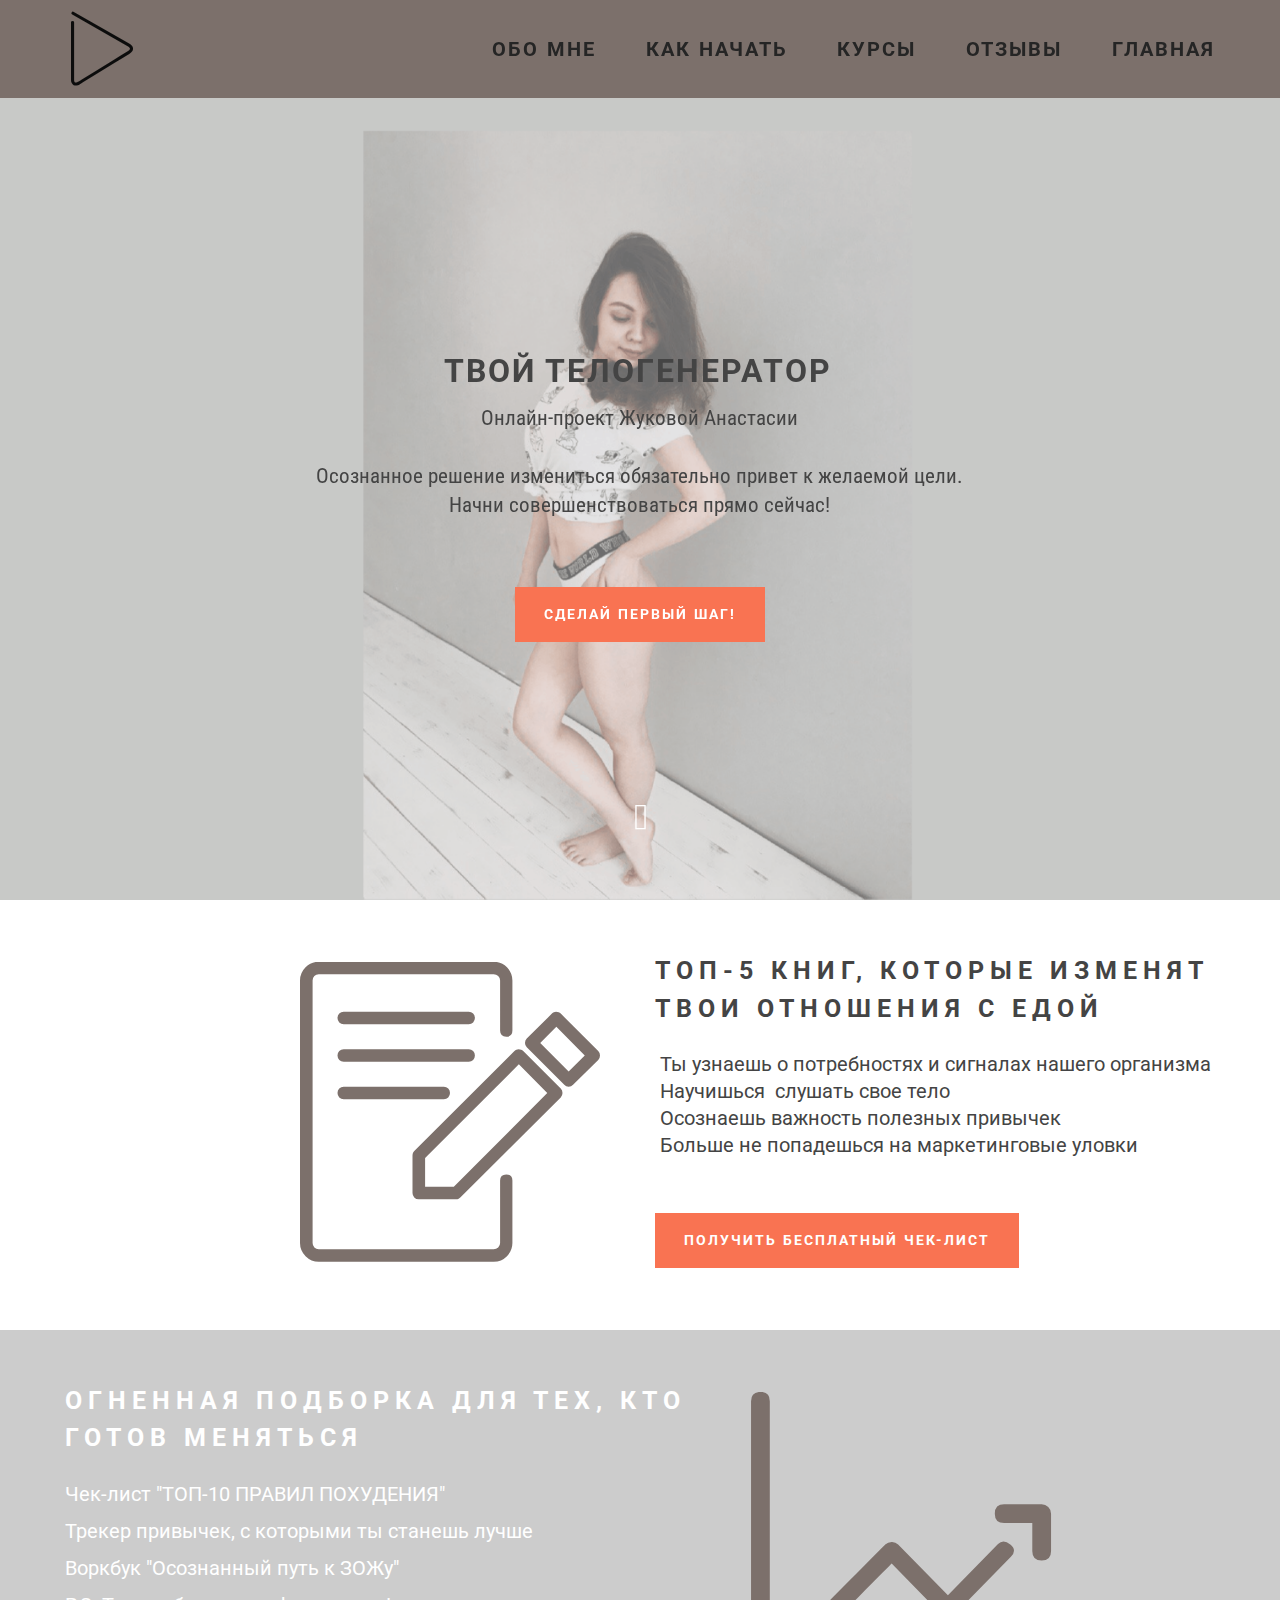
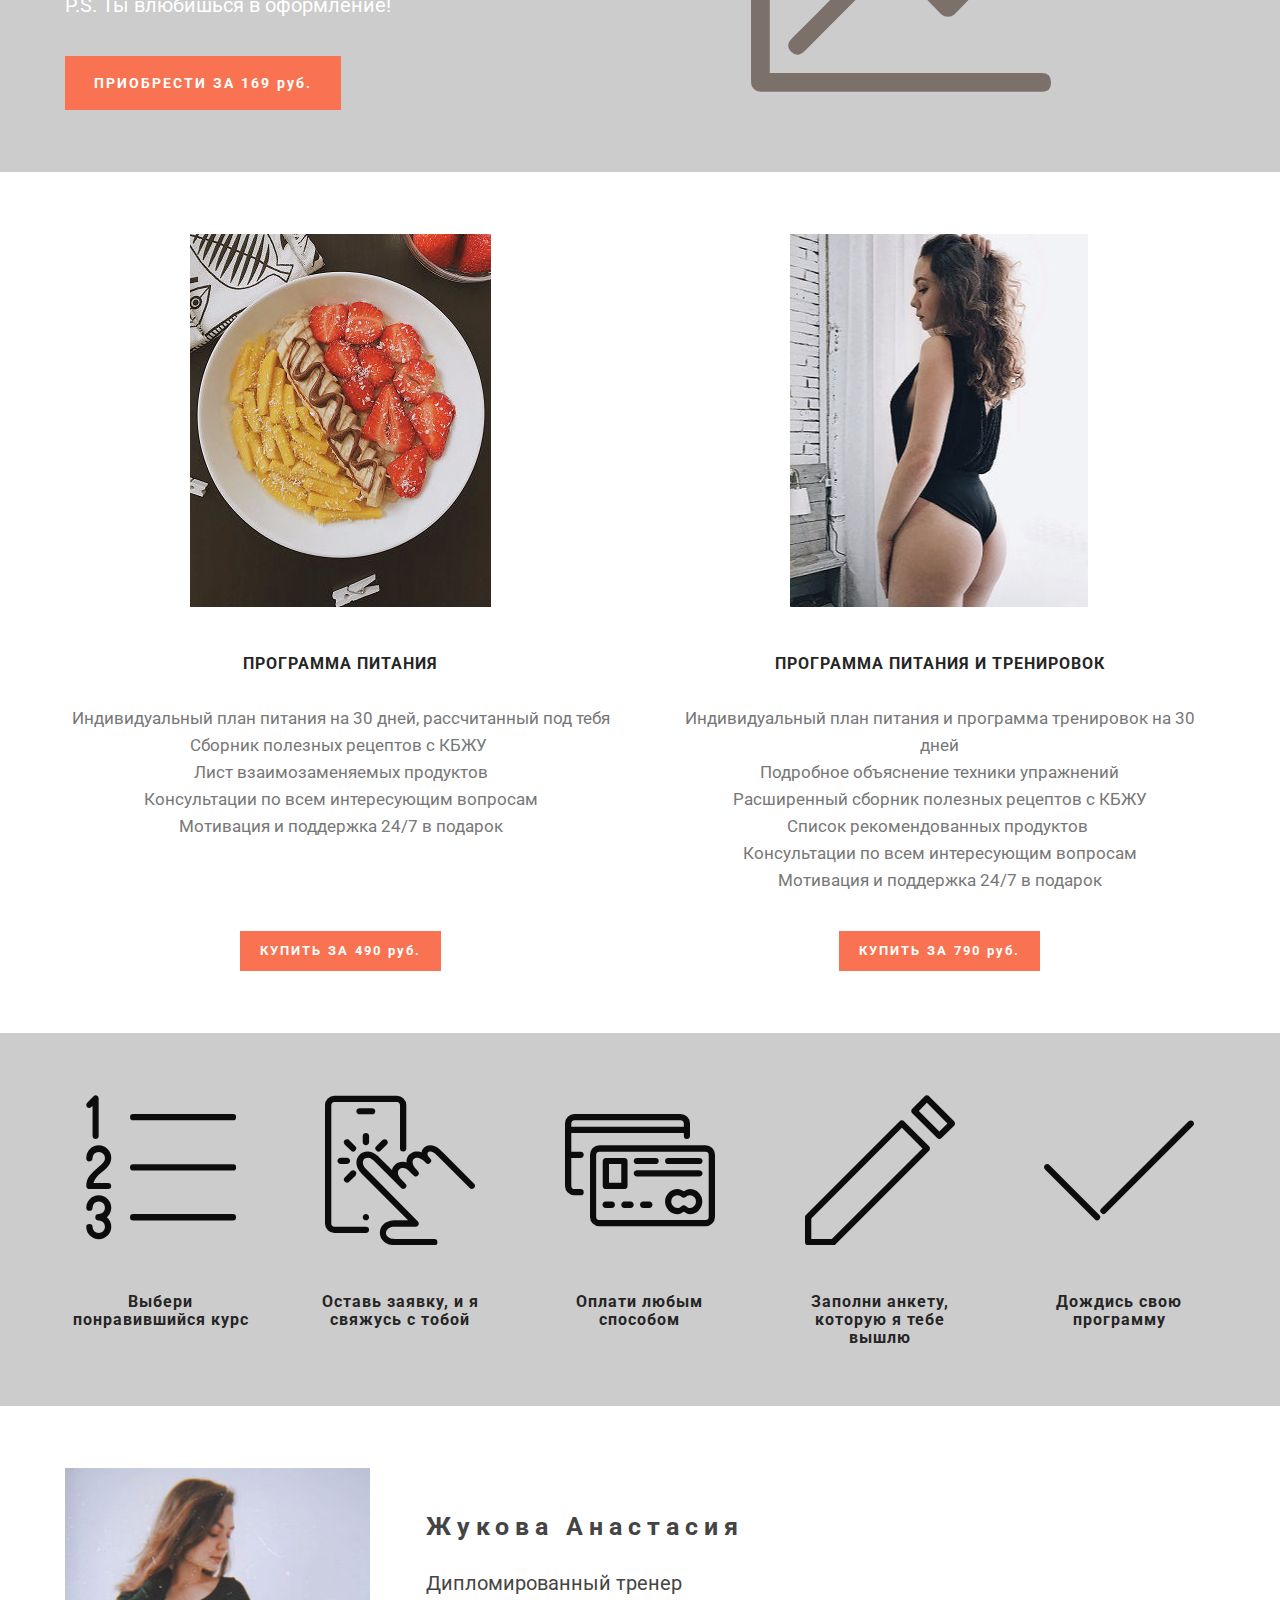
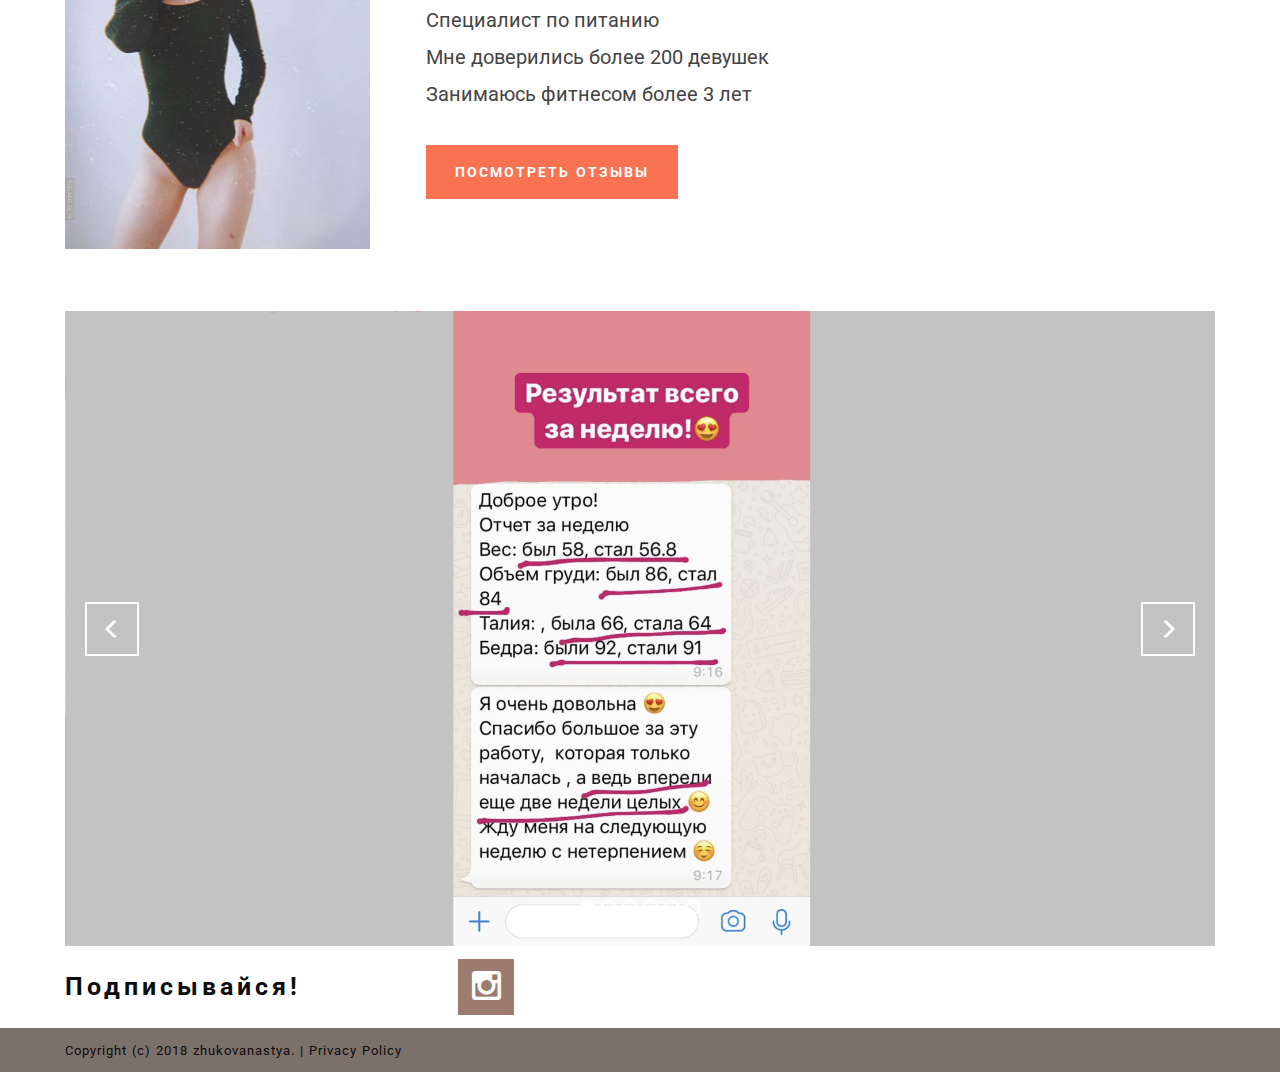
==== index.html @ 012ac9c4 "create github pages" ====
<!DOCTYPE html>
<html >
<head>
  <!-- Site made with Mobirise Website Builder v4.8.1, https://mobirise.com -->
  <meta charset="UTF-8">
  <meta http-equiv="X-UA-Compatible" content="IE=edge">
  <meta name="generator" content="Mobirise v4.8.1, mobirise.com">
  <meta name="viewport" content="width=device-width, initial-scale=1, minimum-scale=1">
  <link rel="shortcut icon" href="assets/images/mbr-favicon.png" type="image/x-icon">
  <meta name="description" content="">
  <title>ТЕЛОГЕНЕРАТОР</title>
  <link rel="stylesheet" href="assets/web/assets/mobirise-icons-bold/mobirise-icons-bold.css">
  <link rel="stylesheet" href="assets/web/assets/mobirise-icons/mobirise-icons.css">
  <link rel="stylesheet" href="https://fonts.googleapis.com/css?family=Roboto:700,400&subset=cyrillic,latin,greek,vietnamese">
  <link rel="stylesheet" href="assets/bootstrap/css/bootstrap.min.css">
  <link rel="stylesheet" href="assets/animate.css/animate.min.css">
  <link rel="stylesheet" href="assets/socicon/css/socicon.min.css">
  <link rel="stylesheet" href="assets/mobirise/css/style.css">
  <link rel="stylesheet" href="assets/mobirise-slider/style.css">
  <link rel="stylesheet" href="assets/mobirise/css/mbr-additional.css" type="text/css">
  
  
  
</head>
<body>
  <section class="mbr-navbar mbr-navbar--freeze mbr-navbar--absolute mbr-navbar--auto-collapse" id="ext_menu-0" data-rv-view="0">
    <div class="mbr-navbar__section mbr-section">
        <div class="mbr-section__container container">
            <div class="mbr-navbar__container">
                <div class="mbr-navbar__column mbr-navbar__column--s mbr-navbar__brand">
                    <span class="mbr-navbar__brand-link mbr-brand mbr-brand--inline">
                        <span class="mbr-brand__logo"><a href="https://zhukovanastya.github.io/" class="mbri-play mbr-iconfont mbr-iconfont-menu" style="color: rgb(12, 12, 12);"></a></span>
                        
                    </span>
                </div>
                <div class="mbr-navbar__hamburger mbr-hamburger"><span class="mbr-hamburger__line"></span></div>
                <div class="mbr-navbar__column mbr-navbar__menu">
                    <nav class="mbr-navbar__menu-box mbr-navbar__menu-box--inline-right">
                        <div class="mbr-navbar__column">
                            <ul class="mbr-navbar__items mbr-navbar__items--right float-left mbr-buttons mbr-buttons--freeze mbr-buttons--right btn-decorator mbr-buttons--active mbr-buttons--only-links"><li class="mbr-navbar__item"><a class="mbr-buttons__link btn text-black" href="index.html#msg-box4-1b">ОБО МНЕ</a></li> <li class="mbr-navbar__item"><a class="mbr-buttons__link btn text-black" href="index.html#content4-1a">КАК НАЧАТЬ</a></li> <li class="mbr-navbar__item"><a class="mbr-buttons__link btn text-black" href="index.html#features1-n">КУРСЫ</a></li> <li class="mbr-navbar__item"><a class="mbr-buttons__link btn text-black" href="index.html#slider-l">ОТЗЫВЫ</a></li> <li class="mbr-navbar__item"><a class="mbr-buttons__link btn text-black" href="https://zhukovanastya.github.io/">ГЛАВНАЯ</a></li>  </ul>                            
                            
                        </div>
                    </nav>
                </div>
            </div>
        </div>
    </div>
</section>

<section class="engine"><a href="https://mobiri.se">Mobirise</a></section><section class="mbr-box mbr-section mbr-section--relative mbr-section--fixed-size mbr-section--full-height mbr-section--bg-adapted mbr-parallax-background" id="header4-1" data-rv-view="2" style="background-image: url(assets/images/12-2000x1289.png);">
    <div class="mbr-box__magnet mbr-box__magnet--sm-padding mbr-box__magnet--center-center mbr-after-navbar">
        <div class="mbr-overlay" style="opacity: 0.5; background-color: rgb(204, 204, 204);"></div>
        <div class="mbr-box__container mbr-section__container container">
            <div class="mbr-box mbr-box--stretched"><div class="mbr-box__magnet mbr-box__magnet--center-center">
                <div class="row"><div class=" col-sm-8 col-sm-offset-2">
                    <div class="mbr-hero animated fadeInUp">
                        <h1 class="mbr-hero__text">ТВОЙ ТЕЛОГЕНЕРАТОР</h1>
                        <p class="mbr-hero__subtext">Онлайн-проект Жуковой Анастасии<br><br>Осознанное решение измениться обязательно привет к желаемой цели.<br>Начни совершенствоваться прямо сейчас!<br><br></p>
                    </div>
                    <div class="mbr-buttons btn-inverse mbr-buttons--center"><a class="mbr-buttons__btn btn btn-lg btn-danger animated fadeInUp delay" href="index.html#msg-box4-u">СДЕЛАЙ ПЕРВЫЙ ШАГ!</a> </div>
                </div></div>
            </div></div>
        </div>
        <div class="mbr-arrow mbr-arrow--floating text-center">
            <div class="mbr-section__container container">
                <a class="mbr-arrow__link" href="#msg-box4-u"><i class="glyphicon glyphicon-menu-down"></i></a>
            </div>
        </div>
    </div>
</section>

<section class="mbr-section mbr-section--relative" id="msg-box4-u" data-rv-view="5" style="background-color: rgb(255, 255, 255);">
    
    <div class="mbr-section__container mbr-section__container--isolated container" style="padding-top: 62px; padding-bottom: 62px;">
        <div class="row">
            <div class="mbr-box mbr-box--fixed mbr-box--adapted">
                <div class="mbr-box__magnet mbr-box__magnet--top-right mbr-section__left col-sm-6 image-size" style="width: 50%;">
                    <figure class="mbr-figure mbr-figure--adapted mbr-figure--caption-inside-bottom mbr-figure--full-width"><span class="mbri-edit mbr-iconfont mbr-iconfont-msg-box4" style="font-size: 300px; color: rgb(124, 112, 107);"></span></figure>
                </div>
                <div class="mbr-box__magnet mbr-class-mbr-box__magnet--center-left col-sm-6 content-size mbr-section__right">
                    <div class="mbr-section__container mbr-section__container--middle">
                        <div class="mbr-header mbr-header--auto-align mbr-header--wysiwyg">
                            <h3 class="mbr-header__text">ТОП-5 КНИГ, КОТОРЫЕ ИЗМЕНЯТ ТВОИ ОТНОШЕНИЯ С ЕДОЙ</h3>
                            
                        </div>
                    </div>
                    <div class="mbr-section__container mbr-section__container--middle">
                        <div class="mbr-article mbr-article--auto-align mbr-article--wysiwyg">&nbsp;Ты узнаешь о потребностях и сигналах нашего организма
<div>&nbsp;Научишься &nbsp;слушать свое тело
</div><div>&nbsp;Осознаешь важность полезных привычек
</div><div>&nbsp;Больше не попадешься на маркетинговые уловки 
</div><div><br></div></div>
                    </div>
                    <div class="mbr-section__container">
                        <div class="mbr-buttons mbr-buttons--auto-align btn-inverse"><a class="mbr-buttons__btn btn btn-lg btn-danger" href="https://zhukovanastya.github.io/form.html">ПОЛУЧИТЬ БЕСПЛАТНЫЙ ЧЕК-ЛИСТ</a> </div>
                    </div>
                </div>
                
            </div>
        </div>
    </div>
</section>

<section class="mbr-section mbr-section--relative" id="msg-box4-y" data-rv-view="8" style="background-color: rgb(204, 204, 204);">
    
    <div class="mbr-section__container mbr-section__container--isolated container" style="padding-top: 62px; padding-bottom: 62px;">
        <div class="row">
            <div class="mbr-box mbr-box--fixed mbr-box--adapted">
                
                <div class="mbr-box__magnet mbr-class-mbr-box__magnet--center-left col-sm-6 content-size mbr-section__left">
                    <div class="mbr-section__container mbr-section__container--middle">
                        <div class="mbr-header mbr-header--auto-align mbr-header--wysiwyg">
                            <h3 class="mbr-header__text">ОГНЕННАЯ ПОДБОРКА ДЛЯ ТЕХ, КТО ГОТОВ МЕНЯТЬСЯ&nbsp;</h3>
                            
                        </div>
                    </div>
                    <div class="mbr-section__container mbr-section__container--middle">
                        <div class="mbr-article mbr-article--auto-align mbr-article--wysiwyg"><p>Чек-лист "ТОП-10 ПРАВИЛ ПОХУДЕНИЯ"</p><p>Трекер привычек, с которыми ты станешь лучше</p><p>Воркбук "Осознанный путь к ЗОЖу"</p><p>P.S. Ты влюбишься в оформление!</p></div>
                    </div>
                    <div class="mbr-section__container">
                        <div class="mbr-buttons mbr-buttons--auto-align btn-inverse"><a class="mbr-buttons__btn btn btn-lg btn-danger" href="https://zhukovanastya.github.io/form1.html">ПРИОБРЕСТИ ЗА 169 руб.</a></div>
                    </div>
                </div>
                <div class="mbr-box__magnet mbr-box__magnet--top-left mbr-section__right col-sm-6 image-size" style="width: 36%;">
                    <figure class="mbr-figure mbr-figure--adapted mbr-figure--caption-inside-bottom mbr-figure--full-width"><span class="mbrib-growing-chart mbr-iconfont mbr-iconfont-msg-box4" style="font-size: 300px; color: rgb(124, 112, 107);"></span></figure>
                </div>
            </div>
        </div>
    </div>
</section>

<section class="mbr-section mbr-section--relative mbr-section--fixed-size" id="features1-n" data-rv-view="11" style="background-color: rgb(255, 255, 255);">
    
    
    <div class="mbr-section__container container mbr-section__container--std-top-padding" style="padding-top: 62px;">
        <div class="mbr-section__row row">
            <div class="mbr-section__col col-xs-12 col-sm-6">
                <div class="mbr-section__container mbr-section__container--center mbr-section__container--middle">
                    <figure class="mbr-figure"><img src="assets/images/33-302x374.jpg" class="mbr-figure__img"></figure>
                </div>
                <div class="mbr-section__container mbr-section__container--middle">
                    <div class="mbr-header mbr-header--reduce mbr-header--center mbr-header--wysiwyg">
                        <h3 class="mbr-header__text">ПРОГРАММА ПИТАНИЯ</h3>
                    </div>
                </div>
                <div class="mbr-section__container mbr-section__container--middle">
                    <div class="mbr-article mbr-article--wysiwyg">
                        <p>Индивидуальный план питания на 30 дней, рассчитанный под тебя<br>Сборник полезных рецептов с КБЖУ&nbsp;<br>Лист взаимозаменяемых продуктов<br>Консультации по всем интересующим вопросам<br>Мотивация и поддержка 24/7 в подарок<br><br><br></p>
                    </div>
                </div>
                <div class="mbr-section__container mbr-section__container--last" style="padding-bottom: 62px;">
                    <div class="mbr-buttons mbr-buttons--center"><a href="https://zhukovanastya.github.io/form2" class="mbr-buttons__btn btn btn-wrap btn-xs-lg btn-danger">КУПИТЬ ЗА 490 руб.</a></div>
                </div>
            </div>
            <div class="mbr-section__col col-xs-12 col-sm-6">
                <div class="mbr-section__container mbr-section__container--center mbr-section__container--middle">
                    <figure class="mbr-figure"><img src="assets/images/22-299x374.jpg" class="mbr-figure__img"></figure>
                </div>
                <div class="mbr-section__container mbr-section__container--middle">
                    <div class="mbr-header mbr-header--reduce mbr-header--center mbr-header--wysiwyg">
                        <h3 class="mbr-header__text">ПРОГРАММА ПИТАНИЯ И ТРЕНИРОВОК</h3>
                    </div>
                </div>
                <div class="mbr-section__container mbr-section__container--middle">
                    <div class="mbr-article mbr-article--wysiwyg">
                        <p>Индивидуальный план питания и программа тренировок на 30 дней<br>Подробное объяснение техники упражнений<br>Расширенный сборник полезных рецептов с КБЖУ<br>Список рекомендованных продуктов&nbsp;<br>Консультации по всем интересующим вопросам
<br>Мотивация и поддержка 24/7 в подарок<br></p>
                    </div>
                </div>
                <div class="mbr-section__container mbr-section__container--last" style="padding-bottom: 62px;">
                    <div class="mbr-buttons mbr-buttons--center"><a href="https://zhukovanastya.github.io/form3" class="mbr-buttons__btn btn btn-wrap btn-xs-lg btn-danger">КУПИТЬ ЗА 790 руб.</a></div>
                </div>
            </div>
            
            
            
            
            
            
            
        </div>
    </div>
</section>

<section class="mbr-section mbr-section--relative mbr-section--fixed-size" id="content4-1a" data-rv-view="14" style="background-color: rgb(204, 204, 204);">
    
    
    <div class="mbr-section__container container mbr-section__container--std-top-padding" style="padding-top: 62px;">
        <div class="mbr-section__row row">
            <div class="mbr-section__col col-xs-12 col-lg-2-4 col-md-4 col-sm-6">
                <div class="mbr-section__container mbr-section__container--center mbr-section__container--middle">
                    <figure class="mbr-figure"><span class="mbri-numbered-list mbr-iconfont mbr-iconfont-features1" style="font-size: 150px; color: rgb(12, 12, 12);"></span></figure>
                </div>
                <div class="mbr-section__container mbr-section__container--last" style="padding-bottom: 62px;">
                    <div class="mbr-header mbr-header--reduce mbr-header--center mbr-header--wysiwyg">
                        <h3 class="mbr-header__text">Выбери понравившийся курс</h3>
                    </div>
                </div>
                
                
            </div>
            <div class="mbr-section__col col-xs-12 col-lg-2-4 col-md-4 col-sm-6">
                <div class="mbr-section__container mbr-section__container--center mbr-section__container--middle">
                    <figure class="mbr-figure"><span class="mbri-touch mbr-iconfont mbr-iconfont-features1" style="font-size: 150px; color: rgb(12, 12, 12);"></span></figure>
                </div>
                <div class="mbr-section__container mbr-section__container--last" style="padding-bottom: 62px;">
                    <div class="mbr-header mbr-header--reduce mbr-header--center mbr-header--wysiwyg">
                        <h3 class="mbr-header__text">Оставь заявку, и я свяжусь с тобой</h3>
                    </div>
                </div>
                
                
            </div>
            <div class="clearfix visible-sm-block"></div>
            <div class="mbr-section__col col-xs-12 col-lg-2-4 col-md-4 col-sm-6">
                <div class="mbr-section__container mbr-section__container--center mbr-section__container--middle">
                    <figure class="mbr-figure"><span class="mbri-credit-card mbr-iconfont mbr-iconfont-features1" style="font-size: 150px; color: rgb(12, 12, 12);"></span></figure>
                </div>
                <div class="mbr-section__container mbr-section__container--last" style="padding-bottom: 62px;">
                    <div class="mbr-header mbr-header--reduce mbr-header--center mbr-header--wysiwyg">
                        <h3 class="mbr-header__text">Оплати любым способом</h3>
                    </div>
                </div>
                
                
            </div>
            <div class="clearfix visible-md-block"></div>
            <div class="mbr-section__col col-xs-12 col-lg-2-4 col-md-4 col-sm-6 col-lg-offset-0 col-md-offset-2">
                <div class="mbr-section__container mbr-section__container--center mbr-section__container--middle">
                    <figure class="mbr-figure"><span class="mbri-edit2 mbr-iconfont mbr-iconfont-features1" style="font-size: 150px; color: rgb(12, 12, 12);"></span></figure>
                </div>
                <div class="mbr-section__container mbr-section__container--last" style="padding-bottom: 62px;">
                    <div class="mbr-header mbr-header--reduce mbr-header--center mbr-header--wysiwyg">
                        <h3 class="mbr-header__text">Заполни анкету, которую я тебе вышлю</h3>
                    </div>
                </div>
                
                
            </div>
            <div class="clearfix visible-sm-block"></div>
            <div class="mbr-section__col col-xs-12 col-lg-2-4 col-md-4 col-sm-6 col-md-offset-0 col-sm-offset-3">
                <div class="mbr-section__container mbr-section__container--center mbr-section__container--middle">
                    <figure class="mbr-figure"><span class="mbri-success mbr-iconfont mbr-iconfont-features1" style="font-size: 150px; color: rgb(12, 12, 12);"></span></figure>
                </div>
                <div class="mbr-section__container mbr-section__container--last" style="padding-bottom: 62px;">
                    <div class="mbr-header mbr-header--reduce mbr-header--center mbr-header--wysiwyg">
                        <h3 class="mbr-header__text">Дождись свою программу</h3>
                    </div>
                </div>
                
                
            </div>
            
        </div>
    </div>
</section>

<section class="mbr-section mbr-section--relative" id="msg-box4-1b" data-rv-view="17" style="background-color: rgb(255, 255, 255);">
    
    <div class="mbr-section__container mbr-section__container--isolated container" style="padding-top: 62px; padding-bottom: 62px;">
        <div class="row">
            <div class="mbr-box mbr-box--fixed mbr-box--adapted">
                <div class="mbr-box__magnet mbr-box__magnet--top-right mbr-section__left col-sm-6 image-size" style="width: 22%;">
                    <figure class="mbr-figure mbr-figure--adapted mbr-figure--caption-inside-bottom mbr-figure--full-width"><img src="assets/images/44-299x374.jpg" class="mbr-figure__img"></figure>
                </div>
                <div class="mbr-box__magnet mbr-class-mbr-box__magnet--center-left col-sm-6 content-size mbr-section__right">
                    <div class="mbr-section__container mbr-section__container--middle">
                        <div class="mbr-header mbr-header--auto-align mbr-header--wysiwyg">
                            <h3 class="mbr-header__text">Жукова Анастасия&nbsp;</h3>
                            
                        </div>
                    </div>
                    <div class="mbr-section__container mbr-section__container--middle">
                        <div class="mbr-article mbr-article--auto-align mbr-article--wysiwyg"><p>Дипломированный тренер</p><p>Специалист по питанию</p><p>Мне доверились более 200 девушек</p><p>Занимаюсь фитнесом более 3 лет</p></div>
                    </div>
                    <div class="mbr-section__container">
                        <div class="mbr-buttons mbr-buttons--auto-align btn-inverse"><a class="mbr-buttons__btn btn btn-lg btn-danger" href="index.html#slider-l">ПОСМОТРЕТЬ ОТЗЫВЫ</a></div>
                    </div>
                </div>
                
            </div>
        </div>
    </div>
</section>

<section class="mbr-slider mbr-section mbr-section--no-padding carousel slide" data-ride="carousel" data-wrap="true" data-interval="5000" id="slider-l" data-rv-view="20" style="background-color: rgb(255, 255, 255);">
    <div class="mbr-section__container boxed-slider container" style="padding-top: 0px; padding-bottom: 0px;">
        <div>
            <ol class="carousel-indicators">
                <li data-app-prevent-settings="" data-target="#slider-l" class="active" data-slide-to="0"></li><li data-app-prevent-settings="" data-target="#slider-l" data-slide-to="1"></li><li data-app-prevent-settings="" data-target="#slider-l" data-slide-to="2"></li><li data-app-prevent-settings="" data-target="#slider-l" data-slide-to="3"></li><li data-app-prevent-settings="" data-target="#slider-l" data-slide-to="4"></li><li data-app-prevent-settings="" data-target="#slider-l" data-slide-to="5"></li>
            </ol>
            <div class="carousel-inner" role="listbox">
                <div class="mbr-box mbr-section mbr-section--relative mbr-section--fixed-size mbr-section--bg-adapted item dark center active">
                    <div class="mbr-box__magnet mbr-box__magnet--center-left">
                                            
                        <div>
                            <img src="assets/images/3-2000x1102.png">
                            <div class="row">
                                <div class=" col-md-offset-1 col-md-6">  

                                <div class="mbr-hero">
                                    

                                    
                                </div>
                                
                                </div>
                            </div>
                        </div>
                    </div>
                </div><div class="mbr-box mbr-section mbr-section--relative mbr-section--fixed-size mbr-section--bg-adapted item dark center">
                    <div class="mbr-box__magnet mbr-box__magnet--center-center">
                                            
                        <div>
                            <img src="assets/images/1-2000x1102.png">
                            <div class="row">
                                <div class=" col-md-8 col-md-offset-2">  

                                <div class="mbr-hero">
                                    

                                    
                                </div>
                                
                                </div>
                            </div>
                        </div>
                    </div>
                </div><div class="mbr-box mbr-section mbr-section--relative mbr-section--fixed-size mbr-section--bg-adapted item dark center">
                    <div class="mbr-box__magnet mbr-box__magnet--center-center">
                                            
                        <div>
                            <img src="assets/images/5-2000x1102.png">
                            <div class="row">
                                <div class=" col-md-8 col-md-offset-2">  

                                <div class="mbr-hero">
                                    

                                    
                                </div>
                                
                                </div>
                            </div>
                        </div>
                    </div>
                </div><div class="mbr-box mbr-section mbr-section--relative mbr-section--fixed-size mbr-section--bg-adapted item dark center">
                    <div class="mbr-box__magnet mbr-box__magnet--center-center">
                                            
                        <div>
                            <img src="assets/images/2-2000x1102.png">
                            <div class="row">
                                <div class=" col-md-8 col-md-offset-2">  

                                <div class="mbr-hero">
                                    

                                    
                                </div>
                                
                                </div>
                            </div>
                        </div>
                    </div>
                </div><div class="mbr-box mbr-section mbr-section--relative mbr-section--fixed-size mbr-section--bg-adapted item dark center">
                    <div class="mbr-box__magnet mbr-box__magnet--center-center">
                                            
                        <div>
                            <img src="assets/images/4-2000x1102.png">
                            <div class="row">
                                <div class=" col-md-8 col-md-offset-2">  

                                <div class="mbr-hero">
                                    

                                    
                                </div>
                                
                                </div>
                            </div>
                        </div>
                    </div>
                </div><div class="mbr-box mbr-section mbr-section--relative mbr-section--fixed-size mbr-section--bg-adapted item dark center">
                    <div class="mbr-box__magnet mbr-box__magnet--center-center">
                                            
                        <div>
                            <img src="assets/images/6-2000x1102.png">
                            <div class="row">
                                <div class=" col-md-8 col-md-offset-2">  

                                <div class="mbr-hero">
                                    

                                    
                                </div>
                                
                                </div>
                            </div>
                        </div>
                    </div>
                </div>
            </div>
            
            <a data-app-prevent-settings="" class="left carousel-control" role="button" data-slide="prev" href="#slider-l">
                <span class="glyphicon glyphicon-menu-left" aria-hidden="true"></span>
                <span class="sr-only">Previous</span>
            </a>
            <a data-app-prevent-settings="" class="right carousel-control" role="button" data-slide="next" href="#slider-l">
                <span class="glyphicon glyphicon-menu-right" aria-hidden="true"></span>
                <span class="sr-only">Next</span>
            </a>
        </div>
    </div>
</section>

<section class="mbr-section mbr-section--relative mbr-section--fixed-size" id="social-buttons2-19" data-rv-view="41" style="background-color: rgb(255, 255, 255);">
    

    <div class="mbr-section__container container">
        <div class="mbr-header mbr-header--inline row" style="padding-top: 13.6px; padding-bottom: 0px;">
            <div class="col-sm-4">
                <h3 class="mbr-header__text">Подписывайся!</h3>
            </div>
            <div class="mbr-social-icons mbr-social-icons--style-1 col-sm-8">    <a class="mbr-social-icons__icon socicon-bg-instagram" title="Instagram" target="_blank" href="https://instagram.com/zhukova.nasstya"><i class="socicon socicon-instagram"></i></a>      </div>
        </div>
    </div>
</section>

<footer class="mbr-section mbr-section--relative mbr-section--fixed-size" id="footer1-d" data-rv-view="43" style="background-color: rgb(124, 112, 107);">
    
    <div class="mbr-section__container container">
        <div class="mbr-footer mbr-footer--wysiwyg row" style="padding-top: 12.3px; padding-bottom: 12.3px;">
            <div class="col-sm-12">
                <p class="mbr-footer__copyright">Copyright (c) 2018 zhukovanastya. | Privacy Policy</p>
            </div>
        </div>
    </div>
</footer>


  <script src="assets/web/assets/jquery/jquery.min.js"></script>
  <script src="assets/bootstrap/js/bootstrap.min.js"></script>
  <script src="assets/smooth-scroll/smooth-scroll.js"></script>
  <script src="assets/bootstrap-carousel-swipe/bootstrap-carousel-swipe.js"></script>
  <script src="assets/jarallax/jarallax.js"></script>
  <script src="assets/mobirise/js/script.js"></script>
  
  
</body>
</html>
---- assets/web/assets/mobirise-icons-bold/mobirise-icons-bold.css ----
@font-face {
  font-family: 'mobirise-icons-bold';
  src:  url('mobirise-icons-bold.eot?m1l4yr');
  src:  url('mobirise-icons-bold.eot?m1l4yr#iefix') format('embedded-opentype'),
    url('mobirise-icons-bold.ttf?m1l4yr') format('truetype'),
    url('mobirise-icons-bold.woff?m1l4yr') format('woff'),
    url('mobirise-icons-bold.svg?m1l4yr#mobirise-icons-bold') format('svg');
  font-weight: normal;
  font-style: normal;
}

[class^="mbrib-"], [class*="mbrib-"] {
  /* use !important to prevent issues with browser extensions that change fonts */
  font-family: 'mobirise-icons-bold' !important;
  speak: none;
  font-style: normal;
  font-weight: normal;
  font-variant: normal;
  text-transform: none;
  line-height: 1;

  /* Better Font Rendering =========== */
  -webkit-font-smoothing: antialiased;
  -moz-osx-font-smoothing: grayscale;
}

.mbrib-add-submenu:before {
  content: "\e900";
}
.mbrib-alert:before {
  content: "\e901";
}
.mbrib-align-center:before {
  content: "\e902";
}
.mbrib-align-justify:before {
  content: "\e903";
}
.mbrib-align-left:before {
  content: "\e904";
}
.mbrib-align-right:before {
  content: "\e905";
}
.mbrib-android:before {
  content: "\e906";
}
.mbrib-apple:before {
  content: "\e907";
}
.mbrib-arrow-down:before {
  content: "\e908";
}
.mbrib-arrow-next:before {
  content: "\e909";
}
.mbrib-arrow-prev:before {
  content: "\e90a";
}
.mbrib-arrow-up:before {
  content: "\e90b";
}
.mbrib-bold:before {
  content: "\e90c";
}
.mbrib-bookmark:before {
  content: "\e90d";
}
.mbrib-bootstrap:before {
  content: "\e90e";
}
.mbrib-briefcase:before {
  content: "\e90f";
}
.mbrib-browse:before {
  content: "\e910";
}
.mbrib-bulleted-list:before {
  content: "\e911";
}
.mbrib-calendar:before {
  content: "\e912";
}
.mbrib-camera:before {
  content: "\e913";
}
.mbrib-cart-add:before {
  content: "\e914";
}
.mbrib-cart-full:before {
  content: "\e915";
}
.mbrib-cash:before {
  content: "\e916";
}
.mbrib-change-style:before {
  content: "\e917";
}
.mbrib-chat:before {
  content: "\e918";
}
.mbrib-clock:before {
  content: "\e919";
}
.mbrib-close:before {
  content: "\e91a";
}
.mbrib-cloud:before {
  content: "\e91b";
}
.mbrib-code:before {
  content: "\e91c";
}
.mbrib-contact-form:before {
  content: "\e91d";
}
.mbrib-credit-card:before {
  content: "\e91e";
}
.mbrib-cursor-click:before {
  content: "\e91f";
}
.mbrib-cust-feedback:before {
  content: "\e920";
}
.mbrib-database:before {
  content: "\e921";
}
.mbrib-delivery:before {
  content: "\e922";
}
.mbrib-desktop:before {
  content: "\e923";
}
.mbrib-devices:before {
  content: "\e924";
}
.mbrib-down:before {
  content: "\e925";
}
.mbrib-download:before {
  content: "\e926";
}
.mbrib-drag-n-drop:before {
  content: "\e927";
}
.mbrib-drag-n-drop2:before {
  content: "\e928";
}
.mbrib-edit:before {
  content: "\e929";
}
.mbrib-edit2:before {
  content: "\e92a";
}
.mbrib-error:before {
  content: "\e92b";
}
.mbrib-extension:before {
  content: "\e92c";
}
.mbrib-features:before {
  content: "\e92d";
}
.mbrib-file:before {
  content: "\e92e";
}
.mbrib-flag:before {
  content: "\e92f";
}
.mbrib-folder:before {
  content: "\e930";
}
.mbrib-gift:before {
  content: "\e931";
}
.mbrib-github:before {
  content: "\e932";
}
.mbrib-globe-2:before {
  content: "\e933";
}
.mbrib-globe:before {
  content: "\e934";
}
.mbrib-growing-chart:before {
  content: "\e935";
}
.mbrib-hearth:before {
  content: "\e936";
}
.mbrib-help:before {
  content: "\e937";
}
.mbrib-home:before {
  content: "\e938";
}
.mbrib-hot-cup:before {
  content: "\e939";
}
.mbrib-idea:before {
  content: "\e93a";
}
.mbrib-image-gallery:before {
  content: "\e93b";
}
.mbrib-image-slider:before {
  content: "\e93c";
}
.mbrib-info:before {
  content: "\e93d";
}
.mbrib-italic:before {
  content: "\e93e";
}
.mbrib-key:before {
  content: "\e93f";
}
.mbrib-laptop:before {
  content: "\e940";
}
.mbrib-layers:before {
  content: "\e941";
}
.mbrib-left-right:before {
  content: "\e942";
}
.mbrib-left:before {
  content: "\e943";
}
.mbrib-letter:before {
  content: "\e944";
}
.mbrib-like:before {
  content: "\e945";
}
.mbrib-link:before {
  content: "\e946";
}
.mbrib-lock:before {
  content: "\e947";
}
.mbrib-login:before {
  content: "\e948";
}
.mbrib-logout:before {
  content: "\e949";
}
.mbrib-magic-stick:before {
  content: "\e94a";
}
.mbrib-map-pin:before {
  content: "\e94b";
}
.mbrib-menu:before {
  content: "\e94c";
}
.mbrib-mobile:before {
  content: "\e94d";
}
.mbrib-mobile2:before {
  content: "\e94e";
}
.mbrib-mobirise:before {
  content: "\e94f";
}
.mbrib-more-horizontal:before {
  content: "\e950";
}
.mbrib-more-vertical:before {
  content: "\e951";
}
.mbrib-music:before {
  content: "\e952";
}
.mbrib-new-file:before {
  content: "\e953";
}
.mbrib-numbered-list:before {
  content: "\e954";
}
.mbrib-opened-folder:before {
  content: "\e955";
}
.mbrib-pages:before {
  content: "\e956";
}
.mbrib-paper-plane:before {
  content: "\e957";
}
.mbrib-paperclip:before {
  content: "\e958";
}
.mbrib-photo:before {
  content: "\e959";
}
.mbrib-photos:before {
  content: "\e95a";
}
.mbrib-pin:before {
  content: "\e95b";
}
.mbrib-play:before {
  content: "\e95c";
}
.mbrib-plus:before {
  content: "\e95d";
}
.mbrib-preview:before {
  content: "\e95e";
}
.mbrib-print:before {
  content: "\e95f";
}
.mbrib-protect:before {
  content: "\e960";
}
.mbrib-question:before {
  content: "\e961";
}
.mbrib-quote-left:before {
  content: "\e962";
}
.mbrib-quote-right:before {
  content: "\e963";
}
.mbrib-redo:before {
  content: "\e964";
}
.mbrib-refresh:before {
  content: "\e965";
}
.mbrib-responsive:before {
  content: "\e966";
}
.mbrib-right:before {
  content: "\e967";
}
.mbrib-rocket:before {
  content: "\e968";
}
.mbrib-sad-face:before {
  content: "\e969";
}
.mbrib-sale:before {
  content: "\e96a";
}
.mbrib-save:before {
  content: "\e96b";
}
.mbrib-search:before {
  content: "\e96c";
}
.mbrib-setting:before {
  content: "\e96d";
}
.mbrib-setting2:before {
  content: "\e96e";
}
.mbrib-setting3:before {
  content: "\e96f";
}
.mbrib-share:before {
  content: "\e970";
}
.mbrib-shopping-bag:before {
  content: "\e971";
}
.mbrib-shopping-basket:before {
  content: "\e972";
}
.mbrib-shopping-cart:before {
  content: "\e973";
}
.mbrib-sites:before {
  content: "\e974";
}
.mbrib-smile-face:before {
  content: "\e975";
}
.mbrib-speed:before {
  content: "\e976";
}
.mbrib-star:before {
  content: "\e977";
}
.mbrib-success:before {
  content: "\e978";
}
.mbrib-sun:before {
  content: "\e979";
}
.mbrib-sun2:before {
  content: "\e97a";
}
.mbrib-tablet-vertical:before {
  content: "\e97b";
}
.mbrib-tablet:before {
  content: "\e97c";
}
.mbrib-target:before {
  content: "\e97d";
}
.mbrib-timer:before {
  content: "\e97e";
}
.mbrib-to-ftp:before {
  content: "\e97f";
}
.mbrib-to-local-drive:before {
  content: "\e980";
}
.mbrib-touch-swipe:before {
  content: "\e981";
}
.mbrib-touch:before {
  content: "\e982";
}
.mbrib-trash:before {
  content: "\e983";
}
.mbrib-underline:before {
  content: "\e984";
}
.mbrib-undo:before {
  content: "\e985";
}
.mbrib-unlink:before {
  content: "\e986";
}
.mbrib-unlock:before {
  content: "\e987";
}
.mbrib-up-down:before {
  content: "\e988";
}
.mbrib-up:before {
  content: "\e989";
}
.mbrib-update:before {
  content: "\e98a";
}
.mbrib-upload:before {
  content: "\e98b";
}
.mbrib-user:before {
  content: "\e98c";
}
.mbrib-user2:before {
  content: "\e98d";
}
.mbrib-users:before {
  content: "\e98e";
}
.mbrib-video-play:before {
  content: "\e98f";
}
.mbrib-video:before {
  content: "\e990";
}
.mbrib-watch:before {
  content: "\e991";
}
.mbrib-website-theme:before {
  content: "\e992";
}
.mbrib-wifi:before {
  content: "\e993";
}
.mbrib-windows:before {
  content: "\e994";
}
.mbrib-zoom-out:before {
  content: "\e995";
}
---- assets/web/assets/mobirise-icons/mobirise-icons.css ----
@font-face {
  font-family: 'MobiriseIcons';
  src:  url('mobirise-icons.eot?spat4u');
  src:  url('mobirise-icons.eot?spat4u#iefix') format('embedded-opentype'),
    url('mobirise-icons.ttf?spat4u') format('truetype'),
    url('mobirise-icons.woff?spat4u') format('woff'),
    url('mobirise-icons.svg?spat4u#MobiriseIcons') format('svg');
  font-weight: normal;
  font-style: normal;
}

[class^="mbri-"], [class*=" mbri-"] {
  /* use !important to prevent issues with browser extensions that change fonts */
  font-family: MobiriseIcons !important;
  speak: none;
  font-style: normal;
  font-weight: normal;
  font-variant: normal;
  text-transform: none;
  line-height: 1;

  /* Better Font Rendering =========== */
  -webkit-font-smoothing: antialiased;
  -moz-osx-font-smoothing: grayscale;
}

.mbri-add-submenu:before {
  content: "\e900";
}
.mbri-alert:before {
  content: "\e901";
}
.mbri-align-center:before {
  content: "\e902";
}
.mbri-align-justify:before {
  content: "\e903";
}
.mbri-align-left:before {
  content: "\e904";
}
.mbri-align-right:before {
  content: "\e905";
}
.mbri-android:before {
  content: "\e906";
}
.mbri-apple:before {
  content: "\e907";
}
.mbri-arrow-down:before {
  content: "\e908";
}
.mbri-arrow-next:before {
  content: "\e909";
}
.mbri-arrow-prev:before {
  content: "\e90a";
}
.mbri-arrow-up:before {
  content: "\e90b";
}
.mbri-bold:before {
  content: "\e90c";
}
.mbri-bookmark:before {
  content: "\e90d";
}
.mbri-bootstrap:before {
  content: "\e90e";
}
.mbri-briefcase:before {
  content: "\e90f";
}
.mbri-browse:before {
  content: "\e910";
}
.mbri-bulleted-list:before {
  content: "\e911";
}
.mbri-calendar:before {
  content: "\e912";
}
.mbri-camera:before {
  content: "\e913";
}
.mbri-cart-add:before {
  content: "\e914";
}
.mbri-cart-full:before {
  content: "\e915";
}
.mbri-cash:before {
  content: "\e916";
}
.mbri-change-style:before {
  content: "\e917";
}
.mbri-chat:before {
  content: "\e918";
}
.mbri-clock:before {
  content: "\e919";
}
.mbri-close:before {
  content: "\e91a";
}
.mbri-cloud:before {
  content: "\e91b";
}
.mbri-code:before {
  content: "\e91c";
}
.mbri-contact-form:before {
  content: "\e91d";
}
.mbri-credit-card:before {
  content: "\e91e";
}
.mbri-cursor-click:before {
  content: "\e91f";
}
.mbri-cust-feedback:before {
  content: "\e920";
}
.mbri-database:before {
  content: "\e921";
}
.mbri-delivery:before {
  content: "\e922";
}
.mbri-desktop:before {
  content: "\e923";
}
.mbri-devices:before {
  content: "\e924";
}
.mbri-down:before {
  content: "\e925";
}
.mbri-download:before {
  content: "\e989";
}
.mbri-drag-n-drop:before {
  content: "\e927";
}
.mbri-drag-n-drop2:before {
  content: "\e928";
}
.mbri-edit:before {
  content: "\e929";
}
.mbri-edit2:before {
  content: "\e92a";
}
.mbri-error:before {
  content: "\e92b";
}
.mbri-extension:before {
  content: "\e92c";
}
.mbri-features:before {
  content: "\e92d";
}
.mbri-file:before {
  content: "\e92e";
}
.mbri-flag:before {
  content: "\e92f";
}
.mbri-folder:before {
  content: "\e930";
}
.mbri-gift:before {
  content: "\e931";
}
.mbri-github:before {
  content: "\e932";
}
.mbri-globe:before {
  content: "\e933";
}
.mbri-globe-2:before {
  content: "\e934";
}
.mbri-growing-chart:before {
  content: "\e935";
}
.mbri-hearth:before {
  content: "\e936";
}
.mbri-help:before {
  content: "\e937";
}
.mbri-home:before {
  content: "\e938";
}
.mbri-hot-cup:before {
  content: "\e939";
}
.mbri-idea:before {
  content: "\e93a";
}
.mbri-image-gallery:before {
  content: "\e93b";
}
.mbri-image-slider:before {
  content: "\e93c";
}
.mbri-info:before {
  content: "\e93d";
}
.mbri-italic:before {
  content: "\e93e";
}
.mbri-key:before {
  content: "\e93f";
}
.mbri-laptop:before {
  content: "\e940";
}
.mbri-layers:before {
  content: "\e941";
}
.mbri-left-right:before {
  content: "\e942";
}
.mbri-left:before {
  content: "\e943";
}
.mbri-letter:before {
  content: "\e944";
}
.mbri-like:before {
  content: "\e945";
}
.mbri-link:before {
  content: "\e946";
}
.mbri-lock:before {
  content: "\e947";
}
.mbri-login:before {
  content: "\e948";
}
.mbri-logout:before {
  content: "\e949";
}
.mbri-magic-stick:before {
  content: "\e94a";
}
.mbri-map-pin:before {
  content: "\e94b";
}
.mbri-menu:before {
  content: "\e94c";
}
.mbri-mobile:before {
  content: "\e94d";
}
.mbri-mobile2:before {
  content: "\e94e";
}
.mbri-mobirise:before {
  content: "\e94f";
}
.mbri-more-horizontal:before {
  content: "\e950";
}
.mbri-more-vertical:before {
  content: "\e951";
}
.mbri-music:before {
  content: "\e952";
}
.mbri-new-file:before {
  content: "\e953";
}
.mbri-numbered-list:before {
  content: "\e954";
}
.mbri-opened-folder:before {
  content: "\e955";
}
.mbri-pages:before {
  content: "\e956";
}
.mbri-paper-plane:before {
  content: "\e957";
}
.mbri-paperclip:before {
  content: "\e958";
}
.mbri-photo:before {
  content: "\e959";
}
.mbri-photos:before {
  content: "\e95a";
}
.mbri-pin:before {
  content: "\e95b";
}
.mbri-play:before {
  content: "\e95c";
}
.mbri-plus:before {
  content: "\e95d";
}
.mbri-preview:before {
  content: "\e95e";
}
.mbri-print:before {
  content: "\e95f";
}
.mbri-protect:before {
  content: "\e960";
}
.mbri-question:before {
  content: "\e961";
}
.mbri-quote-left:before {
  content: "\e962";
}
.mbri-quote-right:before {
  content: "\e963";
}
.mbri-refresh:before {
  content: "\e964";
}
.mbri-responsive:before {
  content: "\e965";
}
.mbri-right:before {
  content: "\e966";
}
.mbri-rocket:before {
  content: "\e967";
}
.mbri-sad-face:before {
  content: "\e968";
}
.mbri-sale:before {
  content: "\e969";
}
.mbri-save:before {
  content: "\e96a";
}
.mbri-search:before {
  content: "\e96b";
}
.mbri-setting:before {
  content: "\e96c";
}
.mbri-setting2:before {
  content: "\e96d";
}
.mbri-setting3:before {
  content: "\e96e";
}
.mbri-share:before {
  content: "\e96f";
}
.mbri-shopping-bag:before {
  content: "\e970";
}
.mbri-shopping-basket:before {
  content: "\e971";
}
.mbri-shopping-cart:before {
  content: "\e972";
}
.mbri-sites:before {
  content: "\e973";
}
.mbri-smile-face:before {
  content: "\e974";
}
.mbri-speed:before {
  content: "\e975";
}
.mbri-star:before {
  content: "\e976";
}
.mbri-success:before {
  content: "\e977";
}
.mbri-sun:before {
  content: "\e978";
}
.mbri-sun2:before {
  content: "\e979";
}
.mbri-tablet:before {
  content: "\e97a";
}
.mbri-tablet-vertical:before {
  content: "\e97b";
}
.mbri-target:before {
  content: "\e97c";
}
.mbri-timer:before {
  content: "\e97d";
}
.mbri-to-ftp:before {
  content: "\e97e";
}
.mbri-to-local-drive:before {
  content: "\e97f";
}
.mbri-touch-swipe:before {
  content: "\e980";
}
.mbri-touch:before {
  content: "\e981";
}
.mbri-trash:before {
  content: "\e982";
}
.mbri-underline:before {
  content: "\e983";
}
.mbri-unlink:before {
  content: "\e984";
}
.mbri-unlock:before {
  content: "\e985";
}
.mbri-up-down:before {
  content: "\e986";
}
.mbri-up:before {
  content: "\e987";
}
.mbri-update:before {
  content: "\e988";
}
.mbri-upload:before {
 content: "\e926"; 
}
.mbri-user:before {
  content: "\e98a";
}
.mbri-user2:before {
  content: "\e98b";
}
.mbri-users:before {
  content: "\e98c";
}
.mbri-video:before {
  content: "\e98d";
}
.mbri-video-play:before {
  content: "\e98e";
}
.mbri-watch:before {
  content: "\e98f";
}
.mbri-website-theme:before {
  content: "\e990";
}
.mbri-wifi:before {
  content: "\e991";
}
.mbri-windows:before {
  content: "\e992";
}
.mbri-zoom-out:before {
  content: "\e993";
}
.mbri-redo:before {
  content: "\e994";
}
.mbri-undo:before {
  content: "\e995";
}
---- assets/socicon/css/socicon.min.css ----
@charset "UTF-8";@font-face{font-family:"socicon";src:url("../fonts/socicon.eot");src:url("../fonts/socicon.eot?#iefix") format("embedded-opentype"),url("../fonts/socicon.woff") format("woff"),url("../fonts/socicon.ttf") format("truetype"),url("../fonts/socicon.svg#sociconregular") format("svg");font-weight:normal;font-style:normal}.socicon:before{position:relative;top:1px;display:inline-block;font-family:"socicon";font-style:normal;font-weight:normal;line-height:1;text-transform:none !important;-webkit-font-smoothing:antialiased;-moz-osx-font-smoothing:grayscale}.socicon-twitter:before{content:"\e040"}.socicon-facebook:before{content:"\e041"}.socicon-googleplus:before{content:"\e042"}.socicon-pinterest:before{content:"\e043"}.socicon-foursquare:before{content:"\e044"}.socicon-yahoo:before{content:"\e045"}.socicon-skype:before{content:"\e046"}.socicon-yelp:before{content:"\e047"}.socicon-feedburner:before{content:"\e048"}.socicon-linkedin:before{content:"\e049"}.socicon-viadeo:before{content:"\e04a"}.socicon-xing:before{content:"\e04b"}.socicon-myspace:before{content:"\e04c"}.socicon-soundcloud:before{content:"\e04d"}.socicon-spotify:before{content:"\e04e"}.socicon-grooveshark:before{content:"\e04f"}.socicon-mixcloud:before{content:"\e001"}.socicon-lastfm:before{content:"\e050"}.socicon-youtube:before{content:"\e051"}.socicon-vimeo:before{content:"\e052"}.socicon-dailymotion:before{content:"\e053"}.socicon-vine:before{content:"\e054"}.socicon-flickr:before{content:"\e055"}.socicon-500px:before{content:"\e056"}.socicon-instagram:before{content:"\e057"}.socicon-wordpress:before{content:"\e058"}.socicon-tumblr:before{content:"\e059"}.socicon-blogger:before{content:"\e020"}.socicon-technorati:before{content:"\e021"}.socicon-reddit:before{content:"\e022"}.socicon-dribbble:before{content:"\e023"}.socicon-stumbleupon:before{content:"\e024"}.socicon-digg:before{content:"\e025"}.socicon-envato:before{content:"\e026"}.socicon-behance:before{content:"\e027"}.socicon-delicious:before{content:"\e028"}.socicon-deviantart:before{content:"\e029"}.socicon-forrst:before{content:"\e02a"}.socicon-play:before{content:"\e02b"}.socicon-zerply:before{content:"\e02c"}.socicon-wikipedia:before{content:"\e02d"}.socicon-apple:before{content:"\e02e"}.socicon-flattr:before{content:"\e02f"}.socicon-github:before{content:"\e030"}.socicon-friendfeed:before{content:"\e032"}.socicon-newsvine:before{content:"\e033"}.socicon-identica:before{content:"\e034"}.socicon-bebo:before{content:"\e035"}.socicon-zynga:before{content:"\e036"}.socicon-steam:before{content:"\e037"}.socicon-xbox:before{content:"\e038"}.socicon-windows:before{content:"\e039"}.socicon-outlook:before{content:"\e010"}.socicon-coderwall:before{content:"\e011"}.socicon-tripadvisor:before{content:"\e012"}.socicon-appnet:before{content:"\e013"}.socicon-goodreads:before{content:"\e014"}.socicon-tripit:before{content:"\e015"}.socicon-lanyrd:before{content:"\e016"}.socicon-slideshare:before{content:"\e017"}.socicon-buffer:before{content:"\e018"}.socicon-rss:before{content:"\e00b"}.socicon-vkontakte:before{content:"\e01a"}.socicon-disqus:before{content:"\e019"}.socicon-houzz:before{content:"\e00a"}.socicon-mail:before{content:"\e01f"}.socicon-patreon:before{content:"\e01c"}.socicon-paypal:before{content:"\e00c"}.socicon-playstation:before{content:"\e03d"}.socicon-smugmug:before{content:"\e05e"}.socicon-swarm:before{content:"\e003"}.socicon-triplej:before{content:"\e009"}.socicon-yammer:before{content:"\e005"}.socicon-stackoverflow:before{content:"\e007"}.socicon-drupal:before{content:"\e002"}.socicon-odnoklassniki:before{content:"\e00d"}.socicon-android:before{content:"\e03e"}.socicon-meetup:before{content:"\e03c"}.socicon-persona:before{content:"\e008"}.socicon-amazon:before{content:"\e05c"}.socicon-ello:before{content:"\e006"}.socicon-8tracks:before{content:"\e05b"}.socicon-twitch:before{content:"\e05a"}.socicon-airbnb:before{content:"\e00e"}.socicon-pocket:before{content:"\e01e"}.socicon-whatsapp:before{content:"\e01b"}.socicon-storehouse:before{content:"\e01d"}.socicon-icq:before{content:"\e05d"}.socicon-modelmayhem:before{content:"\e000"}.socicon-istock:before{content:"\e004"}.socicon-angellist:before{content:"\e062"}.socicon-periscope:before{content:"\e00f"}.socicon-ravelry:before{content:"\e05f"}.socicon-snapchat:before{content:"\e03f"}.socicon-weibo:before{content:"\e060"}.socicon-douban:before{content:"\e03b"}.socicon-baidu:before{content:"\e061"}.socicon-qq:before{content:"\e03a"}.socicon-renren:before{content:"\e031"}.socicon-ebay:before{content:"\e063"}.socicon-imdb:before{content:"\e064"}.socicon-stayfriends:before{content:"\e065"}.socicon-residentadvisor:before{content:"\e066"}.socicon-google:before{content:"\e067"}.socicon-yandex:before{content:"\e068"}.socicon-sharethis:before{content:"\e069"}.socicon-bandcamp:before{content:"\e06a"}.socicon-itunes:before{content:"\e06b"}.socicon-deezer:before{content:"\e06c"}.socicon-medium:before{content:"\e06d"}.socicon-telegram:before{content:"\e06e"}.socicon-openid:before{content:"\e06f"}.socicon-amplement:before{content:"\e070"}.socicon-bg-twitter{background:#4da7de}.socicon-bg-twitter:hover{background:#4da7de !important}.socicon-bg-facebook{background:#3e5b98}.socicon-bg-facebook:hover{background:#3e5b98 !important}.socicon-bg-googleplus{background:#dd4b39}.socicon-bg-googleplus:hover{background:#dd4b39 !important}.socicon-bg-pinterest{background:#c92619}.socicon-bg-pinterest:hover{background:#c92619 !important}.socicon-bg-foursquare{background:#f94877}.socicon-bg-foursquare:hover{background:#f94877 !important}.socicon-bg-yahoo{background:#6e2a85}.socicon-bg-yahoo:hover{background:#6e2a85 !important}.socicon-bg-skype{background:#28abe3}.socicon-bg-skype:hover{background:#28abe3 !important}.socicon-bg-yelp{background:#c83218}.socicon-bg-yelp:hover{background:#c83218 !important}.socicon-bg-feedburner{background:#fc0}.socicon-bg-feedburner:hover{background:#fc0 !important}.socicon-bg-linkedin{background:#3371b7}.socicon-bg-linkedin:hover{background:#3371b7 !important}.socicon-bg-viadeo{background:#e4a000}.socicon-bg-viadeo:hover{background:#e4a000 !important}.socicon-bg-xing{background:#005a60}.socicon-bg-xing:hover{background:#005a60 !important}.socicon-bg-myspace{background:#323232}.socicon-bg-myspace:hover{background:#323232 !important}.socicon-bg-soundcloud{background:#fe3801}.socicon-bg-soundcloud:hover{background:#fe3801 !important}.socicon-bg-spotify{background:#7bb342}.socicon-bg-spotify:hover{background:#7bb342 !important}.socicon-bg-grooveshark{background:#000}.socicon-bg-grooveshark:hover{background:#000 !important}.socicon-bg-mixcloud{background:#000}.socicon-bg-mixcloud:hover{background:#000 !important}.socicon-bg-lastfm{background:#d41316}.socicon-bg-lastfm:hover{background:#d41316 !important}.socicon-bg-youtube{background:#e02a20}.socicon-bg-youtube:hover{background:#e02a20 !important}.socicon-bg-vimeo{background:#51b5e7}.socicon-bg-vimeo:hover{background:#51b5e7 !important}.socicon-bg-dailymotion{background:#004e72}.socicon-bg-dailymotion:hover{background:#004e72 !important}.socicon-bg-vine{background:#00b389}.socicon-bg-vine:hover{background:#00b389 !important}.socicon-bg-flickr{background:#1e1e1b}.socicon-bg-flickr:hover{background:#1e1e1b !important}.socicon-bg-500px{background:#58a9de}.socicon-bg-500px:hover{background:#58a9de !important}.socicon-bg-instagram{background:#9c7c6e}.socicon-bg-instagram:hover{background:#9c7c6e !important}.socicon-bg-wordpress{background:#464646}.socicon-bg-wordpress:hover{background:#464646 !important}.socicon-bg-tumblr{background:#45556c}.socicon-bg-tumblr:hover{background:#45556c !important}.socicon-bg-blogger{background:#ec661c}.socicon-bg-blogger:hover{background:#ec661c !important}.socicon-bg-technorati{background:#5cb030}.socicon-bg-technorati:hover{background:#5cb030 !important}.socicon-bg-reddit{background:#e74a1e}.socicon-bg-reddit:hover{background:#e74a1e !important}.socicon-bg-dribbble{background:#e84d88}.socicon-bg-dribbble:hover{background:#e84d88 !important}.socicon-bg-stumbleupon{background:#e64011}.socicon-bg-stumbleupon:hover{background:#e64011 !important}.socicon-bg-digg{background:#1d1d1b}.socicon-bg-digg:hover{background:#1d1d1b !important}.socicon-bg-envato{background:#597c3a}.socicon-bg-envato:hover{background:#597c3a !important}.socicon-bg-behance{background:#000}.socicon-bg-behance:hover{background:#000 !important}.socicon-bg-delicious{background:#020202}.socicon-bg-delicious:hover{background:#020202 !important}.socicon-bg-deviantart{background:#c5d200}.socicon-bg-deviantart:hover{background:#c5d200 !important}.socicon-bg-forrst{background:#5b9a68}.socicon-bg-forrst:hover{background:#5b9a68 !important}.socicon-bg-play{background:#000}.socicon-bg-play:hover{background:#000 !important}.socicon-bg-zerply{background:#9dbc7a}.socicon-bg-zerply:hover{background:#9dbc7a !important}.socicon-bg-wikipedia{background:#000}.socicon-bg-wikipedia:hover{background:#000 !important}.socicon-bg-apple{background:#b9bfc1}.socicon-bg-apple:hover{background:#b9bfc1 !important}.socicon-bg-flattr{background:#f67c1a}.socicon-bg-flattr:hover{background:#f67c1a !important}.socicon-bg-github{background:#221e1b}.socicon-bg-github:hover{background:#221e1b !important}.socicon-bg-friendfeed{background:#2f72c4}.socicon-bg-friendfeed:hover{background:#2f72c4 !important}.socicon-bg-newsvine{background:#075b2f}.socicon-bg-newsvine:hover{background:#075b2f !important}.socicon-bg-identica{background:#000}.socicon-bg-identica:hover{background:#000 !important}.socicon-bg-bebo{background:#ef1011}.socicon-bg-bebo:hover{background:#ef1011 !important}.socicon-bg-zynga{background:#dc0606}.socicon-bg-zynga:hover{background:#dc0606 !important}.socicon-bg-steam{background:#171a21}.socicon-bg-steam:hover{background:#171a21 !important}.socicon-bg-xbox{background:#92c83e}.socicon-bg-xbox:hover{background:#92c83e !important}.socicon-bg-windows{background:#00bdf6}.socicon-bg-windows:hover{background:#00bdf6 !important}.socicon-bg-outlook{background:#0072c6}.socicon-bg-outlook:hover{background:#0072c6 !important}.socicon-bg-coderwall{background:#3e8dcc}.socicon-bg-coderwall:hover{background:#3e8dcc !important}.socicon-bg-tripadvisor{background:#4b7e37}.socicon-bg-tripadvisor:hover{background:#4b7e37 !important}.socicon-bg-appnet{background:#494949}.socicon-bg-appnet:hover{background:#494949 !important}.socicon-bg-goodreads{background:#463020}.socicon-bg-goodreads:hover{background:#463020 !important}.socicon-bg-tripit{background:#1982c3}.socicon-bg-tripit:hover{background:#1982c3 !important}.socicon-bg-lanyrd{background:#3c80c9}.socicon-bg-lanyrd:hover{background:#3c80c9 !important}.socicon-bg-slideshare{background:#4ba3a6}.socicon-bg-slideshare:hover{background:#4ba3a6 !important}.socicon-bg-buffer{background:#000}.socicon-bg-buffer:hover{background:#000 !important}.socicon-bg-rss{background:#f26109}.socicon-bg-rss:hover{background:#f26109 !important}.socicon-bg-vkontakte{background:#5a7fa6}.socicon-bg-vkontakte:hover{background:#5a7fa6 !important}.socicon-bg-disqus{background:#2e9fff}.socicon-bg-disqus:hover{background:#2e9fff !important}.socicon-bg-houzz{background:#7cc04b}.socicon-bg-houzz:hover{background:#7cc04b !important}.socicon-bg-mail{background:#000}.socicon-bg-mail:hover{background:#000 !important}.socicon-bg-patreon{background:#e44727}.socicon-bg-patreon:hover{background:#e44727 !important}.socicon-bg-paypal{background:#009cde}.socicon-bg-paypal:hover{background:#009cde !important}.socicon-bg-playstation{background:#000}.socicon-bg-playstation:hover{background:#000 !important}.socicon-bg-smugmug{background:#acfd32}.socicon-bg-smugmug:hover{background:#acfd32 !important}.socicon-bg-swarm{background:#fc9d3c}.socicon-bg-swarm:hover{background:#fc9d3c !important}.socicon-bg-triplej{background:#e53531}.socicon-bg-triplej:hover{background:#e53531 !important}.socicon-bg-yammer{background:#1175c4}.socicon-bg-yammer:hover{background:#1175c4 !important}.socicon-bg-stackoverflow{background:#fd9827}.socicon-bg-stackoverflow:hover{background:#fd9827 !important}.socicon-bg-drupal{background:#00598e}.socicon-bg-drupal:hover{background:#00598e !important}.socicon-bg-odnoklassniki{background:#f48420}.socicon-bg-odnoklassniki:hover{background:#f48420 !important}.socicon-bg-android{background:#8ec047}.socicon-bg-android:hover{background:#8ec047 !important}.socicon-bg-meetup{background:#e2373c}.socicon-bg-meetup:hover{background:#e2373c !important}.socicon-bg-persona{background:#e6753d}.socicon-bg-persona:hover{background:#e6753d !important}.socicon-bg-amazon{background:#f90}.socicon-bg-amazon:hover{background:#f90 !important}.socicon-bg-ello{background:#000}.socicon-bg-ello:hover{background:#000 !important}.socicon-bg-8tracks{background:#122c4b}.socicon-bg-8tracks:hover{background:#122c4b !important}.socicon-bg-twitch{background:#6441a5}.socicon-bg-twitch:hover{background:#6441a5 !important}.socicon-bg-airbnb{background:#ff5a5f}.socicon-bg-airbnb:hover{background:#ff5a5f !important}.socicon-bg-pocket{background:#ed4055}.socicon-bg-pocket:hover{background:#ed4055 !important}.socicon-bg-whatsapp{background:#20b038}.socicon-bg-whatsapp:hover{background:#20b038 !important}.socicon-bg-storehouse{background:#25b0e6}.socicon-bg-storehouse:hover{background:#25b0e6 !important}.socicon-bg-icq{background:#7ebd00}.socicon-bg-icq:hover{background:#7ebd00 !important}.socicon-bg-modelmayhem{background:#000}.socicon-bg-modelmayhem:hover{background:#000 !important}.socicon-bg-istock{background:#000}.socicon-bg-istock:hover{background:#000 !important}.socicon-bg-angellist{background:#000}.socicon-bg-angellist:hover{background:#000 !important}.socicon-bg-periscope{background:#3aa4c6}.socicon-bg-periscope:hover{background:#3aa4c6 !important}.socicon-bg-ravelry{background:#b6014c}.socicon-bg-ravelry:hover{background:#b6014c !important}.socicon-bg-snapchat{background:#fffa37}.socicon-bg-snapchat:hover{background:#fffa37 !important}.socicon-bg-weibo{background:#e31c34}.socicon-bg-weibo:hover{background:#e31c34 !important}.socicon-bg-douban{background:#3ca353}.socicon-bg-douban:hover{background:#3ca353 !important}.socicon-bg-baidu{background:#2629d9}.socicon-bg-baidu:hover{background:#2629d9 !important}.socicon-bg-qq{background:#4297d3}.socicon-bg-qq:hover{background:#4297d3 !important}.socicon-bg-renren{background:#2266b0}.socicon-bg-renren:hover{background:#2266b0 !important}.socicon-bg-ebay{background:#333}.socicon-bg-ebay:hover{background:#333 !important}.socicon-bg-imdb{background:#e8ba00}.socicon-bg-imdb:hover{background:#e8ba00 !important}.socicon-bg-stayfriends{background:#f08a1c}.socicon-bg-stayfriends:hover{background:#f08a1c !important}.socicon-bg-residentadvisor{background:#b3be1b}.socicon-bg-residentadvisor:hover{background:#b3be1b !important}.socicon-bg-google{background:#4285f4}.socicon-bg-google:hover{background:#4285f4 !important}.socicon-bg-yandex{background:#f00}.socicon-bg-yandex:hover{background:#f00 !important}.socicon-bg-sharethis{background:#01bf01}.socicon-bg-sharethis:hover{background:#01bf01 !important}.socicon-bg-bandcamp{background:#619aa9}.socicon-bg-bandcamp:hover{background:#619aa9 !important}.socicon-bg-itunes{background:#ff5e51}.socicon-bg-itunes:hover{background:#ff5e51 !important}.socicon-bg-deezer{background:#32323d}.socicon-bg-deezer:hover{background:#32323d !important}.socicon-bg-medium{background:#000}.socicon-bg-medium:hover{background:#000 !important}.socicon-bg-telegram{background:#08c}.socicon-bg-telegram:hover{background:#08c !important}.socicon-bg-openid{background:#f78c40}.socicon-bg-openid:hover{background:#f78c40 !important}.socicon-bg-amplement{background:#0996c3}.socicon-bg-amplement:hover{background:#0996c3 !important}
---- assets/mobirise/css/style.css ----
.engine {
	position: absolute;
	text-indent: -2400px;
	text-align: center;
	padding: 0;
	top: 0;
	left: -2400px;
}.is-builder .animated {
  -webkit-animation-name: none !important;
  animation-name: none !important;
}
html {
  position: relative;
  min-height: 100%;
}
.mbr-embedded-video {
  position: relative;
}
.mbr-background-video,
.mbr-background-video-preview {
  bottom: 0;
  left: 0;
  overflow: hidden;
  position: absolute;
  right: 0;
  top: 0;
}
.mbr-parallax-background,
.mbr-background {
  background-attachment: fixed !important;
  background-position: 50% 0;
  background-repeat: no-repeat;
  background-size: cover !important;
}
.mbr-hidden-scrollbar .mbr-parallax-background {
  background-size: auto 130%;
}
.mobile .mbr-parallax-background {
  background-attachment: scroll !important;
}
.mbr-background {
  background-attachment: scroll !important;
}
.mbr-navbar {
  position: relative;
  width: 100%;
}
.mbr-navbar:before {
  content: "";
  display: block;
}
.mbr-navbar__brand-link:after,
.mbr-navbar__brand-img {
  max-height: 74px;
  height: 100%;
}
.mbr-navbar:before,
.mbr-navbar__container {
  height: 98px;
}
.mbr-navbar--ss .mbr-navbar__brand-link:after,
.mbr-navbar--ss .mbr-navbar__brand-img {
  height: 74px;
}
.mbr-navbar--ss:before,
.mbr-navbar--ss .mbr-navbar__container {
  height: 98px;
}
.mbr-navbar--xs .mbr-navbar__brand-link:after,
.mbr-navbar--xs .mbr-navbar__brand-img {
  height: 32px;
}
.mbr-navbar--xs:before,
.mbr-navbar--xs .mbr-navbar__container {
  height: 56px;
}
.mbr-navbar--s .mbr-navbar__brand-link:after,
.mbr-navbar--s .mbr-navbar__brand-img {
  height: 48px;
}
.mbr-navbar--s:before,
.mbr-navbar--s .mbr-navbar__container {
  height: 72px;
}
.mbr-navbar--m .mbr-navbar__brand-link:after,
.mbr-navbar--m .mbr-navbar__brand-img {
  height: 64px;
}
.mbr-navbar--m:before,
.mbr-navbar--m .mbr-navbar__container {
  height: 88px;
}
.mbr-navbar--l .mbr-navbar__brand-link:after,
.mbr-navbar--l .mbr-navbar__brand-img {
  height: 96px;
}
.mbr-navbar--l:before,
.mbr-navbar--l .mbr-navbar__container {
  height: 120px;
}
.mbr-navbar--xl .mbr-navbar__brand-link:after,
.mbr-navbar--xl .mbr-navbar__brand-img {
  height: 128px;
}
.mbr-navbar--xl:before,
.mbr-navbar--xl .mbr-navbar__container {
  height: 152px;
}
.mbr-navbar--short .mbr-navbar__brand-link:after,
.mbr-navbar--short .mbr-navbar__brand-img {
  height: 40px;
}
.mbr-navbar--short .mbr-brand__logo .mbr-iconfont{
  font-size: 40px;
}
.mbr-navbar--short:before,
.mbr-navbar--short .mbr-navbar__container {
  height: 64px;
}
.mbr-navbar--short .mbr-navbar__container {
  padding: 12px 0;
}
@media (max-width: 767px) {
  .mbr-navbar--short .mbr-navbar__brand-link:after,
  .mbr-navbar--short .mbr-navbar__brand-img {
    height: 31px;
  }
  .mbr-navbar--short:before,
  .mbr-navbar--short .mbr-navbar__container {
    height: 45px;
  }
  .mbr-navbar--short .mbr-navbar__container {
    padding: 7px 0;
  }
}
.mbr-navbar__brand-img {
  position: relative;
}
.mbr-navbar__brand-img,
.mbr-navbar__container,
.mbr-navbar__section {
  -webkit-transition: all 300ms ease-in-out 0s;
  -o-transition: all 300ms ease-in-out 0s;
  transition: all 300ms ease-in-out 0s;
}
.mbr-navbar__section {
  background: #2c2c2c;
  height: auto;
  position: absolute;
  top: 0;
  width: 100%;
  z-index: 1000;
}
.mbr-navbar__container {
  display: table;
  padding: 12px 0;
  width: 100%;
}
.mbr-navbar__menu-box {
  display: table;
  width: 100%;
}
.mbr-navbar__menu-box--inline-left,
.mbr-navbar__menu-box--inline-center,
.mbr-navbar__menu-box--inline-right {
  display: block;
  text-align: left;
}
.mbr-navbar__menu-box--inline-center {
  text-align: center;
}
.mbr-navbar__menu-box--inline-right {
  text-align: right;
}
.mbr-navbar__column {
  display: table-cell;
  vertical-align: middle;
}
.mbr-navbar__column--xxs {
  width: 1%;
}
.mbr-navbar__column--xs {
  width: 10%;
}
.mbr-navbar__column--s {
  width: 20%;
}
.mbr-navbar__column--m {
  width: 30%;
}
.mbr-navbar__column--l {
  width: 40%;
}
.mbr-navbar__column--xl {
  width: 50%;
}
.mbr-navbar__menu-box--inline-left .mbr-navbar__column,
.mbr-navbar__menu-box--inline-center .mbr-navbar__column,
.mbr-navbar__menu-box--inline-right .mbr-navbar__column {
  display: inline-block;
}
.mbr-navbar__items {
  float: left;
  padding-left: 0px;
  position: relative;
  left: -20px;
}
.mbr-navbar__items--right {
  float: right;
  left: 0;
}
.float-left {
  float: left;
}
.mbr-navbar__item {
  display: block;
  float: left;
  position: relative;
}
.mbr-navbar__hamburger {
  display: none;
  margin-top: -11px;
  position: absolute;
  right: 0;
  top: 50%;
  z-index: 10000;
}
.mbr-navbar--collapsed .mbr-navbar__container {
  position: relative;
}
.mbr-navbar--collapsed .mbr-navbar__column {
  display: block;
  width: 100%;
}
.mbr-navbar--collapsed .mbr-navbar__items--right {
  padding-top: 13px;
}
.mbr-navbar--collapsed .mbr-navbar__menu {
  background: rgba(0, 0, 0, 0.9);
  display: none;
  height: 100%;
  left: 0;
  position: fixed;
  top: 0;
  width: 100%;
  z-index: 9999;
}
.mbr-navbar--collapsed .mbr-navbar__menu-box {
  display: table-cell;
  vertical-align: middle;
}
.mbr-navbar--collapsed .mbr-navbar__items {
  float: none;
}
.mbr-navbar--collapsed .mbr-navbar__item {
  float: none;
}
.mbr-navbar--collapsed .mbr-navbar__hamburger {
  display: block;
}
.mbr-navbar--collapsed.mbr-navbar--open .mbr-navbar__menu {
  display: table;
}
.mbr-navbar--collapsed.mbr-navbar--open:not(.mbr-navbar--sticky) .mbr-navbar__section {
  background: none;
  position: fixed;
}
.mbr-navbar--collapsed.mbr-navbar--open .mbr-navbar__brand {
  visibility: hidden;
}
.mbr-navbar--collapsed.mbr-navbar--sticky.mbr-navbar--open .mbr-navbar__brand {
  visibility: visible;
}
.mbr-navbar--collapsed.mbr-navbar--open .mbr-navbar__brand-img,
.mbr-navbar--collapsed.mbr-navbar--open .mbr-navbar__container {
  -webkit-transition: none;
  -o-transition: none;
  transition: none;
}
.mbr-navbar--freeze.mbr-navbar--collapsed.mbr-navbar--open .mbr-navbar__hamburger,
.mbr-navbar--freeze.mbr-navbar--collapsed.mbr-navbar--open .mbr-navbar__hamburger:hover {
  color: #fff !important;
}
.mbr-navbar--sticky .mbr-navbar__section {
  position: fixed;
}
.mbr-navbar--absolute {
  position: absolute;
}
/* fix for popup menu conflict */
@media (max-width: 480px) {
  .mbr-navbar--absolute.mbr-navbar[id^=menu-] {
    position: absolute;
  }
}
.mbr-navbar--transparent .mbr-navbar__section {
  background: none;
}
.mbr-navbar--stuck .mbr-navbar__section,
.mbr-navbar--relative .mbr-navbar__section {
  background: #2c2c2c;
}
@media (max-width: 991px) {
  .mbr-navbar--auto-collapse .mbr-navbar__container {
    position: relative;
  }
  .mbr-navbar--auto-collapse .mbr-navbar__column {
    display: block;
    width: 100%;
  }
  .mbr-navbar__column {
    max-height: 100vh;
    overflow-x: hidden;
    overflow-y:auto;
  }
  .mbr-navbar__column::-webkit-scrollbar {
    display:none;
  }
  .mbr-navbar--auto-collapse .mbr-navbar__items--right {
    padding-top: 13px;
  }
  .mbr-navbar--auto-collapse .mbr-navbar__menu {
    background: rgba(0, 0, 0, 0.9);
    display: none;
    height: 100%;
    left: 0;
    position: fixed;
    top: 0;
    width: 100%;
    z-index: 9999;
  }
  .mbr-navbar--auto-collapse .mbr-navbar__menu-box {
    display: table-cell;
    vertical-align: middle;
  }
  .mbr-navbar--auto-collapse .mbr-navbar__items {
    float: none;
  }
  .mbr-navbar--auto-collapse .mbr-navbar__item {
    float: none;
  }
  .mbr-navbar--auto-collapse .mbr-navbar__hamburger {
    display: block;
  }
  .mbr-navbar--auto-collapse.mbr-navbar--open .mbr-navbar__menu {
    display: table;
  }
  .mbr-navbar--auto-collapse.mbr-navbar--open:not(.mbr-navbar--sticky) .mbr-navbar__section {
    background: none;
    position: fixed;
  }
  .mbr-navbar--auto-collapse.mbr-navbar--open .mbr-navbar__brand {
    visibility: hidden;
  }
  .mbr-navbar--auto-collapse.mbr-navbar--sticky.mbr-navbar--open .mbr-navbar__brand {
    visibility: visible;
  }
  .mbr-navbar--auto-collapse.mbr-navbar--open .mbr-navbar__brand-img,
  .mbr-navbar--auto-collapse.mbr-navbar--open .mbr-navbar__container {
    -webkit-transition: none;
    -o-transition: none;
    transition: none;
  }
}
.mbr-after-navbar:before {
  content: "";
  display: block;
  height: 98px;
}
.mbr-hamburger {
  cursor: pointer;
  height: 23px;
  width: 30px;
}
.mbr-hamburger:focus {
  outline: none;
}
.mbr-hamburger__line,
.mbr-hamburger__line:before,
.mbr-hamburger__line:after {
  content: "";
  position: absolute;
  display: block;
  height: 1px;
  cursor: pointer;
}
.mbr-hamburger__line,
.mbr-hamburger__line:before,
.mbr-hamburger__line:after {
  width: 30px;
  border-bottom: 5px solid;
  top: 9px;
}
.mbr-hamburger__line:before {
  top: -9px;
}
.mbr-hamburger__line:after {
  top: 9px;
}
.mbr-hamburger__line,
.mbr-hamburger__line:before,
.mbr-hamburger__line:after {
  -webkit-transition: all 300ms ease-in-out;
  transition: all 300ms ease-in-out;
}
.mbr-hamburger--open .mbr-hamburger__line {
  border-color: transparent;
}
.mbr-hamburger--open .mbr-hamburger__line:before,
.mbr-hamburger--open .mbr-hamburger__line:after {
  top: 0;
}
.mbr-hamburger--open .mbr-hamburger__line:before {
  -ms-transform: rotate(45deg);
  -webkit-transform: rotate(45deg);
  transform: rotate(45deg);
}
.mbr-hamburger--open .mbr-hamburger__line:after {
  top: 10px;
  -ms-transform: translatey(-10px) rotate(-45deg);
  -webkit-transform: translatey(-10px) rotate(-45deg);
  transform: translatey(-10px) rotate(-45deg);
}
@media (max-width: 767px) {
  .mbr-hamburger {
    height: 23px;
    width: 27px;
  }
  .mbr-hamburger__line,
  .mbr-hamburger__line:before,
  .mbr-hamburger__line:after {
    width: 27px;
    border-bottom: 4px solid;
    top: 9px;
  }
  .mbr-hamburger__line:before {
    top: -9px;
  }
  .mbr-hamburger__line:after {
    top: 9px;
  }
}

.navbar-dropdown .hamburger-icon {
  content: "";
  width: 16px;
  -webkit-box-shadow: 0 -6px 0 1px,0 0 0 1px,0 6px 0 1px;
  -moz-box-shadow: 0 -6px 0 1px,0 0 0 1px,0 6px 0 1px;
  box-shadow: 0 -6px 0 1px,0 0 0 1px,0 6px 0 1px;
}

.mbr-brand {
  display: block;
  float: left;
  position: relative;
}
.mbr-brand,
.mbr-brand:hover {
  text-decoration: none;
}
.mbr-brand__name {
  display: block;
  font-weight: bold;
  margin-top: 5px;
  text-align: center;
}
.mbr-brand__name,
.mbr-brand__name:hover {
  text-decoration: none;
}
.mbr-brand--inline {
  display: table;
}
.mbr-brand--inline:after {
  content: "";
  display: table-cell;
  width: 1px;
}
.mbr-brand--inline .mbr-brand__logo,
.mbr-brand--inline .mbr-brand__name {
  display: table-cell;
  vertical-align: middle;
}
.mbr-brand--inline .mbr-brand__logo {
  padding-right: 10px;
}
.mbr-brand--inline .mbr-brand__name {
  margin: 0;
  text-align: left;
}
.mbr-form {
  display: table;
  margin-top: -13px;
  position: relative;
  top: 14px;
  width: 100%;
}
.mbr-form__left,
.mbr-form__right {
  display: table-cell;
  vertical-align: top;
}
.mbr-form__left {
  padding-right: 3px;
}
.mbr-form__right {
  width: 1px;
}
@media (max-width: 530px) {
  .mbr-form {
    display: block;
    margin-top: -27px;
    position: relative;
    top: 26px;
  }
  .mbr-form__left,
  .mbr-form__right {
    display: block;
  }
  .mbr-form__left {
    margin-bottom: 12px;
    padding-right: 0;
  }
  .mbr-form__right {
    width: 100%;
  }
}
.mbr-section {
  padding: 0 20px;
}
.mbr-section--no-padding {
  padding: 0;
}
.mbr-section--relative {
  position: relative;
}
.mbr-section--fixed-size {
  overflow: hidden;
}
.mbr-section--full-height {
  height: 100vh;
}
.mbr-section--full-height.mbr-after-navbar:before {
  display: none;
}
.mbr-section--bg-adapted {
  background-attachment: scroll;
  background-position: 50% 0;
  background-repeat: no-repeat;
  background-size: cover;
}
.mbr-section--gray {
  background-color: #444444;
}
.mbr-section--light-gray {
  background-color: #f0f0f0;
}
.mbr-section--dark-gray {
  background-color: #3c3c3c;
}
.mbr-section__container {
  padding: 0;
  position: relative;
  z-index: 3;
}
.mbr-section__container--center {
  text-align: center;
}
.mbr-section__container--std-padding {
  padding: 93px 0;
}
.mbr-section__container--std-top-padding {
  padding-top: 93px;
}
.mbr-section__container--std-bot-padding {
  padding-bottom: 93px;
}
.mbr-section__container--sm-padding {
  padding: 41px 0;
}
.mbr-section__container--sm-top-padding {
  padding-top: 41px;
}
.mbr-section__container--sm-bot-padding {
  padding-bottom: 41px;
}
.mbr-section__container--isolated {
  padding-bottom: 93px;
  padding-top: 93px;
}
.mbr-section__container--first {
  padding-top: 93px;
  padding-bottom: 41px;
}
.mbr-section__container--middle {
  padding-bottom: 41px;
}
.mbr-section__container--last {
  padding-bottom: 93px;
}
.mbr-section__row {
  margin-left: -24px;
  margin-right: -24px;
}
.mbr-section__col {
  overflow: hidden;
  padding-left: 24px;
  padding-right: 24px;
}
.mbr-section__left {
  padding-right: 40px;
}
.mbr-section__right {
  padding-left: 15px;
}
.mbr-section__header {
  line-height: 1.5em;
  margin: -10px 0 0;
  text-align: center;
}
@media (min-width: 768px) {
  .mbr-section--short-paddings .mbr-section__container--std-padding {
    padding: 59px 0;
  }
  .mbr-section--short-paddings .mbr-section__container--std-top-padding {
    padding-top: 59px;
  }
  .mbr-section--short-paddings .mbr-section__container--std-bot-padding {
    padding-bottom: 59px;
  }
  .mbr-section--short-paddings .mbr-section__container--sm-padding {
    padding: 41px 0;
  }
  .mbr-section--short-paddings .mbr-section__container--sm-top-padding {
    padding-top: 41px;
  }
  .mbr-section--short-paddings .mbr-section__container--sm-bot-padding {
    padding-bottom: 41px;
  }
  .mbr-section--short-paddings .mbr-section__container--isolated {
    padding-bottom: 59px;
    padding-top: 59px;
  }
  .mbr-section--short-paddings .mbr-section__container--first {
    padding-top: 59px;
    padding-bottom: 41px;
  }
  .mbr-section--short-paddings .mbr-section__container--middle {
    padding-bottom: 41px;
  }
  .mbr-section--short-paddings .mbr-section__container--last {
    padding-bottom: 59px;
  }
}
@media (max-width: 767px) {
  .mbr-section__left {
    padding-right: 15px;
  }
  .mbr-section__right {
    padding-left: 15px;
    padding-top: 51px;
  }
}
.mbr-arrow {
  bottom: 71px;
  left: 0;
  line-height: 1px;
  padding: 0 20px;
  position: absolute;
  width: 100%;
  z-index: 3;
}
.mbr-arrow__link {
  display: inline-block;
  font-size: 26px;
}
.mbr-arrow__link,
.mbr-arrow__link:hover,
.mbr-arrow__link:focus {
  color: #fff;
}
.mbr-arrow--floating .mbr-arrow__link {
  -webkit-animation: floating-arrow 1.6s infinite ease-in-out 0s;
  -o-animation: floating-arrow 1.6s infinite ease-in-out 0s;
  animation: floating-arrow 1.6s infinite ease-in-out 0s;
}
@-webkit-keyframes floating-arrow {
  from {
    -webkit-transform: translateY(0);
    transform: translateY(0);
  }
  65% {
    -webkit-transform: translateY(11px);
    transform: translateY(11px);
  }
  to {
    -webkit-transform: translateY(0);
    transform: translateY(0);
  }
}
@-o-keyframes floating-arrow {
  from {
    -webkit-transform: translateY(0);
    transform: translateY(0);
  }
  65% {
    -webkit-transform: translateY(11px);
    transform: translateY(11px);
  }
  to {
    -webkit-transform: translateY(0);
    transform: translateY(0);
  }
}
@keyframes floating-arrow {
  from {
    -webkit-transform: translateY(0);
    transform: translateY(0);
  }
  65% {
    -webkit-transform: translateY(11px);
    transform: translateY(11px);
  }
  to {
    -webkit-transform: translateY(0);
    transform: translateY(0);
  }
}
.mbr-arrow--dark .mbr-arrow__link,
.mbr-arrow--dark .mbr-arrow__link:hover,
.mbr-arrow--dark .mbr-arrow__link:focus {
  color: #252525;
}
@media (max-width: 767px) {
  .mbr-arrow {
    bottom: 41px;
  }
}
@media (max-width: 320px) {
  .mbr-arrow {
    bottom: 21px;
    text-align: center;
  }
}
@media all and (device-width: 320px) and (device-height: 568px) and (orientation: portrait) {
  .mbr-arrow {
    bottom: 31px;
  }
}
.mbr-box {
  display: table;
  width: 100%;
}
.mbr-box--fixed {
  table-layout: fixed;
}
.mbr-box--stretched {
  height: 100%;
}
.mbr-box__magnet {
  display: table-cell;
  float: none;
  height: 100%;
  margin-bottom: 0;
  margin-top: 0;
  text-align: center;
  vertical-align: middle;
}
.mbr-box__magnet--sm-padding {
  padding: 41px 0;
}
.mbr-box__magnet--top-left,
.mbr-box__magnet--top-center,
.mbr-box__magnet--top-right {
  vertical-align: top;
}
.mbr-box__magnet--bottom-left,
.mbr-box__magnet--bottom-center,
.mbr-box__magnet--bottom-right {
  vertical-align: bottom;
}
.mbr-box__magnet--top-left,
.mbr-box__magnet--center-left,
.mbr-box__magnet--bottom-left {
  text-align: left;
}
.mbr-box__magnet--top-right,
.mbr-box__magnet--center-right,
.mbr-box__magnet--bottom-right {
  text-align: right;
}
.mbr-box__container {
  height: 50%;
}
@media (max-width: 767px) {
  .mbr-box__container {
    height: 100%;
  }
  .mbr-box--adapted {
    display: block;
  }
  .mbr-box--adapted > .mbr-box__magnet {
    display: block;
    height: auto;
  }
}
.mbr-overlay {
  background: #222;
  bottom: 0;
  left: 0;
  position: absolute;
  right: 0;
  top: 0;
  z-index: 2;
}
.mbr-google-map__marker {
  color: #252525;
  display: none;
  margin: 0;
}
.mbr-google-map--loaded .mbr-google-map__marker {
  display: block;
}
.mbr-hero {
  color: #fff;
  position: relative;
}
.mbr-hero__text {
  font-size: 46px;
  font-weight: bold;
  left: -2px;
  letter-spacing: 2px;
  line-height: 50px;
  margin: -18px 0 1px 0;
  padding-bottom: 41px;
  position: relative;
  top: 8px;
}
.mbr-hero__subtext {
  font-size: 21px;
  line-height: 29px;
  margin: -32px 0 3px 0;
  padding: 0 0 41px 0;
  position: relative;
  top: 6px;
}
.mbr-figure {
  display: inline-block;
  /*line-height: 1px;*/
  margin: 0;
  max-width: 100%;
  overflow: hidden;
  position: relative;
}
.mbr-figure--no-bg {
  background: none;
}
.mbr-figure--full-width {
  display: block;
  width: 100%;
}
.mbr-figure.mbr-after-navbar:before {
  display: none;
}
.mbr-figure--full-width iframe,
.mbr-figure--full-width .mbr-figure__img,
.mbr-figure--full-width .mbr-figure__map {
  width: 100%;
}
.mbr-figure iframe,
.mbr-figure__img,
.mbr-figure__map {
  max-width: 100%;
}
@-webkit-keyframes mapCircleLoading {
  from {
    -webkit-transform: rotate(0deg);
  }
  to {
    -webkit-transform: rotate(359deg);
  }
}
@keyframes mapCircleLoading {
  from {
    transform: rotate(0deg);
  }
  to {
    transform: rotate(359deg);
  }
}
.mbr-figure__map {
  height: 400px;
  position: relative;
}
.mbr-figure__map--short {
  height: 300px;
}
.mbr-figure__map iframe {
  height: 100%;
  width: 100%;
}
.mbr-figure__map [data-state-details] {
  color: #6b6763;
  font-family: "Roboto", Helvetica, Arial, sans-serif;
  height: 1.5em;
  margin-top: -0.75em;
  padding-left: 20px;
  padding-right: 20px;
  position: absolute;
  text-align: center;
  top: 50%;
  width: 100%;
}
.mbr-figure__map[data-state] {
  background: #e9e5dc;
}
.mbr-figure__map[data-state="loading"] [data-state-details] {
  display: none;
}
.mbr-figure__map[data-state="loading"]::after {
  content: "";
  -webkit-animation: mapCircleLoading .6s infinite linear;
  animation: mapCircleLoading .6s infinite linear;
  border-radius: 50%;
  border: 6px rgba(255, 255, 255, 0.35) solid;
  border-top-color: #fff;
  height: 40px;
  left: 50%;
  margin-left: -20px;
  margin-top: -20px;
  position: absolute;
  top: 50%;
  width: 40px;
}
.mbr-figure__caption {
  background: rgba(0, 0, 0, 0.5);
  bottom: 0;
  color: #fff;
  display: block;
  font-size: 17px;
  left: 0;
  line-height: 1.3em;
  min-height: 53px;
  padding: 17px 20px;
  position: absolute;
  text-align: left;
  width: 100%;
}
.mbr-figure__caption--no-padding {
  padding: 17px 0;
}
.mbr-figure--wysiwyg .mbr-figure__caption a,
.mbr-figure--wysiwyg .mbr-figure__caption a:hover {
  color: inherit;
  text-decoration: underline;
}
.mbr-figure--caption-inside-top .mbr-figure__caption {
  bottom: auto;
  top: 0;
}
.mbr-figure--caption-outside-top .mbr-figure__caption,
.mbr-figure--caption-outside-bottom .mbr-figure__caption {
  background: none;
  position: relative;
}
.mbr-figure--no-bg.mbr-figure--caption-outside-top .mbr-figure__caption,
.mbr-figure--no-bg.mbr-figure--caption-outside-bottom .mbr-figure__caption {
  color: #252525;
}
.mbr-figure--no-bg.mbr-figure--caption-outside-top .mbr-figure__caption {
  margin-top: -3px;
  padding-top: 0;
}
.mbr-figure--no-bg.mbr-figure--caption-outside-bottom .mbr-figure__caption {
  margin-top: -2px;
  padding-bottom: 0;
  top: 2px;
}
.mbr-figure__caption--std-grid {
  background: none;
  z-index: 2;
  overflow: hidden;
}
.mbr-figure__caption--std-grid:before {
  bottom: 0;
  content: "";
  position: absolute;
  top: 0;
  width: 200%;
  z-index: -1;
  margin-left: -50%;
}
.mbr-figure--caption-inside-top .mbr-figure__caption--std-grid:before,
.mbr-figure--caption-inside-bottom .mbr-figure__caption--std-grid:before {
  background: rgba(0, 0, 0, 0.6);
}
.mbr-figure__caption-small {
  color: #ccc;
  display: block;
  font-size: 14px;
  line-height: 1.3em;
}
.mbr-figure--no-bg.mbr-figure--caption-outside-top .mbr-figure__caption-small,
.mbr-figure--no-bg.mbr-figure--caption-outside-bottom .mbr-figure__caption-small {
  color: #777;
}
@media (max-width: 767px) {
  .mbr-figure--adapted {
    display: block;
    width: 100%;
  }
  .mbr-figure--adapted iframe,
  .mbr-figure--adapted .mbr-figure__img,
  .mbr-figure--adapted .mbr-figure__map {
    width: 100%;
  }
  .mbr-figure--caption-inside-top .mbr-figure__caption,
  .mbr-figure--caption-inside-bottom .mbr-figure__caption {
    background: none;
    position: relative;
  }
  .mbr-figure--caption-inside-top .mbr-figure__caption--std-grid:before,
  .mbr-figure--caption-inside-bottom .mbr-figure__caption--std-grid:before {
    display: none;
  }
}
.mbr-reviews {
  list-style: none;
  margin: 0 -15px;
  padding: 3px 0 0 0;
}
.mbr-reviews__item {
  position: relative;
  margin-top: 39px;
}
.mbr-reviews__text {
  background: #fafafa;
  border-radius: 3px;
  border: 1px solid #ededed;
  color: #777;
  font-size: 16px;
  line-height: 26px;
  padding: 20px;
  position: relative;
}
.mbr-reviews__text:before {
  -webkit-transform: rotate(45deg);
  -ms-transform: rotate(45deg);
  -o-transform: rotate(45deg);
  transform: rotate(45deg);
  width: 14px;
  height: 14px;
  background-color: #fafafa;
  border-color: #ededed;
  border-style: none solid solid none;
  border-width: 0 1px 1px 0;
  bottom: -8px;
  content: "";
  display: block;
  left: 50px;
  position: absolute;
}
.mbr-reviews__p {
  margin: 0;
}
.mbr-reviews__author {
  margin-top: 30px;
  padding-left: 102px;
  position: relative;
}
.mbr-reviews__author--short {
  margin-top: 27px;
  padding-left: 32px;
}
.mbr-reviews__author-img {
  width: 50px;
  height: 50px;
  border-radius: 50%;
  left: 33px;
  position: absolute;
  top: 0;
}
.mbr-reviews__author-name {
  color: #777;
  font-size: 14px;
  font-weight: bold;
  position: relative;
  top: -3px;
}
.mbr-reviews__author-bio {
  color: #999;
  font-size: 12px;
}
@media (max-width: 767px) {
  .mbr-reviews__author {
    padding-bottom: 32px;
  }
  .mbr-reviews__author--short {
    padding-bottom: 1px;
  }
}
@media (min-width: 768px) and (max-width: 991px) {
  .mbr-reviews__item:nth-of-type(2n+1) {
    clear: left;
  }
}
@media (min-width: 992px) {
  .mbr-reviews__item:nth-of-type(3n+1) {
    clear: left;
  }
}
@media (max-width: 991px) {
  .mbr-header--reduce .mbr-header__text {
    padding-top: 1em;
    margin-top: -1em;
  }
}
.mbr-header {
  margin-top: -20px;
  padding: 0;
  position: relative;
  text-align: left;
  top: 10px;
}
.mbr-header--std-padding {
  padding-bottom: 41px;
}
.mbr-header--center {
  text-align: center;
}
.mbr-header__text {
  display: block;
  font-size: 25px;
  font-weight: bold;
  letter-spacing: 6px;
  line-height: 1.5em;
  margin: 0;
}
.mbr-header__subtext {
  color: #777;
  font-size: 14px;
  font-style: italic;
  letter-spacing: 1px;
  margin: 8px 0 7px 0;
}
.mbr-header--inline {
  margin-top: 0;
  padding: 41px 0 28px 0;
  top: 0;
}
.mbr-header--inline .mbr-header__text {
  letter-spacing: 4px;
  line-height: 1em;
  margin: 15px 0 0 0;
}
@media (max-width: 767px) {
  .mbr-header--inline {
    padding: 47px 0 38px 0;
  }
  .mbr-header--inline .mbr-header__text {
    display: block;
    margin: 0 0 38px 0;
  }
  .mbr-header--auto-align .mbr-header__text,
  .mbr-header--auto-align .mbr-header__subtext {
    left: 0;
    text-align: center !important;
  }
}
@media (min-width: 768px) {
  .mbr-header--reduce {
    margin-top: -5px;
    top: 2px;
  }
  .mbr-header--reduce .mbr-header__text {
    font-size: 16px;
    letter-spacing: 1px;
    line-height: 1.1em;
    padding-top: 0.4em;
    margin-top: -0.4em;
  }
}
.mbr-social-icons__icon {
  -webkit-transition: all 0.2s ease-in-out 0s;
  -o-transition: all 0.2s ease-in-out 0s;
  transition: all 0.2s ease-in-out 0s;
  color: #fff;
  cursor: pointer;
  display: inline-block;
  font-size: 29px;
  height: 56px;
  line-height: 61px;
  margin: 0 10px 13px 0;
  position: relative;
  text-align: center;
  width: 56px;
}
.mbr-social-icons__icon:hover {
  color: #fff;
}
.mbr-social-icons--style-1 .mbr-social-icons__icon:hover {
  background: #252525 !important;
}
.mbr-contacts {
  color: #9c9c9c;
  font-size: 14px;
  line-height: 1.7em;
  padding: 45px 0 46px;
}
.mbr-contacts__img {
  max-width: 100%;
  margin: 6px 0 5px 40px;
}
.mbr-contacts__img--left {
  margin-left: 0;
}
.mbr-contacts__text {
  margin: 0;
}
.mbr-contacts__header {
  color: #fff;
  font-size: 14px;
  letter-spacing: 1px;
  margin-bottom: 20px;
  margin-top: 3px;
}
.mbr-contacts__list {
  list-style: none;
  margin: 0;
  padding: 0;
}
@media (max-width: 767px) {
  .mbr-contacts__img {
    margin-bottom: 10px;
  }
  .mbr-contacts__header {
    margin-top: 20px;
    margin-bottom: 10px;
  }
  .mbr-contacts__column {
    margin-top: 37px;
  }
}
.mbr-footer {
  color: #9c9c9c;
  font-size: 13px;
  letter-spacing: 1px;
  line-height: 1.5em;
  padding: 37px 0 39px;
  word-spacing: 1px;
}
.mbr-footer__copyright {
  margin: 0;
}
.mbr-buttons {
  margin: -26px 0 13px 0;
  position: relative;
  text-align: left;
  top: 26px;
}
.mbr-buttons__btn,
.mbr-buttons__link {
  margin: 0 10px 13px 0;
}
.mbr-buttons__btn,
.mbr-buttons__link,
.mbr-buttons__btn:hover,
.mbr-buttons__link:hover {
  text-decoration: none;
}
.mbr-buttons--top {
  top: 44px;
  margin-top: -62px;
}
.mbr-buttons--no-offset {
  margin-top: 0;
  top: 0;
}
.mbr-buttons--only-links {
  left: -20px;
}
.mbr-buttons--center {
  left: 5px;
  text-align: center;
}
.mbr-buttons--center.mbr-buttons--only-links {
  left: 0;
}
.mbr-buttons--right {
  text-align: right;
}
.mbr-buttons--right .mbr-buttons__btn,
.mbr-buttons--right .mbr-buttons__link {
  margin: 0 0 13px 10px;
}
.mbr-buttons--right.mbr-buttons--only-links {
  left: 20px;
}
.mbr-buttons--activated {
  left: 5px;
  text-align: center;
}
.mbr-buttons--activated .mbr-buttons__btn,
.mbr-buttons--activated .mbr-buttons__link {
  margin-left: 0;
  margin-right: 0;
}
.mbr-buttons--activated .mbr-buttons__link {
  font-size: 25px;
  padding: 10px 30px 2px;
}
.mbr-buttons--activated .mbr-buttons__btn {
  font-size: 15px;
  margin-top: 9px;
  padding: 15px 30px;
}
.mbr-buttons--freeze.mbr-buttons--activated .mbr-buttons__link {
  font-size: 25px !important;
}
.mbr-buttons--freeze.mbr-buttons--activated .mbr-buttons__link,
.mbr-buttons--freeze.mbr-buttons--activated .mbr-buttons__link:hover {
  color: #fff !important;
}
.mbr-buttons--freeze.mbr-buttons--activated .mbr-buttons__btn {
  font-size: 15px !important;
}
@media (max-width: 991px) {
  .mbr-buttons {
    top: 0;
  }
  form:not(.mbr-form) .mbr-buttons {
    top: 26px;
  }
  .mbr-buttons:first-child {
    margin-top: 0;
  }
  .mbr-buttons--active {
    left: 5px;
    text-align: center;
  }
  .mbr-buttons--active .mbr-buttons__btn,
  .mbr-buttons--active .mbr-buttons__link {
    margin-left: 0;
    margin-right: 0;
  }
  .mbr-buttons--right.mbr-buttons--only-links {
    left: 0;
  }
  .mbr-buttons--active .mbr-buttons__link {
    font-size: 25px;
    padding: 10px 30px 2px;
  }
  .mbr-buttons--active .mbr-buttons__btn {
    font-size: 15px;
    margin-top: 9px;
    padding: 15px 30px;
  }
  .mbr-buttons--freeze.mbr-buttons--active .mbr-buttons__link {
    font-size: 25px !important;
  }
  .mbr-buttons--freeze.mbr-buttons--active .mbr-buttons__link,
  .mbr-buttons--freeze.mbr-buttons--active .mbr-buttons__link:hover {
    color: #fff !important;
  }
  .mbr-buttons--freeze.mbr-buttons--active .mbr-buttons__btn {
    font-size: 15px !important;
  }
}
@media (max-width: 767px) {
  .mbr-buttons--auto-align {
    left: 5px;
    margin-top: -26px;
    text-align: center;
    top: 26px;
  }
  .mbr-buttons--auto-align.mbr-buttons--only-links {
    left: 0;
  }
}
@media (max-width: 530px) {
  .mbr-buttons {
    left: 0;
  }
  .mbr-buttons__btn,
  .mbr-buttons__link,
  .mbr-buttons--right .mbr-buttons__btn,
  .mbr-buttons--right .mbr-buttons__link {
    display: inline-block;
    margin: 0 0 13px 0;
    text-align: center;
    width: 100%;
  }
  .mbr-buttons--activated .mbr-buttons__btn,
  .mbr-buttons--activated .mbr-buttons__link,
  .mbr-buttons--active .mbr-buttons__btn,
  .mbr-buttons--active .mbr-buttons__link {
    width: auto;
  }
  .mbr-buttons--activated .mbr-buttons__btn,
  .mbr-buttons--active .mbr-buttons__btn {
    margin-top: 9px;
  }
}
.mbr-article {
  color: #777;
  font-size: 17px;
  line-height: 27px;
  text-align: left;
  position: relative;
  margin-top: -21px;
  top: 14px;
}
.mbr-article--wysiwyg h1,
.mbr-article--wysiwyg h2,
.mbr-article--wysiwyg h3,
.mbr-article--wysiwyg h4,
.mbr-article--wysiwyg h5,
.mbr-article--wysiwyg h6 {
  color: #252525;
  display: block;
  font-weight: bold;
  line-height: 1.3em;
  text-align: left;
}
.mbr-article--wysiwyg h1 {
  font-size: 27px;
  letter-spacing: 3px;
}
.mbr-article--wysiwyg h2 {
  font-size: 23px;
  letter-spacing: 2px;
}
.mbr-article--wysiwyg h3 {
  font-size: 19px;
  letter-spacing: 1px;
}
.mbr-article--wysiwyg h4 {
  font-size: 14px;
}
.mbr-article--wysiwyg h5 {
  font-size: 11px;
}
.mbr-article--wysiwyg h6 {
  font-size: 10px;
}
.mbr-article--wysiwyg p,
.mbr-article--wysiwyg ul,
.mbr-article--wysiwyg ol,
.mbr-article--wysiwyg blockquote {
  margin: 0 0 10px 0;
}
.mbr-article--wysiwyg blockquote {
  font-size: 17px;
  border-color: #f97352;
}
@media (max-width: 767px) {
  .mbr-article--auto-align.mbr-article--wysiwyg p,
  .mbr-article--auto-align {
    text-align: left !important;
  }
}
.social-likes__counter {
  -webkit-transition: all 0.2s ease-in-out 0s;
  -o-transition: all 0.2s ease-in-out 0s;
  transition: all 0.2s ease-in-out 0s;
  background: #3c3c3c;
  border-radius: 23px;
  font-size: 12px;
  height: 23px;
  line-height: 24px;
  min-width: 23px;
  padding: 0 5px;
  position: absolute;
  right: -7px;
  text-align: center;
  top: -7px;
}
.social-likes__counter_empty {
  display: none;
}
.social-likes_style-1 .social-likes__icon:hover {
  background: #252525 !important;
}
.social-likes_style-1 .social-likes__icon:hover .social-likes__counter {
  background: #f97352;
}
.social-likes_style-2 .social-likes__icon {
  background: #252525;
}
.social-likes_style-2 .social-likes__counter {
  background: #f97352;
}
.social-likes_style-2 .social-likes__icon:hover .social-likes__counter {
  background: #3c3c3c;
}
.mbr-plan {
  padding-bottom: 41px;
  padding-left: 1px;
  padding-right: 0;
  position: relative;
}
.mbr-plan--first,
.mbr-plan:first-child {
  padding-left: 0;
}
.mbr-plan--last,
.mbr-plan:last-child {
  padding-bottom: 93px;
}
.mbr-plan__box {
  background: #fff;
}
.mbr-plan__header {
  background: #444;
  overflow: hidden;
  padding: 20px 15px;
  color: #fff;
}
.mbr-plan__number {
  border-bottom: 1px dotted #ddd;
  color: #333;
  font-size: 80px;
  line-height: 0;
  margin: 0px 10px;
  padding: 41px 0;
  text-align: center;
  margin-bottom: 41px;
}
.mbr-plan__details {
  padding-bottom: 41px;
}
.mbr-plan__details ul,
.mbr-plan__list {
  list-style: none;
  margin: 0;
  padding: 0;
}
.mbr-plan__details ul {
  text-align: center;
}
.mbr-plan__details li,
.mbr-plan__item {
  line-height: 40px;
  padding: 0 15px;
}
.mbr-plan__item {
  text-align: center;
}
.mbr-plan__buttons {
  overflow: hidden;
  padding: 0 15px 41px;
}
.mbr-plan--favorite {
  margin-right: -1px;
  margin-top: -30px;
  padding-left: 0;
  top: 15px;
  z-index: 5;
}
.mbr-plan--favorite .mbr-plan__number:before {
  content: "";
  display: block;
  height: 15px;
}
.mbr-plan--favorite .mbr-plan__box {
  padding-bottom: 15px;
  box-shadow: 0px 0px 20px 5px rgba(0, 0, 0, 0.1);
}
.mbr-plan--primary .mbr-plan__header {
  background: #4c6972;
}
.mbr-plan--success .mbr-plan__header {
  background: #7ac673;
}
.mbr-plan--info .mbr-plan__header {
  background: #27aae0;
}
.mbr-plan--warning .mbr-plan__header {
  background: #faaf40;
}
.mbr-plan--danger .mbr-plan__header {
  background: #f97352;
}
@media (max-width: 767px) {
  .mbr-plan,
  .mbr-plan--first,
  .mbr-plan:first-child {
    padding-left: 15px;
    padding-right: 15px;
  }
  .mbr-plan__number {
    font-size: 79px;
  }
  .mbr-plan__details {
    font-size: 17px;
  }
  .mbr-plan--favorite {
    margin: 0;
    top: 0;
  }
}
.mbr-number {
  display: inline-block;
  margin-top: -0.12em;
}
.mbr-number__num {
  display: inline-table;
  height: 1em;
}
.mbr-number__group {
  display: table-cell;
  font-weight: bold;
  position: relative;
  vertical-align: middle;
}
.mbr-number__left {
  display: none;
  font-size: 0.34em;
  line-height: 0;
  padding: 0px 5px;
  vertical-align: super;
}
.mbr-number__right {
  display: none;
  font-size: 0.25em;
  padding: 0px 5px;
  vertical-align: middle;
  white-space: nowrap;
}
.mbr-number__caption {
  display: block;
  font-size: 0.19em;
  line-height: 1em;
  opacity: 0.5;
  padding-top: 0.5em;
  text-align: center;
}
.mbr-number--price .mbr-number__value {
  padding-right: 0.28em;
}
.mbr-number--price .mbr-number__left {
  display: inline;
}
.mbr-number--short-price .mbr-number__left,
.mbr-number--short-price .mbr-number__right {
  display: inline;
}
.mbr-number--short-price .mbr-number__caption {
  display: none;
}
.mbr-number--inverse-price .mbr-number__group {
  top: 0.1em;
}
.mbr-number--inverse-price .mbr-number__left {
  display: none;
}
.mbr-number--inverse-price .mbr-number__value {
  padding-left: 0.28em;
}
.mbr-number--inverse-price .mbr-number__right {
  display: inline;
}


/* iconfont default styling */
/* for buttons */
.mbr-iconfont.mbr-iconfont-btn,
.mbr-buttons__btn .mbr-iconfont{ /* depricated, used only for compatibility */
  padding-right: 0.3em;
  font-size: 2em;
  line-height: 0.4em;
  vertical-align: text-bottom;
  position: relative;
  top: -0.1em;
  text-decoration:none;
}

/* menu links */
.mbr-iconfont.mbr-iconfont-btn-parent,
.mbr-buttons__link .mbr-iconfont{ /* depricated, used only for compatibility */
  padding-right: 0.3em;
  font-size: 1.5em;
  position: relative;
  top: -0.2em;
  vertical-align:middle
}

/* msg-box4 */
.mbr-iconfont.mbr-iconfont-msg-box4,
.mbr-iconfont.mbr-iconfont-msg-box5{
  font-size: 357px;
  text-decoration:none;
  color:#FFFFFF;
}


/*menu logo */
.mbr-iconfont.mbr-iconfont-menu,
.mbr-iconfont.mbr-iconfont-ext__menu{
  font-size: 74px;
  text-decoration:none;
  color:#FFFFFF;
}

/* contacts1 */
.mbr-iconfont.mbr-iconfont-contacts1{
  font-size: 119px;
  text-decoration:none;
  color:#9C9C9C;
}

.mbr-iconfont.mbr-iconfont-features1{
  font-size: 250px; /* ~ image.height */
  text-decoration:none;
}

@media (max-width: 768px) {
  .image-size{
    width: 100% !important;
  }
  .content-size{
    width: 100%;
  }
}
---- assets/mobirise-slider/style.css ----
/*-------

   Slider

-------*/
.mbr-slider .carousel-inner > .active,
.mbr-slider .carousel-inner > .next,
.mbr-slider .carousel-inner > .prev {
	display: table;
}
.mbr-slider .carousel-control {
    background-image: none;
    width: 54px;
    height: 54px;
    top: 50%;
    margin-top: -27px;
    line-height: 54px;
    border: 2px solid #fff;
    opacity: 1;
    text-shadow: none;
    z-index: 5;
    -webkit-transition: all 0.2s ease-in-out 0s;
    -o-transition: all 0.2s ease-in-out 0s;
    transition: all 0.2s ease-in-out 0s;
}
.mbr-slider .carousel-control.left {
	margin-left: 20px;
}
.mbr-slider .carousel-control.right {
	margin-right: 20px;
}
.mbr-slider .carousel-control:hover {
	background: #fff;
	color: #000;
}
.mbr-slider .carousel-indicators {
    bottom: 20px;
}
.mbr-slider .carousel-indicators li,
.mbr-slider .carousel-indicators .active {
    width: 15px;
    height: 15px;
    margin: 3px;
    border: 2px solid #ffffff;
}

@media (max-width: 767px) {
    .mbr-slider .carousel-control {
        top: auto;
        bottom: 20px;
    }
}
.mbr-slider .mbr-overlay {
    z-index: 0;
    opacity:0.5;
}
/* boxed model */
.mbr-slider > .boxed-slider {
    position: relative;
    padding: 93px 0;
}
.mbr-slider > .boxed-slider > div{
    position: relative;

}
.mbr-slider > .container .carousel-indicators {
    margin-bottom: 3px;
}
@media (max-width: 767px) {
    .mbr-slider > .container .carousel-control {
        margin-bottom: 0px;
    }
}
.mbr-slider > .container img {
    width: 100%;
}
.mbr-slider > .container img + .row {
    position: absolute;
    top: 50%;
    left: 0;
    right: 0;
    margin-left: 0;
    margin-right: 0;
    -webkit-transform: translateY(-50%);
    -moz-transform: translateY(-50%);
    transform: translateY(-50%);
}
.mbr-slider .mbr-section {
    padding-left: 0;
    padding-right: 0;
}

/* article layout */
.mbr-slider .article-slider > div {
    padding-left: 0;
    padding-right: 0;
}
.mbr-slider > .container.article-slider .carousel-indicators {
    margin-bottom: 0;
}
---- assets/mobirise/css/mbr-additional.css ----
@import url(https://fonts.googleapis.com/css?family=Roboto+Condensed:400,300,700);
@import url(https://fonts.googleapis.com/css?family=Yanone+Kaffeesatz:400,300,700);


#ext_menu-0 .mbr-brand__name {
  font-size: 16px;
}
#ext_menu-0.mbr-navbar--stuck .mbr-navbar__section {
  background: #7c706b;
}
#ext_menu-0 .mbr-navbar__section {
  background: #7c706b;
}
#ext_menu-0 .mbr-navbar__hamburger {
  color: #0c0c0c;
}
#ext_menu-0 .mbr-navbar__items a {
  font-size: 20px;
}
#header4-1 H1 {
  text-align: center;
  color: #444444;
  font-size: 32px;
}
#header4-1 P {
  color: #444444;
  font-family: 'Roboto Condensed', sans-serif;
  text-align: center;
}
#header4-1 I {
  font-family: 'Yanone Kaffeesatz', sans-serif;
}
#msg-box4-u .mbr-header__text {
  color: #444444;
}
#msg-box4-u .mbr-header__subtext {
  color: #ffffff;
}
#msg-box4-u .mbr-article {
  color: #444444;
  font-size: 20px;
}
#msg-box4-u .mbr-article P {
  color: #444444;
}
#msg-box4-u .mbr-article DIV {
  font-size: 20px;
}
#msg-box4-y .mbr-header__text {
  color: #ffffff;
}
#msg-box4-y .mbr-header__subtext {
  color: #ffffff;
}
#msg-box4-y .mbr-article {
  color: #ffffff;
}
#msg-box4-y .mbr-article P {
  font-size: 20px;
  color: #ffffff;
}
#msg-box4-y .mbr-header__subtext SPAN {
  font-size: 17px;
}
#features1-n P {
  text-align: center;
}
#msg-box4-1b .mbr-header__text {
  color: #444444;
}
#msg-box4-1b .mbr-header__subtext {
  color: #ffffff;
}
#msg-box4-1b .mbr-article {
  color: #ffffff;
}
#msg-box4-1b .mbr-article P {
  color: #444444;
  font-size: 20px;
}
#social-buttons2-19 .mbr-header__text {
  font-size: 25px;
  color: #0c0c0c;
  text-align: left;
}
#footer1-d P {
  color: #0c0c0c;
}
#ext_menu-p .mbr-brand__name {
  font-size: 16px;
}
#ext_menu-p.mbr-navbar--stuck .mbr-navbar__section {
  background: #7c706b;
}
#ext_menu-p .mbr-navbar__section {
  background: #7c706b;
}
#ext_menu-p .mbr-navbar__hamburger {
  color: #0c0c0c;
}
#ext_menu-p .mbr-navbar__items a {
  font-size: 20px;
}
#footer1-q P {
  color: #0c0c0c;
}
#ext_menu-z .mbr-brand__name {
  font-size: 16px;
}
#ext_menu-z.mbr-navbar--stuck .mbr-navbar__section {
  background: #7c706b;
}
#ext_menu-z .mbr-navbar__section {
  background: #7c706b;
}
#ext_menu-z .mbr-navbar__hamburger {
  color: #0c0c0c;
}
#ext_menu-z .mbr-navbar__items a {
  font-size: 20px;
}
#footer1-10 P {
  color: #0c0c0c;
}
#ext_menu-12 .mbr-brand__name {
  font-size: 16px;
}
#ext_menu-12.mbr-navbar--stuck .mbr-navbar__section {
  background: #7c706b;
}
#ext_menu-12 .mbr-navbar__section {
  background: #7c706b;
}
#ext_menu-12 .mbr-navbar__hamburger {
  color: #0c0c0c;
}
#ext_menu-12 .mbr-navbar__items a {
  font-size: 20px;
}
#footer1-13 P {
  color: #0c0c0c;
}
#ext_menu-15 .mbr-brand__name {
  font-size: 16px;
}
#ext_menu-15.mbr-navbar--stuck .mbr-navbar__section {
  background: #7c706b;
}
#ext_menu-15 .mbr-navbar__section {
  background: #7c706b;
}
#ext_menu-15 .mbr-navbar__hamburger {
  color: #0c0c0c;
}
#ext_menu-15 .mbr-navbar__items a {
  font-size: 20px;
}
#footer1-16 P {
  color: #0c0c0c;
}
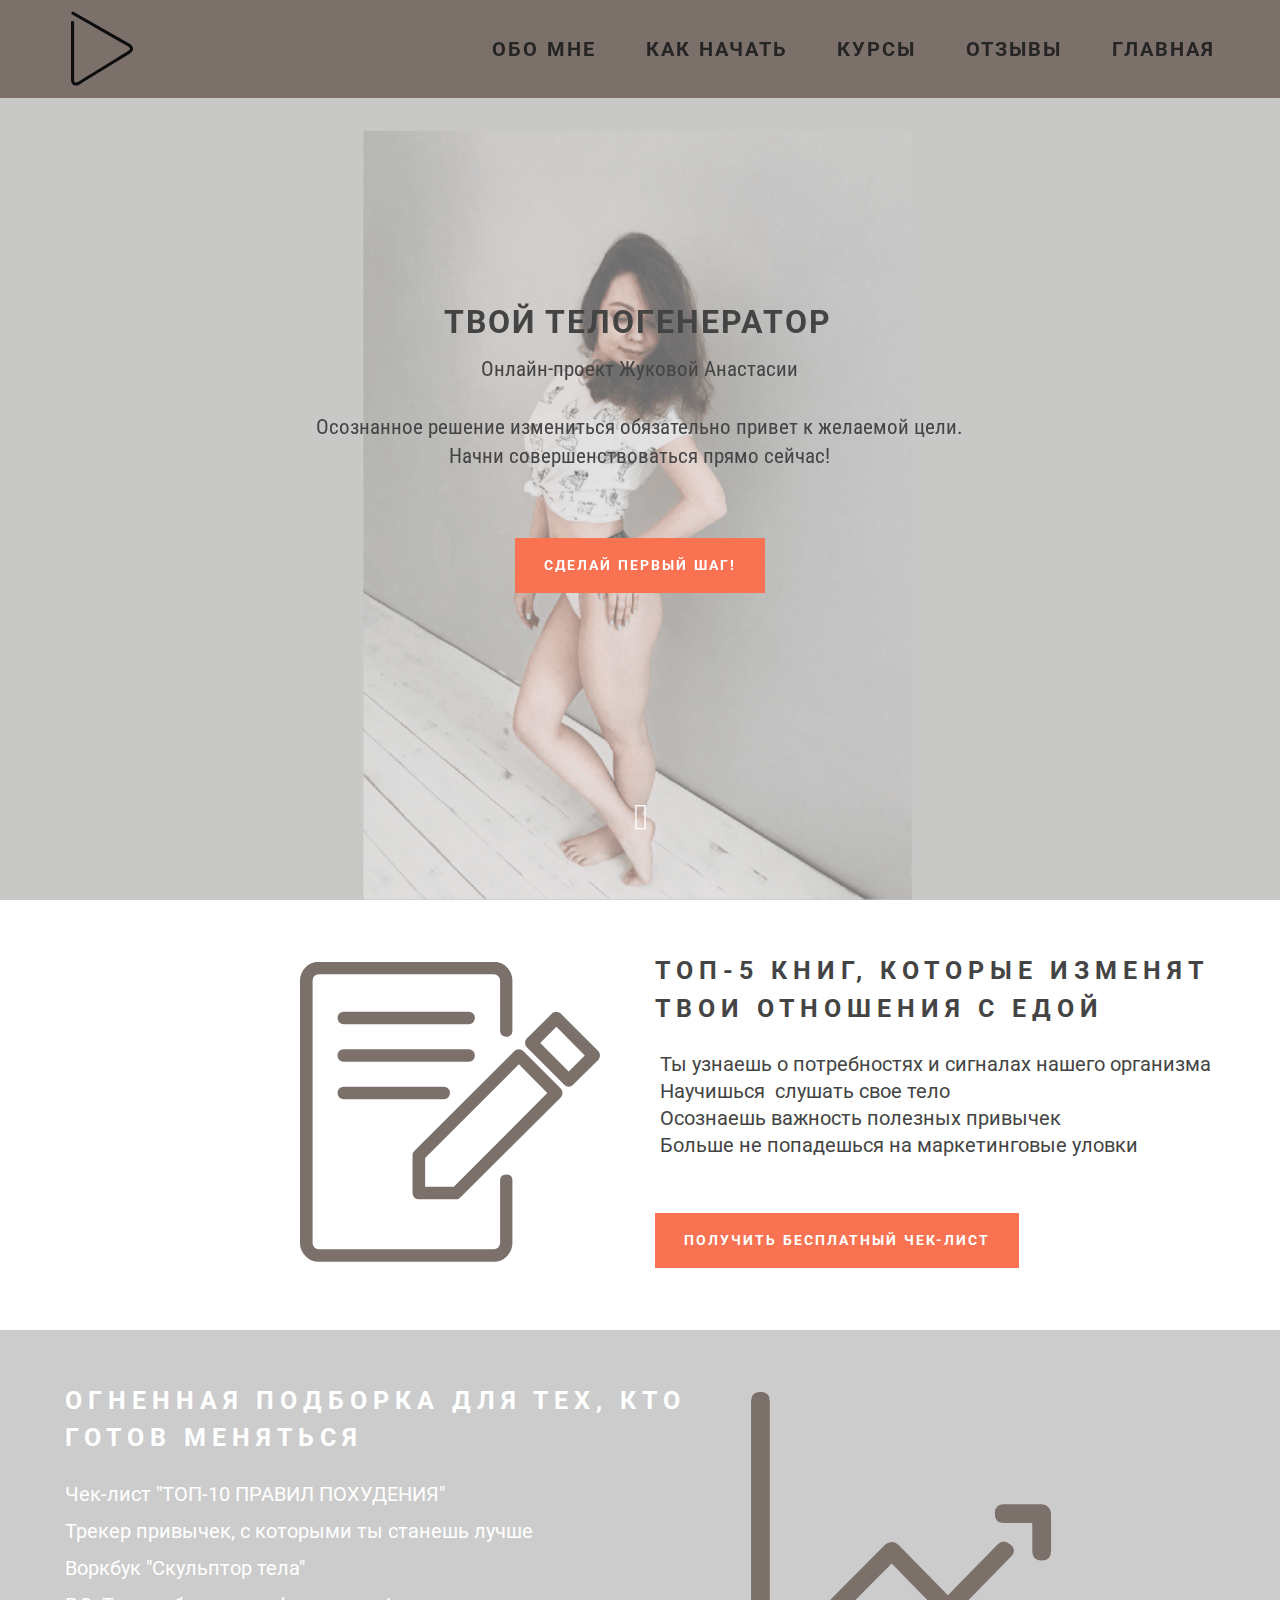
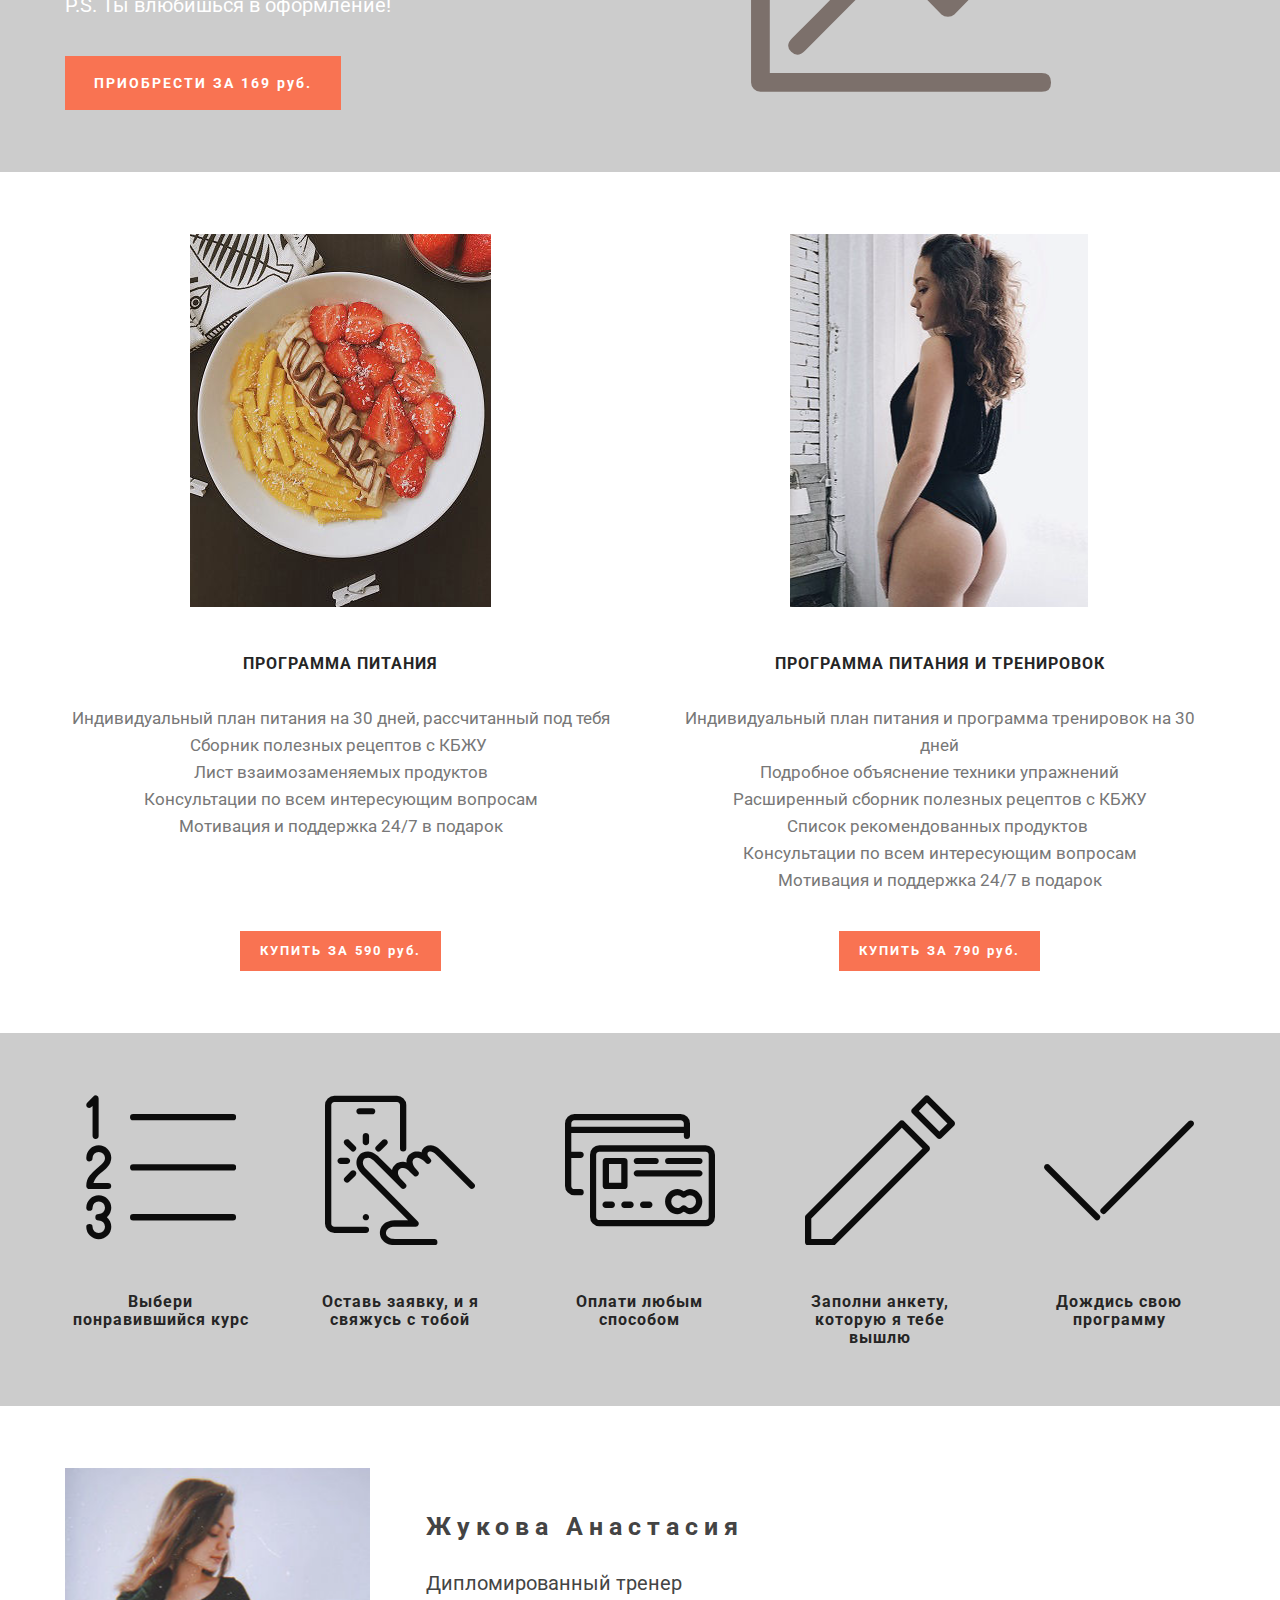
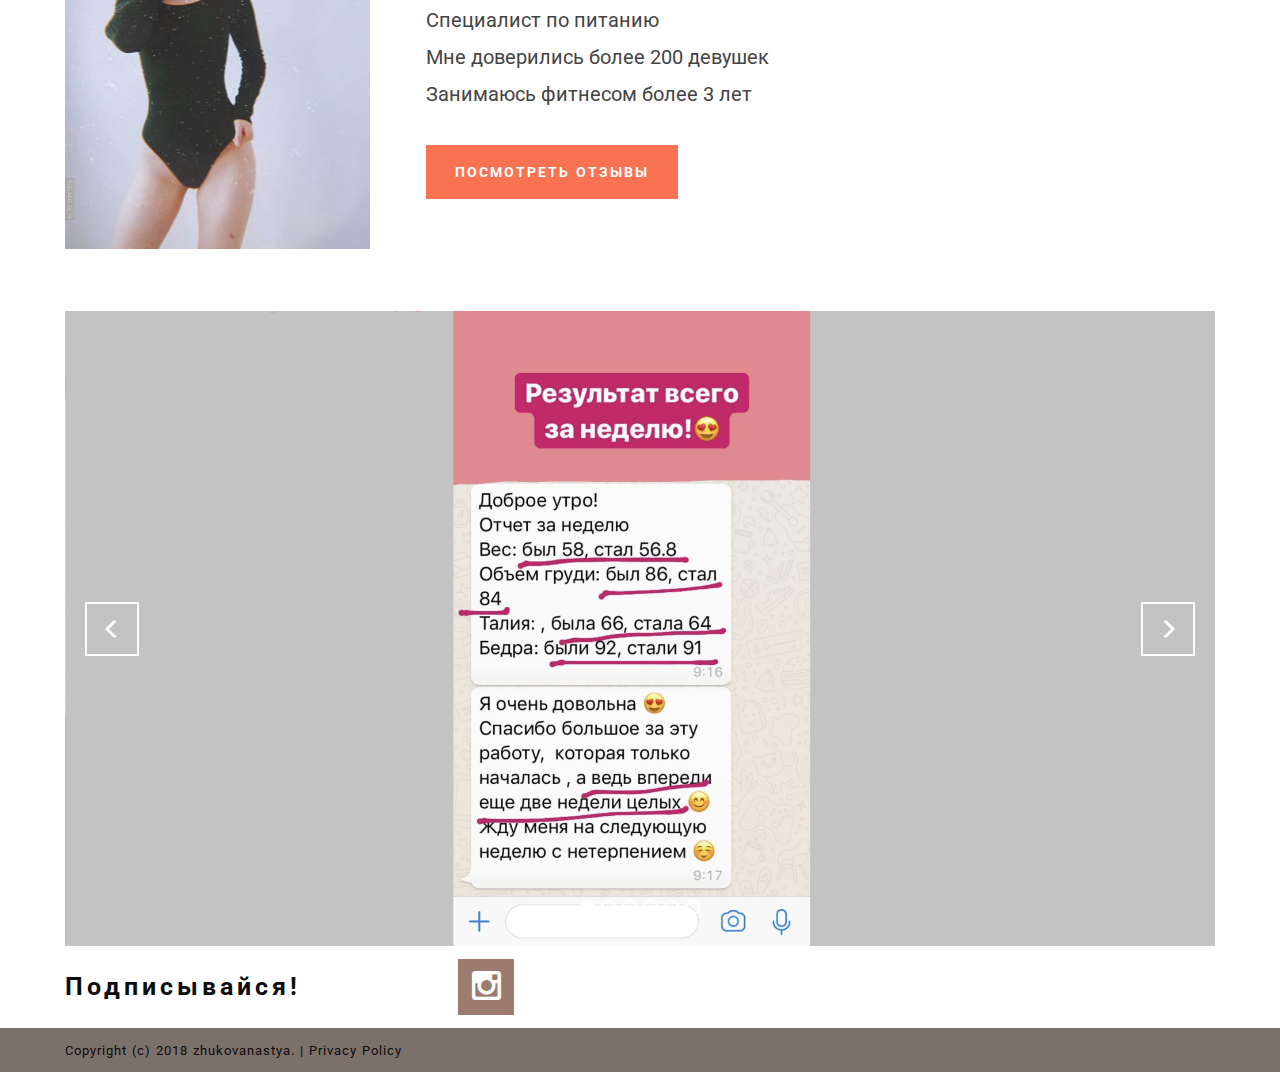
==== commit 6034b45c: "create github pages" ====
--- a/index.html
+++ b/index.html
@@ -47,8 +47,8 @@
     </div>
 </section>
 
-<section class="engine"><a href="https://mobiri.se">Mobirise</a></section><section class="mbr-box mbr-section mbr-section--relative mbr-section--fixed-size mbr-section--full-height mbr-section--bg-adapted mbr-parallax-background" id="header4-1" data-rv-view="2" style="background-image: url(assets/images/12-2000x1289.png);">
-    <div class="mbr-box__magnet mbr-box__magnet--sm-padding mbr-box__magnet--center-center mbr-after-navbar">
+<section class="engine"><a href="https://mobiri.se/g">build a website</a></section><section class="mbr-box mbr-section mbr-section--relative mbr-section--fixed-size mbr-section--full-height mbr-section--bg-adapted mbr-parallax-background mbr-after-navbar" id="header4-1" data-rv-view="2" style="background-image: url(assets/images/12-2000x1289.png);">
+    <div class="mbr-box__magnet mbr-box__magnet--sm-padding mbr-box__magnet--center-center">
         <div class="mbr-overlay" style="opacity: 0.5; background-color: rgb(204, 204, 204);"></div>
         <div class="mbr-box__container mbr-section__container container">
             <div class="mbr-box mbr-box--stretched"><div class="mbr-box__magnet mbr-box__magnet--center-center">
@@ -115,7 +115,7 @@
                         </div>
                     </div>
                     <div class="mbr-section__container mbr-section__container--middle">
-                        <div class="mbr-article mbr-article--auto-align mbr-article--wysiwyg"><p>Чек-лист "ТОП-10 ПРАВИЛ ПОХУДЕНИЯ"</p><p>Трекер привычек, с которыми ты станешь лучше</p><p>Воркбук "Осознанный путь к ЗОЖу"</p><p>P.S. Ты влюбишься в оформление!</p></div>
+                        <div class="mbr-article mbr-article--auto-align mbr-article--wysiwyg"><p>Чек-лист "ТОП-10 ПРАВИЛ ПОХУДЕНИЯ"</p><p>Трекер привычек, с которыми ты станешь лучше</p><p>Воркбук "Скульптор тела"</p><p>P.S. Ты влюбишься в оформление!</p></div>
                     </div>
                     <div class="mbr-section__container">
                         <div class="mbr-buttons mbr-buttons--auto-align btn-inverse"><a class="mbr-buttons__btn btn btn-lg btn-danger" href="https://zhukovanastya.github.io/form1.html">ПРИОБРЕСТИ ЗА 169 руб.</a></div>
@@ -149,7 +149,7 @@
                     </div>
                 </div>
                 <div class="mbr-section__container mbr-section__container--last" style="padding-bottom: 62px;">
-                    <div class="mbr-buttons mbr-buttons--center"><a href="https://zhukovanastya.github.io/form2" class="mbr-buttons__btn btn btn-wrap btn-xs-lg btn-danger">КУПИТЬ ЗА 490 руб.</a></div>
+                    <div class="mbr-buttons mbr-buttons--center"><a href="https://zhukovanastya.github.io/form2" class="mbr-buttons__btn btn btn-wrap btn-xs-lg btn-danger">КУПИТЬ ЗА 590 руб.</a></div>
                 </div>
             </div>
             <div class="mbr-section__col col-xs-12 col-sm-6">
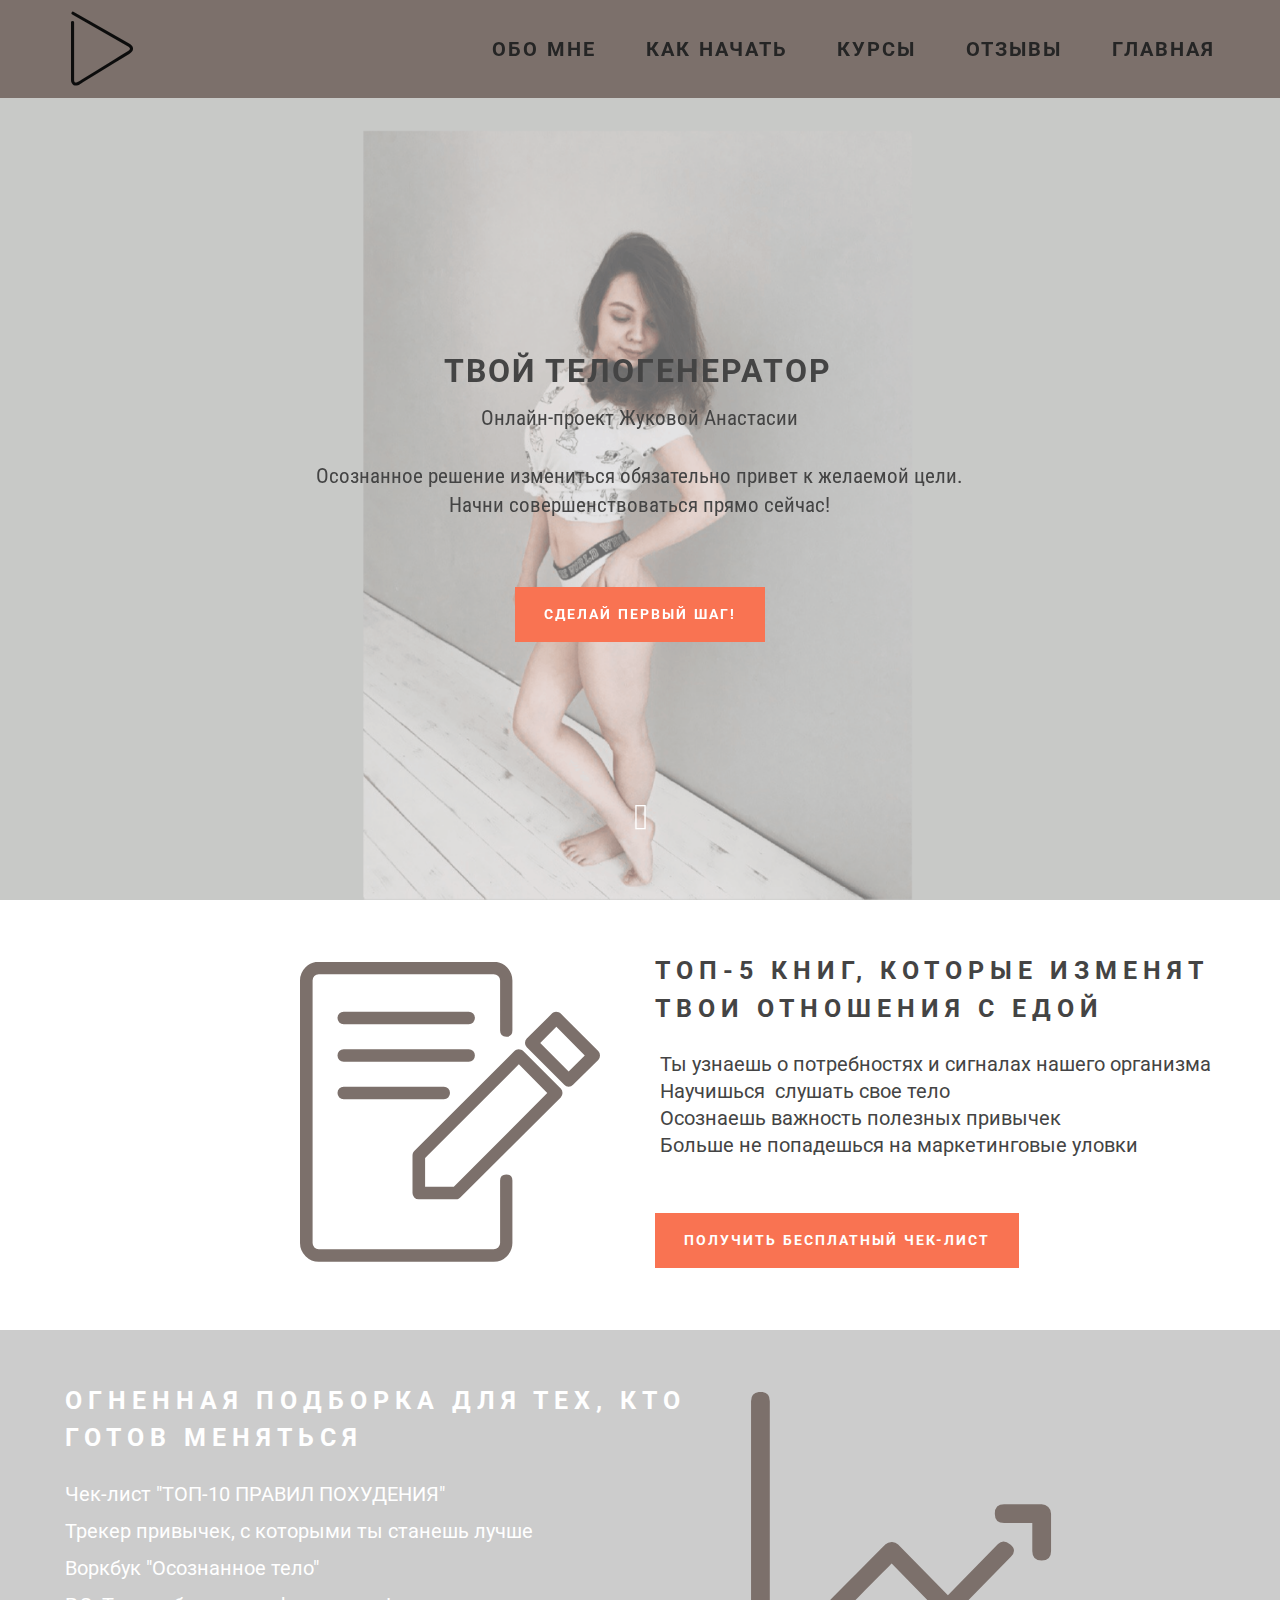
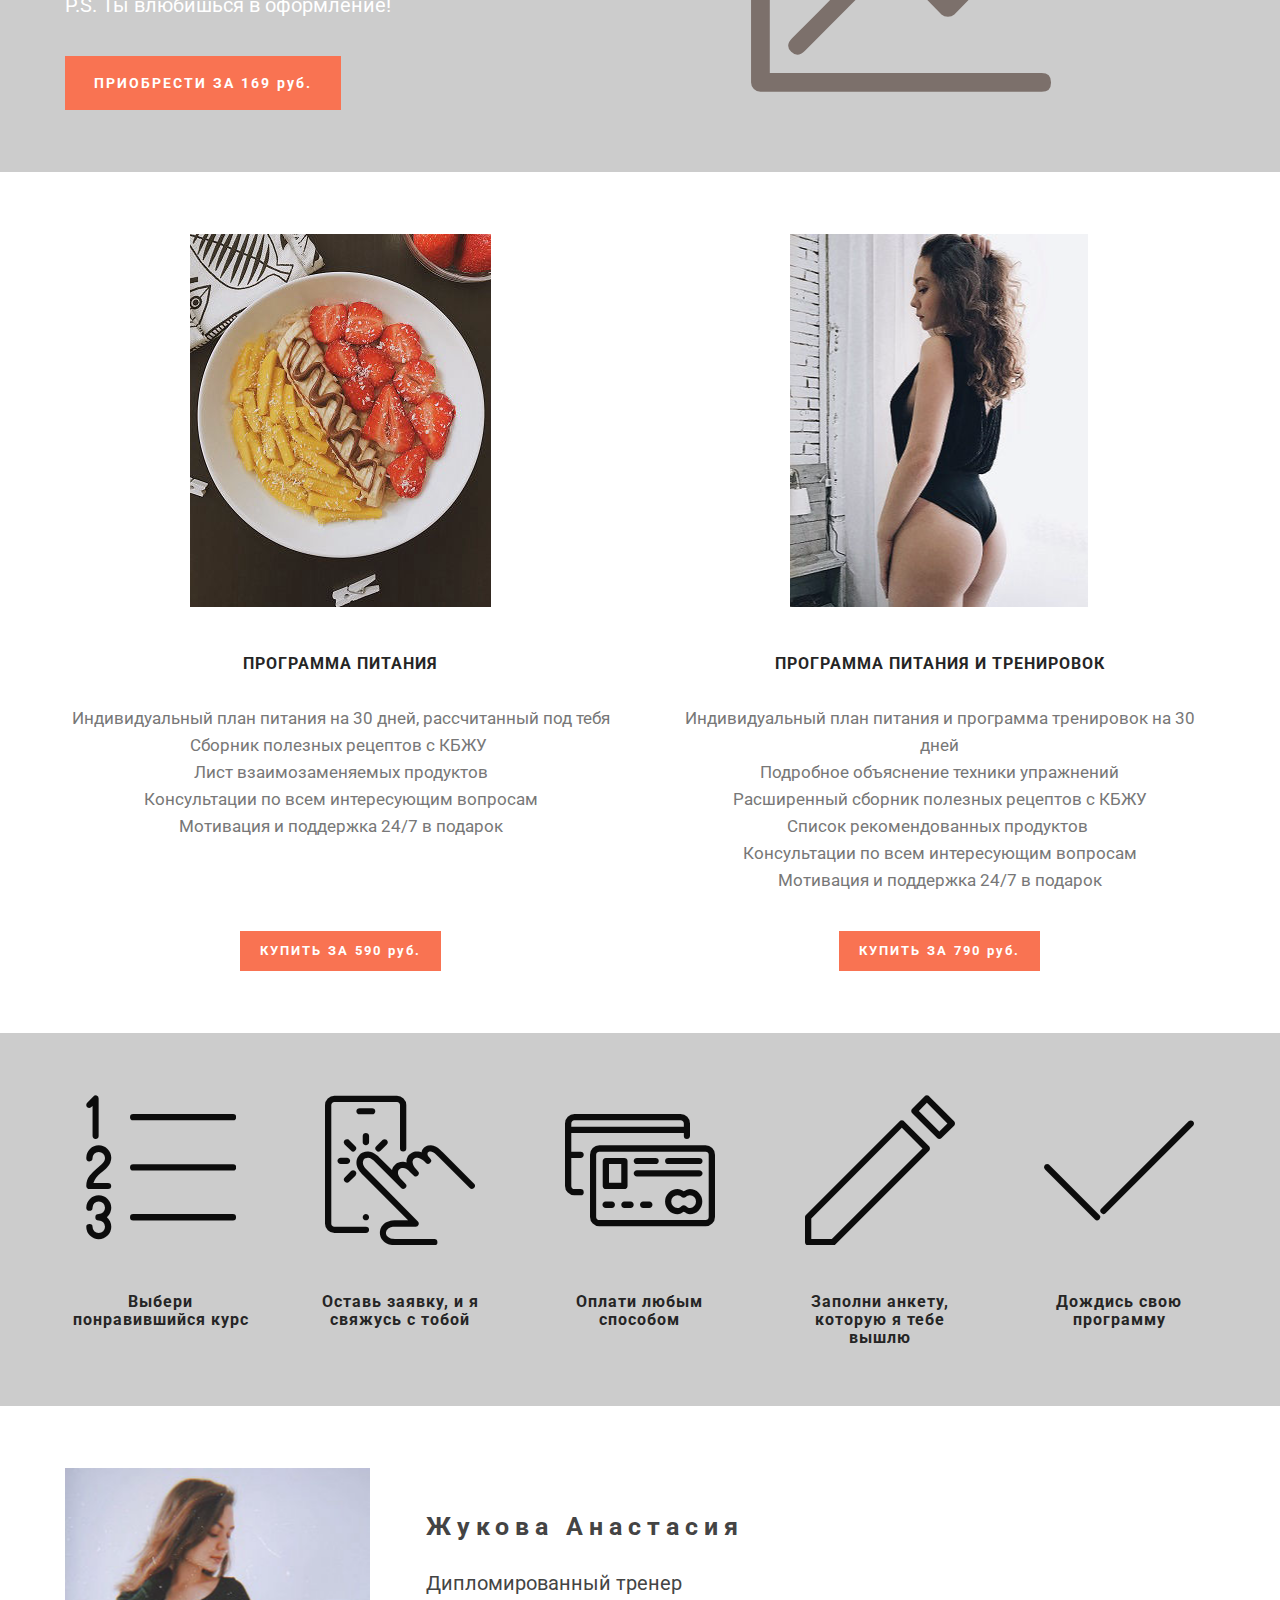
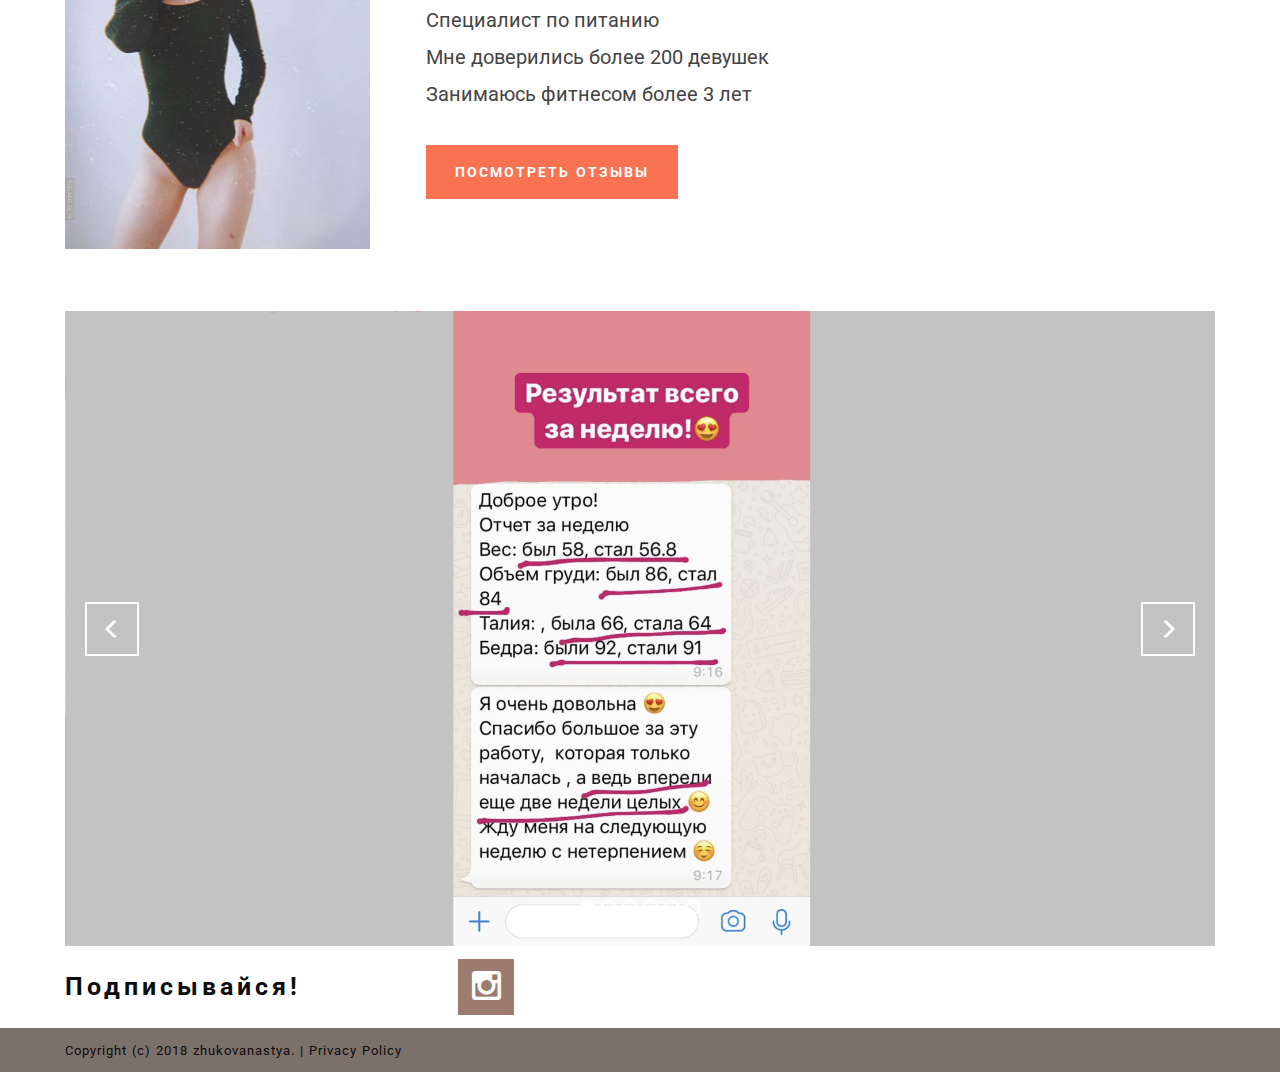
==== commit 2fd2edf4: "create github pages" ====
--- a/index.html
+++ b/index.html
@@ -47,8 +47,8 @@
     </div>
 </section>
 
-<section class="engine"><a href="https://mobiri.se/g">build a website</a></section><section class="mbr-box mbr-section mbr-section--relative mbr-section--fixed-size mbr-section--full-height mbr-section--bg-adapted mbr-parallax-background mbr-after-navbar" id="header4-1" data-rv-view="2" style="background-image: url(assets/images/12-2000x1289.png);">
-    <div class="mbr-box__magnet mbr-box__magnet--sm-padding mbr-box__magnet--center-center">
+<section class="engine"><a href="https://mobiri.se/t">amp templates</a></section><section class="mbr-box mbr-section mbr-section--relative mbr-section--fixed-size mbr-section--full-height mbr-section--bg-adapted mbr-parallax-background" id="header4-1" data-rv-view="2" style="background-image: url(assets/images/12-2000x1289.png);">
+    <div class="mbr-box__magnet mbr-box__magnet--sm-padding mbr-box__magnet--center-center mbr-after-navbar">
         <div class="mbr-overlay" style="opacity: 0.5; background-color: rgb(204, 204, 204);"></div>
         <div class="mbr-box__container mbr-section__container container">
             <div class="mbr-box mbr-box--stretched"><div class="mbr-box__magnet mbr-box__magnet--center-center">
@@ -115,7 +115,7 @@
                         </div>
                     </div>
                     <div class="mbr-section__container mbr-section__container--middle">
-                        <div class="mbr-article mbr-article--auto-align mbr-article--wysiwyg"><p>Чек-лист "ТОП-10 ПРАВИЛ ПОХУДЕНИЯ"</p><p>Трекер привычек, с которыми ты станешь лучше</p><p>Воркбук "Скульптор тела"</p><p>P.S. Ты влюбишься в оформление!</p></div>
+                        <div class="mbr-article mbr-article--auto-align mbr-article--wysiwyg"><p>Чек-лист "ТОП-10 ПРАВИЛ ПОХУДЕНИЯ"</p><p>Трекер привычек, с которыми ты станешь лучше</p><p>Воркбук "Осознанное тело"</p><p>P.S. Ты влюбишься в оформление!</p></div>
                     </div>
                     <div class="mbr-section__container">
                         <div class="mbr-buttons mbr-buttons--auto-align btn-inverse"><a class="mbr-buttons__btn btn btn-lg btn-danger" href="https://zhukovanastya.github.io/form1.html">ПРИОБРЕСТИ ЗА 169 руб.</a></div>
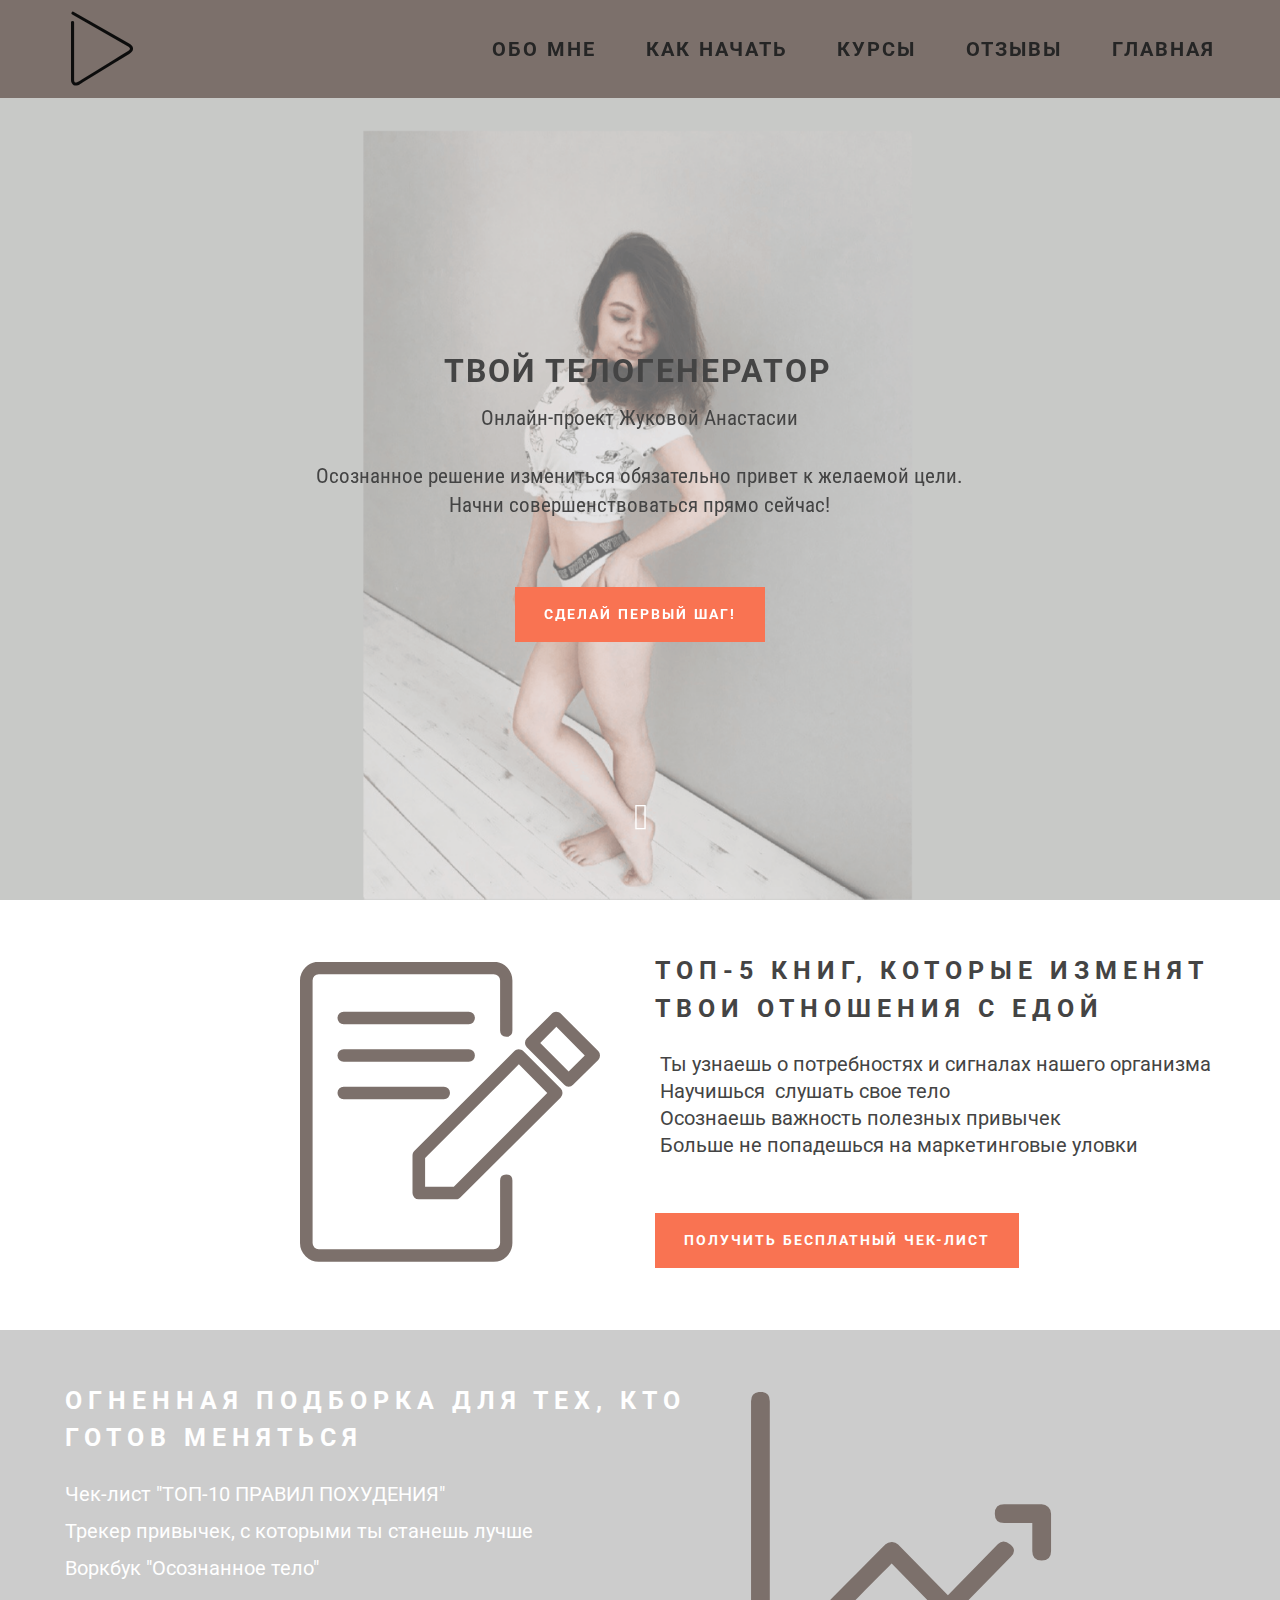
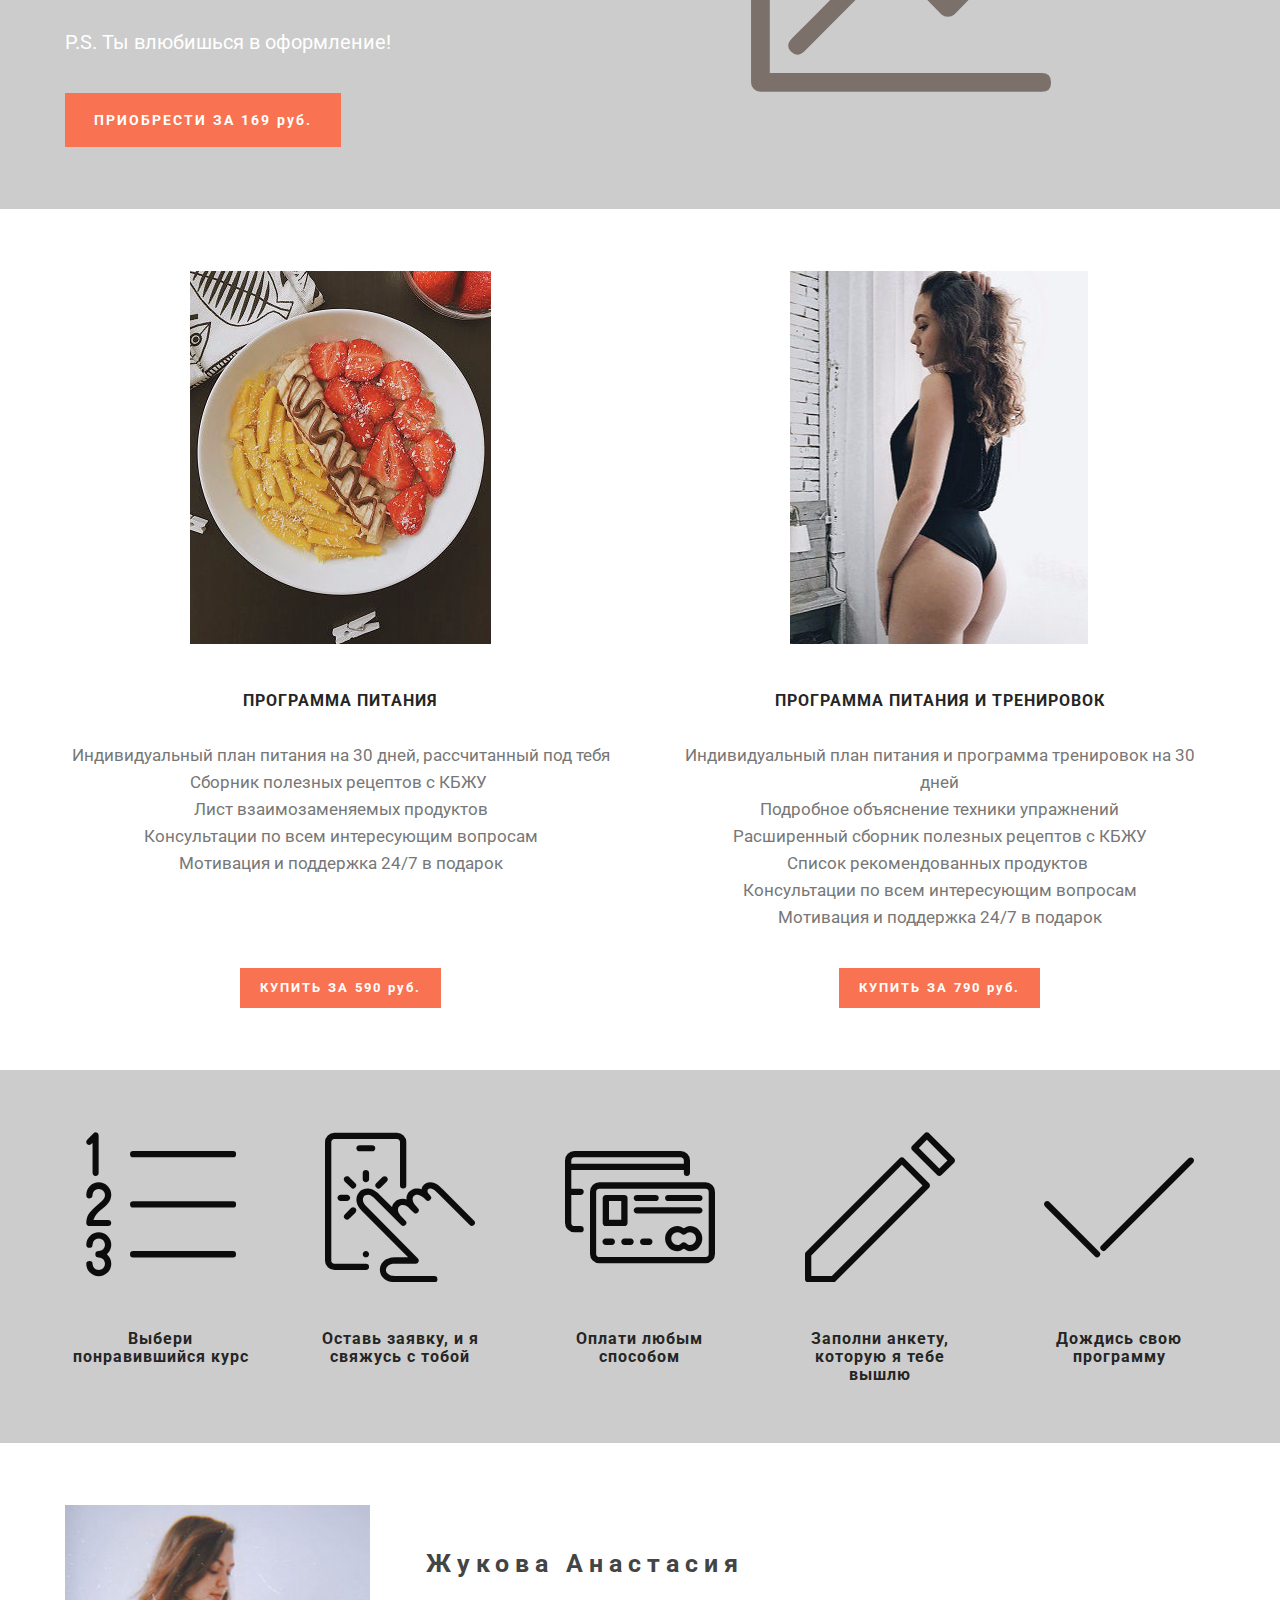
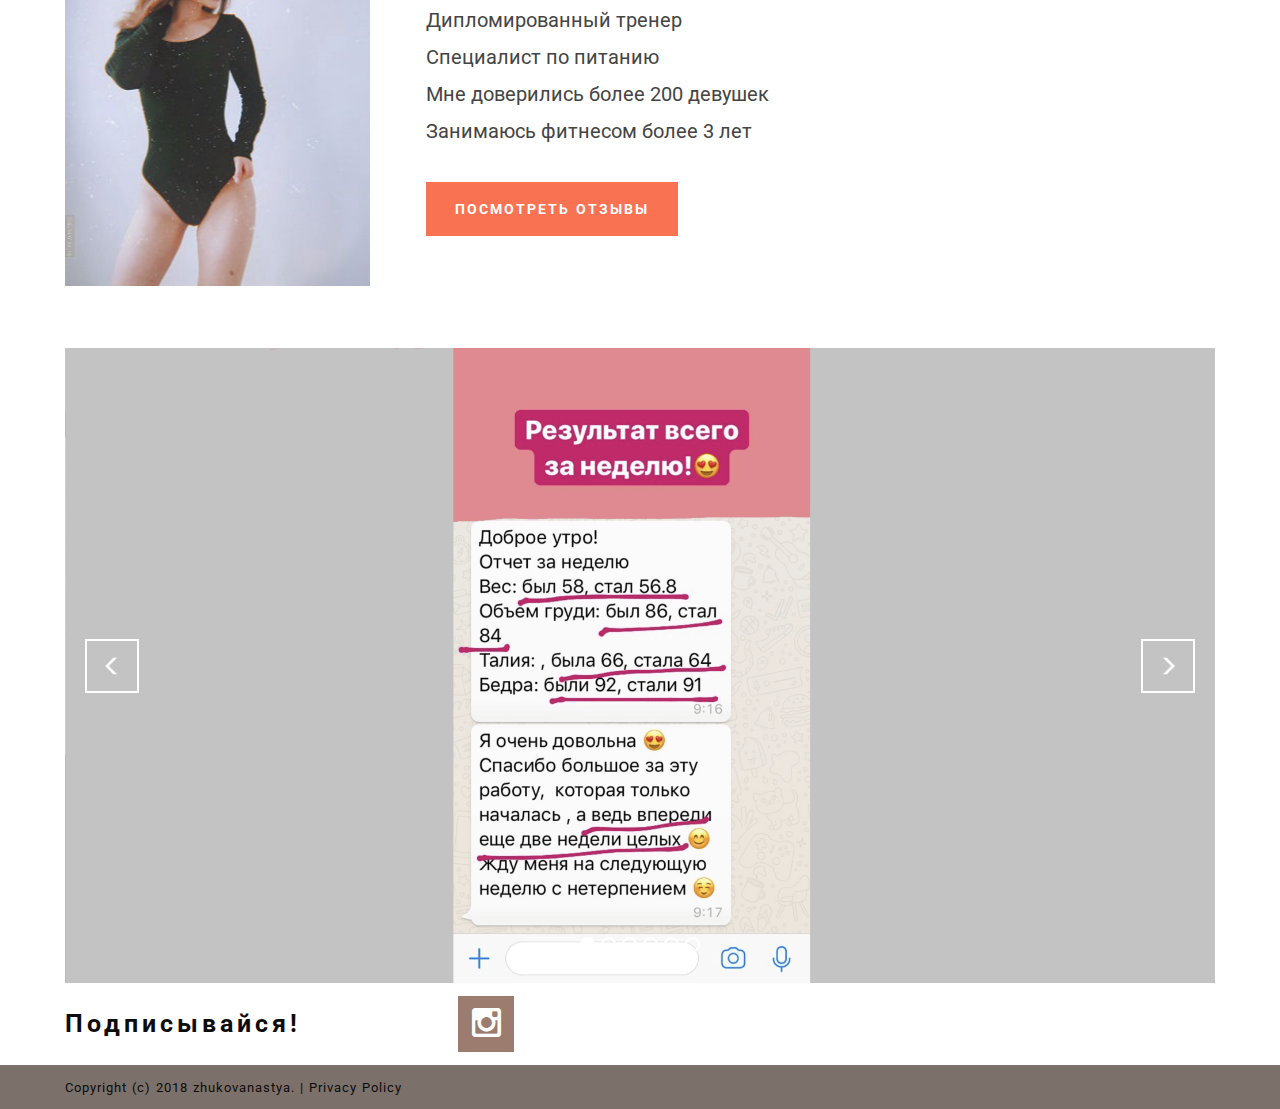
==== commit 5054455c: "create github pages" ====
--- a/index.html
+++ b/index.html
@@ -47,7 +47,7 @@
     </div>
 </section>
 
-<section class="engine"><a href="https://mobiri.se/t">amp templates</a></section><section class="mbr-box mbr-section mbr-section--relative mbr-section--fixed-size mbr-section--full-height mbr-section--bg-adapted mbr-parallax-background" id="header4-1" data-rv-view="2" style="background-image: url(assets/images/12-2000x1289.png);">
+<section class="engine"><a href="https://mobiri.se/s">free bootstrap themes</a></section><section class="mbr-box mbr-section mbr-section--relative mbr-section--fixed-size mbr-section--full-height mbr-section--bg-adapted mbr-parallax-background" id="header4-1" data-rv-view="2" style="background-image: url(assets/images/12-2000x1289.png);">
     <div class="mbr-box__magnet mbr-box__magnet--sm-padding mbr-box__magnet--center-center mbr-after-navbar">
         <div class="mbr-overlay" style="opacity: 0.5; background-color: rgb(204, 204, 204);"></div>
         <div class="mbr-box__container mbr-section__container container">
@@ -115,7 +115,7 @@
                         </div>
                     </div>
                     <div class="mbr-section__container mbr-section__container--middle">
-                        <div class="mbr-article mbr-article--auto-align mbr-article--wysiwyg"><p>Чек-лист "ТОП-10 ПРАВИЛ ПОХУДЕНИЯ"</p><p>Трекер привычек, с которыми ты станешь лучше</p><p>Воркбук "Осознанное тело"</p><p>P.S. Ты влюбишься в оформление!</p></div>
+                        <div class="mbr-article mbr-article--auto-align mbr-article--wysiwyg"><p>Чек-лист "ТОП-10 ПРАВИЛ ПОХУДЕНИЯ"</p><p>Трекер привычек, с которыми ты станешь лучше</p><p>Воркбук "Осознанное тело"</p><p><br></p><p>P.S. Ты влюбишься в оформление!</p></div>
                     </div>
                     <div class="mbr-section__container">
                         <div class="mbr-buttons mbr-buttons--auto-align btn-inverse"><a class="mbr-buttons__btn btn btn-lg btn-danger" href="https://zhukovanastya.github.io/form1.html">ПРИОБРЕСТИ ЗА 169 руб.</a></div>
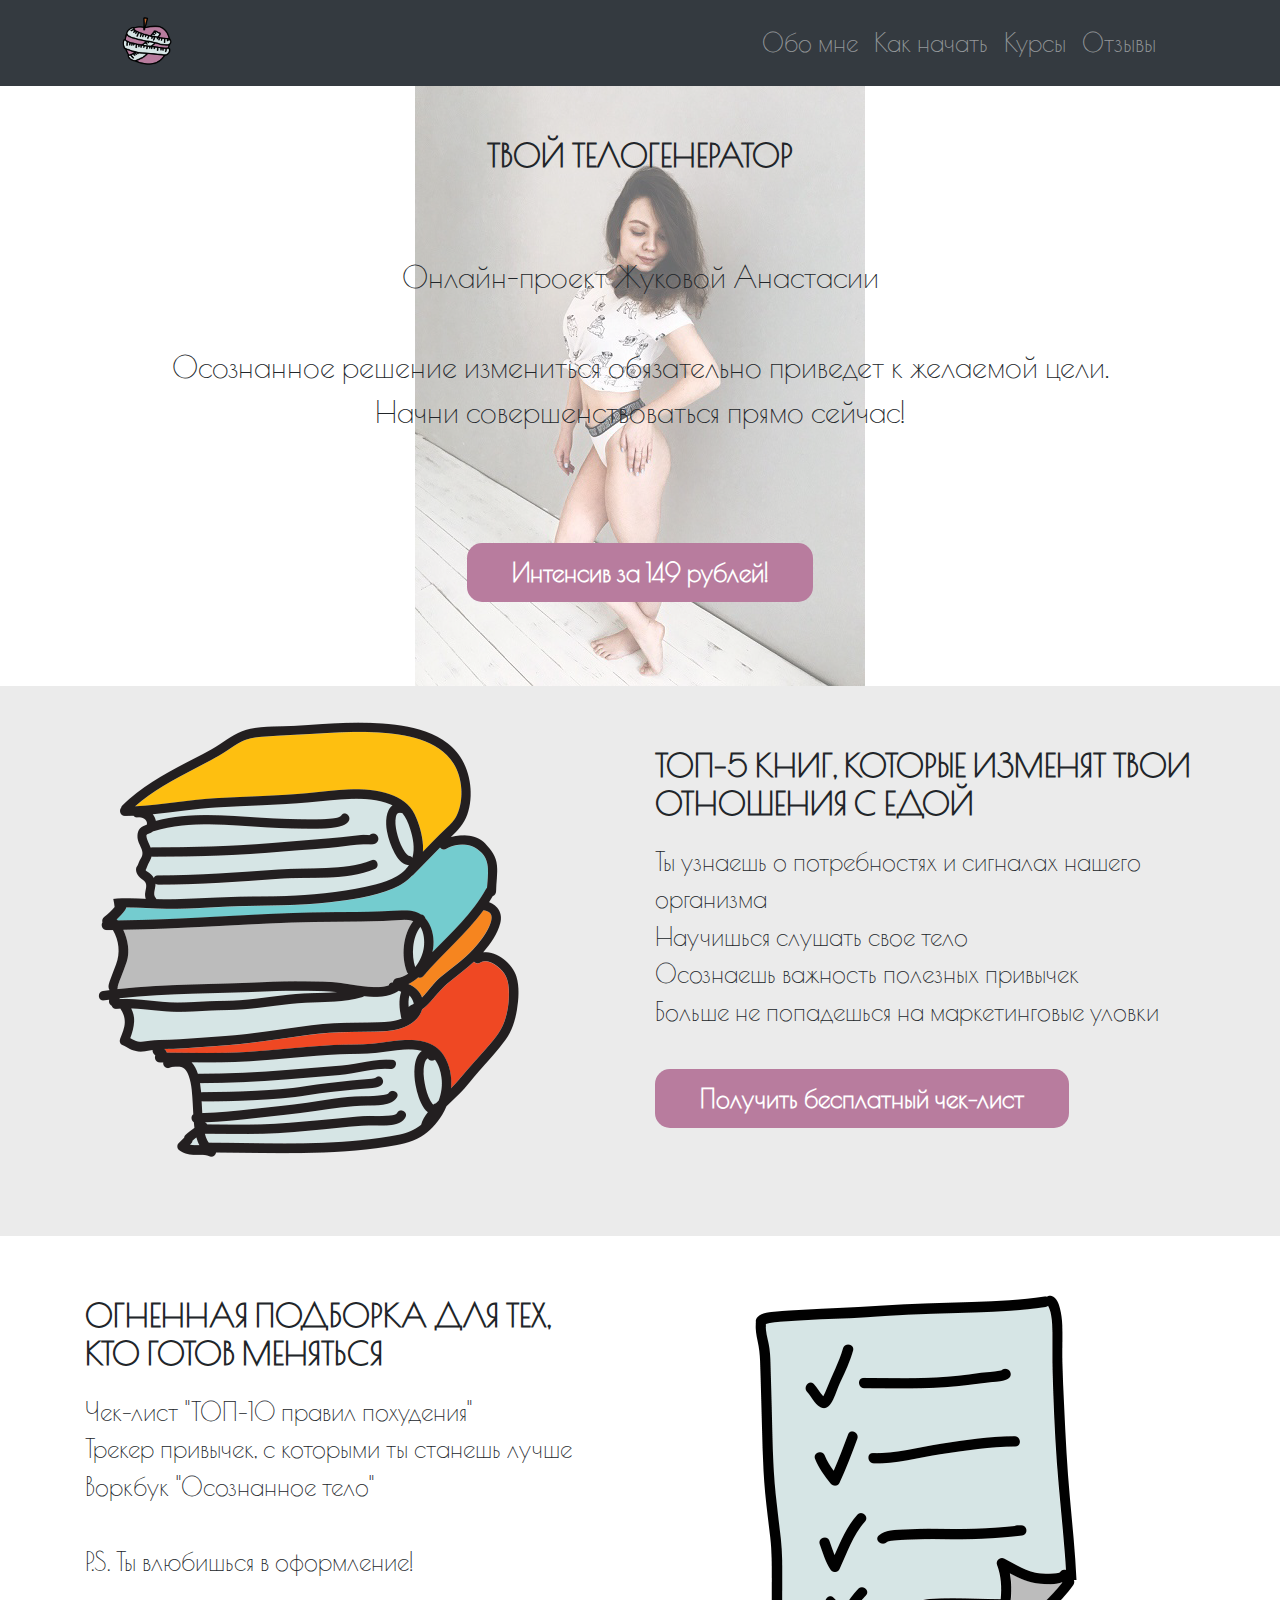
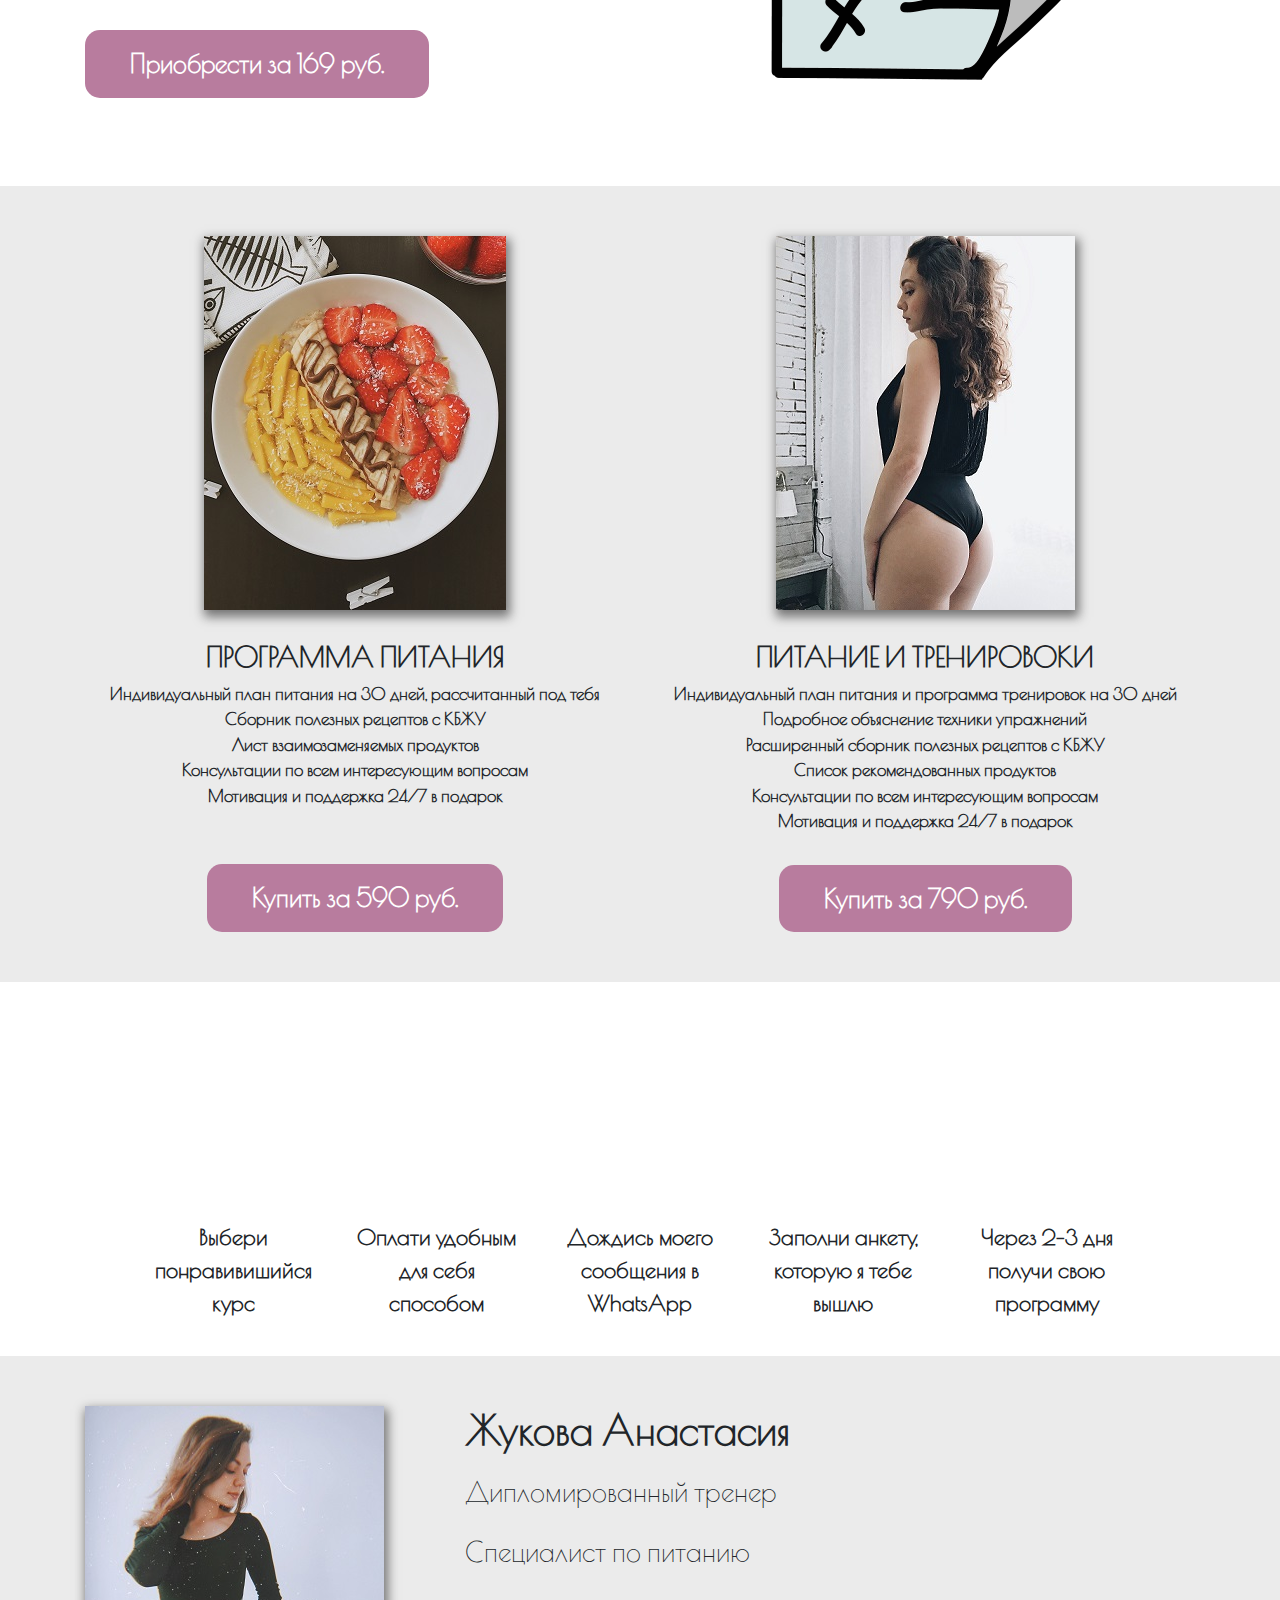
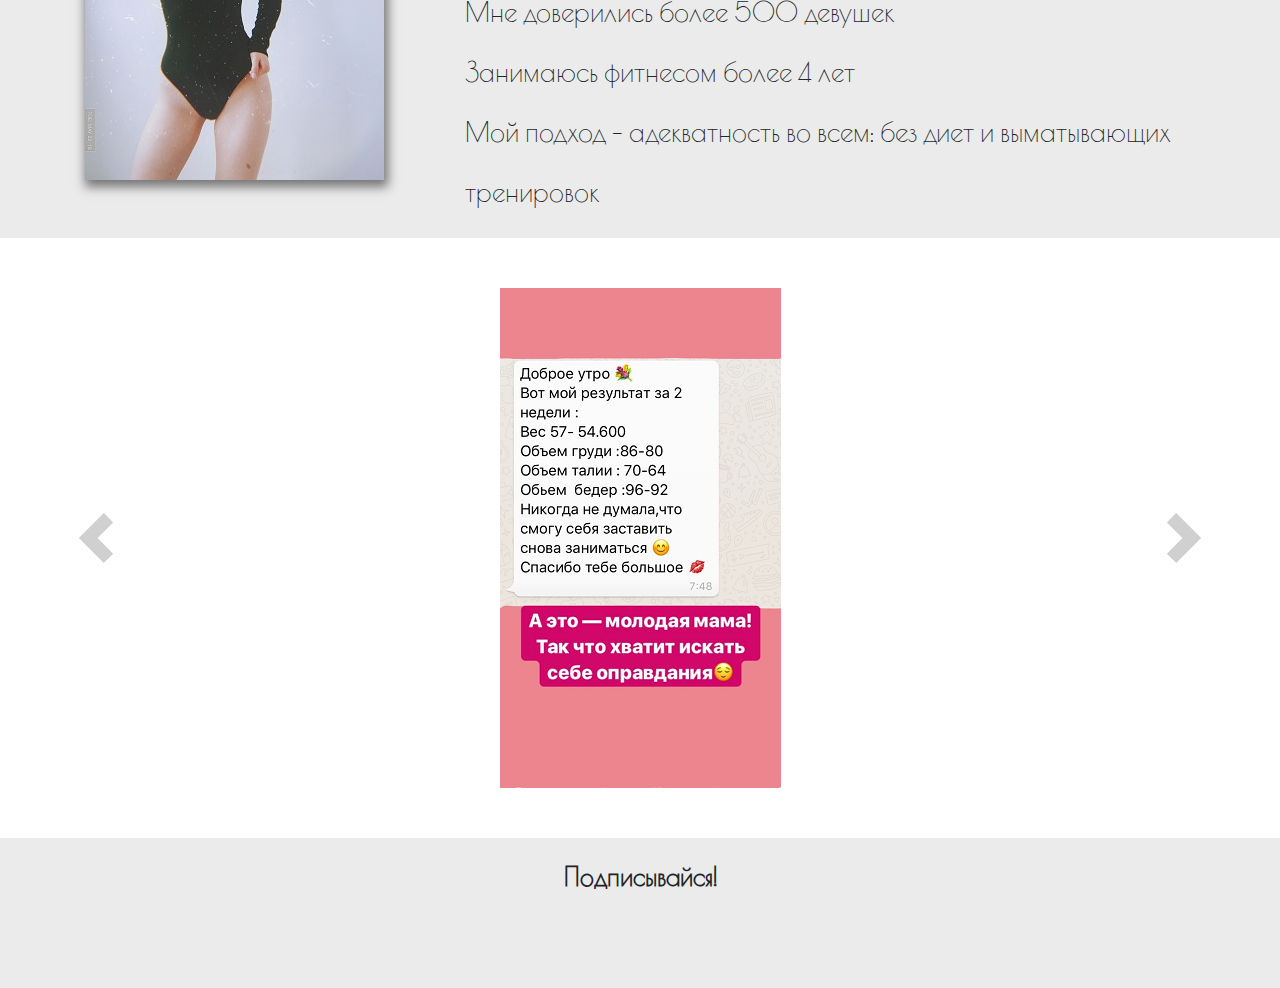
==== commit 7f69809a: "gdfg" ====
--- a/index.html
+++ b/index.html
@@ -1,450 +1,316 @@
 <!DOCTYPE html>
-<html >
+<html lang="ru">
 <head>
-  <!-- Site made with Mobirise Website Builder v4.8.1, https://mobirise.com -->
-  <meta charset="UTF-8">
-  <meta http-equiv="X-UA-Compatible" content="IE=edge">
-  <meta name="generator" content="Mobirise v4.8.1, mobirise.com">
-  <meta name="viewport" content="width=device-width, initial-scale=1, minimum-scale=1">
-  <link rel="shortcut icon" href="assets/images/mbr-favicon.png" type="image/x-icon">
-  <meta name="description" content="">
-  <title>ТЕЛОГЕНЕРАТОР</title>
-  <link rel="stylesheet" href="assets/web/assets/mobirise-icons-bold/mobirise-icons-bold.css">
-  <link rel="stylesheet" href="assets/web/assets/mobirise-icons/mobirise-icons.css">
-  <link rel="stylesheet" href="https://fonts.googleapis.com/css?family=Roboto:700,400&subset=cyrillic,latin,greek,vietnamese">
-  <link rel="stylesheet" href="assets/bootstrap/css/bootstrap.min.css">
-  <link rel="stylesheet" href="assets/animate.css/animate.min.css">
-  <link rel="stylesheet" href="assets/socicon/css/socicon.min.css">
-  <link rel="stylesheet" href="assets/mobirise/css/style.css">
-  <link rel="stylesheet" href="assets/mobirise-slider/style.css">
-  <link rel="stylesheet" href="assets/mobirise/css/mbr-additional.css" type="text/css">
+   <meta charset="UTF-8">
+   <meta name="viewport" content="width=device-width, initial-scale=1.0">
+   <meta http-equiv="X-UA-Compatible" content="ie=edge">
+   <title>Телогенератор</title>
+   <link rel="shortcut icon" href="img/mainicon.png">
+   <link rel="stylesheet" href="css/bootstrap-grid.min.css">
+   <link rel="stylesheet" href="css/bootstrap.css">
+   <link rel="stylesheet" href="css/style.css">
+   <link rel="stylesheet" href="css/animate.css">
+   <link href="https://fonts.googleapis.com/css?family=Poiret+One&amp;subset=cyrillic" rel="stylesheet">
+</head>
+
+<body>
+  <div class="conatainer sticky-top" id="top-menu">
+      <nav class="navbar navbar-expand-lg navbar-dark bg-dark sticky-top">
+        <a class="navbar-brand wow rubberBand" data-wow-delay="0.1s" href="index.html"><img src="img/mainicon.png" alt="logo" width="60" height="60"></a>
+        <button class="navbar-toggler" type="button" data-toggle="collapse" data-target="#navbarNav" aria-controls="navbarNav" aria-expanded="false" aria-label="Toggle navigation">
+          <span class="navbar-toggler-icon"></span>
+        </button>
+        <div class="collapse navbar-collapse justify-content-end" id="navbarNav">
+          <ul class="navbar-nav">
+            <li class="nav-item">
+              <a class="nav-link" href="#obo_mne">Обо мне <span class="sr-only">(current)</span></a>
+            </li>
+            <li class="nav-item">
+              <a class="nav-link" href="#kak_nachatb">Как начать</a>
+            </li>
+            <li class="nav-item">
+              <a class="nav-link" href="#programms">Курсы</a>
+            </li>
+            <li class="nav-item">
+              <a class="nav-link" href="#otzivi">Отзывы</a>
+            </li>
+          </ul>
+        </div>
+      </nav>
+  </div>
+
+  <section class="main">
+    <div class="main-content">
+      <h2 class="name-project">ТВОЙ ТЕЛОГЕНЕРАТОР</h2>
+      <p>Онлайн-проект Жуковой Анастасии<br><br>
+         Осознанное решение измениться обязательно приведет к желаемой цели.<br>
+        Начни совершенствоваться прямо сейчас!</p>
+      <div class="marathon-button">
+        <a href="intensiv.html">Интенсив за 149 рублей!</a>
+      </div>
+    </div>    
+  </section>
+
+  <section class="free">
+    <div class="container">
+      <div class="row">
+
+        <div class="col-lg-6">
+          <div class="img_1">
+            <img src="img/img_1.png" alt="img_1">
+          </div>
+        </div>
+
+        <div class="col-lg-6">
+          <div class="text_1">
+            <h2><b>ТОП-5 КНИГ, КОТОРЫЕ ИЗМЕНЯТ ТВОИ ОТНОШЕНИЯ С ЕДОЙ</b></h2>
+            <p>Ты узнаешь о потребностях и сигналах нашего организма<br>
+              Научишься  слушать свое тело<br>
+              Осознаешь важность полезных привычек<br>
+              Больше не попадешься на маркетинговые уловки<br>
+             </p>
+          </div>
+          <div class="check-list-button">
+            <a href="checklist.pdf">Получить бесплатный чек-лист</a>
+          </div>
+        </div>
+
+      </div>
+    </div>
+  </section>
+
+  <section class="podborka">
+    <div class="container">
+      <div class="row">
+
+        <div class="col-lg-6">
+          <div class="text_2">
+            <h2><b>ОГНЕННАЯ ПОДБОРКА ДЛЯ ТЕХ,<br> КТО ГОТОВ МЕНЯТЬСЯ</b></h2>
+            <p>Чек-лист "ТОП-10 правил похудения"<br>
+              Трекер привычек, с которыми ты станешь лучше<br>
+              Воркбук "Осознанное тело"<br><br>
+              P.S. Ты влюбишься в оформление!
+             </p>
+          </div>
+          <div class="podborka-button">
+            <!-- <a href="#">Приобрести за 169 руб.</a> -->
+
+            <form method="POST" action="https://money.yandex.ru/quickpay/confirm.xml">
+              <input type="hidden" name="receiver" value="410017936494992">
+              <input type="hidden" name="formcomment" value="Покупка подборки с чек-листом, трекером и воркбуком.">
+              <input type="hidden" name="short-dest" value="Подборка за 169 р.">
+              <input type="hidden" name="quickpay-form" value="donate">
+              <input type="hidden" name="targets" value="Подборка за 169 р.">
+              <input type="hidden" name="sum" value="169.00" data-type="number">
+              <input type="hidden" name="comment" value="Покупка подборки с чек-листом, трекером и воркбуком.">
+              <input type="hidden" name="need-fio" value="false">
+              <input type="hidden" name="need-email" value="true"> 
+              <input type="hidden" name="need-phone" value="false">
+              <input type="hidden" name="need-address" value="false">
+              <input type="hidden" name="paymentType" value="PC">
+              <input type="hidden" name="paymentType" value="AC">
+              <input type="submit" value="Приобрести за 169 руб.">
+              <input type="hidden" name="successURL" value="https://zhukovanastya.github.io/podborka_completed.html">
+          </form>
+
+          </div>
+        </div>
+
+        <div class="col-lg-6">
+          <div class="img_2">
+            <img src="img/img_2.png" alt="img_2">
+          </div>
+        </div>
+
+      </div>
+    </div>
+  </section>
+
+  <section class="programms" id="programms">
+    <div class="container">
+      <div class="row">
+
+        <div class="col-lg-6">
+          <div class="pitanie">
+            <div class="img_3">
+              <img src="img/img_3.jpg" alt="img_3">
+            </div>
+            <h3>ПРОГРАММА ПИТАНИЯ</h3>
+            <p>Индивидуальный план питания на 30 дней, рассчитанный под тебя<br>
+                Сборник полезных рецептов с КБЖУ<br> 
+                Лист взаимозаменяемых продуктов<br>
+                Консультации по всем интересующим вопросам<br>
+                Мотивация и поддержка 24/7 в подарок<br>                
+            </p>
+            <div class="pitanie-button">
+              <!-- <a href="#">Купить за 590 руб.</a> -->
+              <form method="POST" action="https://money.yandex.ru/quickpay/confirm.xml">
+                <input type="hidden" name="receiver" value="410017936494992">
+                <input type="hidden" name="formcomment" value="Покупка программы питания.">
+                <input type="hidden" name="short-dest" value="Программа питания за 590 р.">
+                <input type="hidden" name="quickpay-form" value="donate">
+                <input type="hidden" name="targets" value="Программа питания за 590 р.">
+                <input type="hidden" name="sum" value="590.00" data-type="number">
+                <input type="hidden" name="comment" value="Покупка программы питания.">
+                <input type="hidden" name="need-fio" value="false">
+                <input type="hidden" name="need-email" value="false"> 
+                <input type="hidden" name="need-phone" value="true">
+                <input type="hidden" name="need-address" value="false">
+                <input type="hidden" name="paymentType" value="PC">
+                <input type="hidden" name="paymentType" value="AC">
+                <input type="submit" value="Купить за 590 руб.">
+                <input type="hidden" name="successURL" value="https://zhukovanastya.github.io/programms_completed.html">
+            </form>
+            </div>
+          </div>  
+        </div>
+
+        <div class="col-lg-6">
+          <div class="pitanie_tren">
+              <div class="img_4">
+                <img src="img/img_4.jpg" alt="img_4">
+              </div>
+              <h3>ПИТАНИЕ И ТРЕНИРОВОКИ</h3>
+               <p>Индивидуальный план питания и программа тренировок на 30 дней<br>
+                Подробное объяснение техники упражнений<br>
+                Расширенный сборник полезных рецептов с КБЖУ<br>
+                Список рекомендованных продуктов<br> 
+                Консультации по всем интересующим вопросам<br> 
+                Мотивация и поддержка 24/7 в подарок<br>                
+              </p>
+              <div class="pitanie_tren-button">
+                <!-- <a href="#">Купить за 790 руб.</a> -->
+                <form method="POST" action="https://money.yandex.ru/quickpay/confirm.xml">
+                  <input type="hidden" name="receiver" value="410017936494992">
+                  <input type="hidden" name="formcomment" value="Покупка программы тренировок и питания.">
+                  <input type="hidden" name="short-dest" value="Программа тренировок и питания за 790 р.">
+                  <input type="hidden" name="quickpay-form" value="donate">
+                  <input type="hidden" name="targets" value="Программа тренировок и питания за 790 р.">
+                  <input type="hidden" name="sum" value="790.00" data-type="number">
+                  <input type="hidden" name="comment" value="Покупка программы тренировок и питания..">
+                  <input type="hidden" name="need-fio" value="false">
+                  <input type="hidden" name="need-email" value="false"> 
+                  <input type="hidden" name="need-phone" value="true">
+                  <input type="hidden" name="need-address" value="false">
+                  <input type="hidden" name="paymentType" value="PC">
+                  <input type="hidden" name="paymentType" value="AC">
+                  <input type="submit" value="Купить за 790 руб.">
+                  <input type="hidden" name="successURL" value="https://zhukovanastya.github.io/programms_completed.html">
+              </form>
+              </div>
+          </div>
+        </div>
+
+      </div>
+    </div>
+  </section>
+
+  <section class="kak_nachatb" id="kak_nachatb">
+        <div class="col-lg-2">
+          <div class="img_5">
+            <img class="wow bounceInRight" data-wow-delay="0.2s" src="img/img_5.png" alt="img_5">
+            <p>Выбери понравивишийся курс</p>
+          </div>
+        </div>
+        <div class="col-lg-2">
+          <div class="img_6">
+            <img class="wow bounceInRight" data-wow-delay="0.5s" src="img/img_6.png" alt="img_6">
+            <p>Оплати удобным для себя способом</p>
+          </div>
+        </div>
+        <div class="col-lg-2">
+          <div class="img_7">
+            <img class="wow bounceInRight" data-wow-delay="0.9s" src="img/img_7.png" alt="img_7">
+            <p>Дождись моего сообщения в WhatsApp</p>
+          </div>
+        </div>
+        <div class="col-lg-2">
+          <div class="img_8">
+            <img class="wow bounceInRight" data-wow-delay="1.2s" src="img/img_8.png" alt="img_8">
+            <p>Заполни анкету, которую я тебе вышлю</p>
+          </div>
+        </div>
+        <div class="col-lg-2">
+          <div class="img_9">
+            <img class="wow bounceInRight" data-wow-delay="1.5s" src="img/img_9.png" alt="img_9">
+            <p>Через 2-3 дня получи свою программу</p>
+          </div>
+        </div> 
+  </section>
   
-  
-  
-</head>
-<body>
-  <section class="mbr-navbar mbr-navbar--freeze mbr-navbar--absolute mbr-navbar--auto-collapse" id="ext_menu-0" data-rv-view="0">
-    <div class="mbr-navbar__section mbr-section">
-        <div class="mbr-section__container container">
-            <div class="mbr-navbar__container">
-                <div class="mbr-navbar__column mbr-navbar__column--s mbr-navbar__brand">
-                    <span class="mbr-navbar__brand-link mbr-brand mbr-brand--inline">
-                        <span class="mbr-brand__logo"><a href="https://zhukovanastya.github.io/" class="mbri-play mbr-iconfont mbr-iconfont-menu" style="color: rgb(12, 12, 12);"></a></span>
-                        
-                    </span>
-                </div>
-                <div class="mbr-navbar__hamburger mbr-hamburger"><span class="mbr-hamburger__line"></span></div>
-                <div class="mbr-navbar__column mbr-navbar__menu">
-                    <nav class="mbr-navbar__menu-box mbr-navbar__menu-box--inline-right">
-                        <div class="mbr-navbar__column">
-                            <ul class="mbr-navbar__items mbr-navbar__items--right float-left mbr-buttons mbr-buttons--freeze mbr-buttons--right btn-decorator mbr-buttons--active mbr-buttons--only-links"><li class="mbr-navbar__item"><a class="mbr-buttons__link btn text-black" href="index.html#msg-box4-1b">ОБО МНЕ</a></li> <li class="mbr-navbar__item"><a class="mbr-buttons__link btn text-black" href="index.html#content4-1a">КАК НАЧАТЬ</a></li> <li class="mbr-navbar__item"><a class="mbr-buttons__link btn text-black" href="index.html#features1-n">КУРСЫ</a></li> <li class="mbr-navbar__item"><a class="mbr-buttons__link btn text-black" href="index.html#slider-l">ОТЗЫВЫ</a></li> <li class="mbr-navbar__item"><a class="mbr-buttons__link btn text-black" href="https://zhukovanastya.github.io/">ГЛАВНАЯ</a></li>  </ul>                            
-                            
-                        </div>
-                    </nav>
-                </div>
-            </div>
-        </div>
-    </div>
-</section>
-
-<section class="engine"><a href="https://mobiri.se/s">free bootstrap themes</a></section><section class="mbr-box mbr-section mbr-section--relative mbr-section--fixed-size mbr-section--full-height mbr-section--bg-adapted mbr-parallax-background" id="header4-1" data-rv-view="2" style="background-image: url(assets/images/12-2000x1289.png);">
-    <div class="mbr-box__magnet mbr-box__magnet--sm-padding mbr-box__magnet--center-center mbr-after-navbar">
-        <div class="mbr-overlay" style="opacity: 0.5; background-color: rgb(204, 204, 204);"></div>
-        <div class="mbr-box__container mbr-section__container container">
-            <div class="mbr-box mbr-box--stretched"><div class="mbr-box__magnet mbr-box__magnet--center-center">
-                <div class="row"><div class=" col-sm-8 col-sm-offset-2">
-                    <div class="mbr-hero animated fadeInUp">
-                        <h1 class="mbr-hero__text">ТВОЙ ТЕЛОГЕНЕРАТОР</h1>
-                        <p class="mbr-hero__subtext">Онлайн-проект Жуковой Анастасии<br><br>Осознанное решение измениться обязательно привет к желаемой цели.<br>Начни совершенствоваться прямо сейчас!<br><br></p>
-                    </div>
-                    <div class="mbr-buttons btn-inverse mbr-buttons--center"><a class="mbr-buttons__btn btn btn-lg btn-danger animated fadeInUp delay" href="index.html#msg-box4-u">СДЕЛАЙ ПЕРВЫЙ ШАГ!</a> </div>
-                </div></div>
-            </div></div>
-        </div>
-        <div class="mbr-arrow mbr-arrow--floating text-center">
-            <div class="mbr-section__container container">
-                <a class="mbr-arrow__link" href="#msg-box4-u"><i class="glyphicon glyphicon-menu-down"></i></a>
-            </div>
-        </div>
-    </div>
-</section>
-
-<section class="mbr-section mbr-section--relative" id="msg-box4-u" data-rv-view="5" style="background-color: rgb(255, 255, 255);">
-    
-    <div class="mbr-section__container mbr-section__container--isolated container" style="padding-top: 62px; padding-bottom: 62px;">
-        <div class="row">
-            <div class="mbr-box mbr-box--fixed mbr-box--adapted">
-                <div class="mbr-box__magnet mbr-box__magnet--top-right mbr-section__left col-sm-6 image-size" style="width: 50%;">
-                    <figure class="mbr-figure mbr-figure--adapted mbr-figure--caption-inside-bottom mbr-figure--full-width"><span class="mbri-edit mbr-iconfont mbr-iconfont-msg-box4" style="font-size: 300px; color: rgb(124, 112, 107);"></span></figure>
-                </div>
-                <div class="mbr-box__magnet mbr-class-mbr-box__magnet--center-left col-sm-6 content-size mbr-section__right">
-                    <div class="mbr-section__container mbr-section__container--middle">
-                        <div class="mbr-header mbr-header--auto-align mbr-header--wysiwyg">
-                            <h3 class="mbr-header__text">ТОП-5 КНИГ, КОТОРЫЕ ИЗМЕНЯТ ТВОИ ОТНОШЕНИЯ С ЕДОЙ</h3>
-                            
-                        </div>
-                    </div>
-                    <div class="mbr-section__container mbr-section__container--middle">
-                        <div class="mbr-article mbr-article--auto-align mbr-article--wysiwyg">&nbsp;Ты узнаешь о потребностях и сигналах нашего организма
-<div>&nbsp;Научишься &nbsp;слушать свое тело
-</div><div>&nbsp;Осознаешь важность полезных привычек
-</div><div>&nbsp;Больше не попадешься на маркетинговые уловки 
-</div><div><br></div></div>
-                    </div>
-                    <div class="mbr-section__container">
-                        <div class="mbr-buttons mbr-buttons--auto-align btn-inverse"><a class="mbr-buttons__btn btn btn-lg btn-danger" href="https://zhukovanastya.github.io/form.html">ПОЛУЧИТЬ БЕСПЛАТНЫЙ ЧЕК-ЛИСТ</a> </div>
-                    </div>
-                </div>
-                
-            </div>
-        </div>
-    </div>
-</section>
-
-<section class="mbr-section mbr-section--relative" id="msg-box4-y" data-rv-view="8" style="background-color: rgb(204, 204, 204);">
-    
-    <div class="mbr-section__container mbr-section__container--isolated container" style="padding-top: 62px; padding-bottom: 62px;">
-        <div class="row">
-            <div class="mbr-box mbr-box--fixed mbr-box--adapted">
-                
-                <div class="mbr-box__magnet mbr-class-mbr-box__magnet--center-left col-sm-6 content-size mbr-section__left">
-                    <div class="mbr-section__container mbr-section__container--middle">
-                        <div class="mbr-header mbr-header--auto-align mbr-header--wysiwyg">
-                            <h3 class="mbr-header__text">ОГНЕННАЯ ПОДБОРКА ДЛЯ ТЕХ, КТО ГОТОВ МЕНЯТЬСЯ&nbsp;</h3>
-                            
-                        </div>
-                    </div>
-                    <div class="mbr-section__container mbr-section__container--middle">
-                        <div class="mbr-article mbr-article--auto-align mbr-article--wysiwyg"><p>Чек-лист "ТОП-10 ПРАВИЛ ПОХУДЕНИЯ"</p><p>Трекер привычек, с которыми ты станешь лучше</p><p>Воркбук "Осознанное тело"</p><p><br></p><p>P.S. Ты влюбишься в оформление!</p></div>
-                    </div>
-                    <div class="mbr-section__container">
-                        <div class="mbr-buttons mbr-buttons--auto-align btn-inverse"><a class="mbr-buttons__btn btn btn-lg btn-danger" href="https://zhukovanastya.github.io/form1.html">ПРИОБРЕСТИ ЗА 169 руб.</a></div>
-                    </div>
-                </div>
-                <div class="mbr-box__magnet mbr-box__magnet--top-left mbr-section__right col-sm-6 image-size" style="width: 36%;">
-                    <figure class="mbr-figure mbr-figure--adapted mbr-figure--caption-inside-bottom mbr-figure--full-width"><span class="mbrib-growing-chart mbr-iconfont mbr-iconfont-msg-box4" style="font-size: 300px; color: rgb(124, 112, 107);"></span></figure>
-                </div>
-            </div>
-        </div>
-    </div>
-</section>
-
-<section class="mbr-section mbr-section--relative mbr-section--fixed-size" id="features1-n" data-rv-view="11" style="background-color: rgb(255, 255, 255);">
-    
-    
-    <div class="mbr-section__container container mbr-section__container--std-top-padding" style="padding-top: 62px;">
-        <div class="mbr-section__row row">
-            <div class="mbr-section__col col-xs-12 col-sm-6">
-                <div class="mbr-section__container mbr-section__container--center mbr-section__container--middle">
-                    <figure class="mbr-figure"><img src="assets/images/33-302x374.jpg" class="mbr-figure__img"></figure>
-                </div>
-                <div class="mbr-section__container mbr-section__container--middle">
-                    <div class="mbr-header mbr-header--reduce mbr-header--center mbr-header--wysiwyg">
-                        <h3 class="mbr-header__text">ПРОГРАММА ПИТАНИЯ</h3>
-                    </div>
-                </div>
-                <div class="mbr-section__container mbr-section__container--middle">
-                    <div class="mbr-article mbr-article--wysiwyg">
-                        <p>Индивидуальный план питания на 30 дней, рассчитанный под тебя<br>Сборник полезных рецептов с КБЖУ&nbsp;<br>Лист взаимозаменяемых продуктов<br>Консультации по всем интересующим вопросам<br>Мотивация и поддержка 24/7 в подарок<br><br><br></p>
-                    </div>
-                </div>
-                <div class="mbr-section__container mbr-section__container--last" style="padding-bottom: 62px;">
-                    <div class="mbr-buttons mbr-buttons--center"><a href="https://zhukovanastya.github.io/form2" class="mbr-buttons__btn btn btn-wrap btn-xs-lg btn-danger">КУПИТЬ ЗА 590 руб.</a></div>
-                </div>
-            </div>
-            <div class="mbr-section__col col-xs-12 col-sm-6">
-                <div class="mbr-section__container mbr-section__container--center mbr-section__container--middle">
-                    <figure class="mbr-figure"><img src="assets/images/22-299x374.jpg" class="mbr-figure__img"></figure>
-                </div>
-                <div class="mbr-section__container mbr-section__container--middle">
-                    <div class="mbr-header mbr-header--reduce mbr-header--center mbr-header--wysiwyg">
-                        <h3 class="mbr-header__text">ПРОГРАММА ПИТАНИЯ И ТРЕНИРОВОК</h3>
-                    </div>
-                </div>
-                <div class="mbr-section__container mbr-section__container--middle">
-                    <div class="mbr-article mbr-article--wysiwyg">
-                        <p>Индивидуальный план питания и программа тренировок на 30 дней<br>Подробное объяснение техники упражнений<br>Расширенный сборник полезных рецептов с КБЖУ<br>Список рекомендованных продуктов&nbsp;<br>Консультации по всем интересующим вопросам
-<br>Мотивация и поддержка 24/7 в подарок<br></p>
-                    </div>
-                </div>
-                <div class="mbr-section__container mbr-section__container--last" style="padding-bottom: 62px;">
-                    <div class="mbr-buttons mbr-buttons--center"><a href="https://zhukovanastya.github.io/form3" class="mbr-buttons__btn btn btn-wrap btn-xs-lg btn-danger">КУПИТЬ ЗА 790 руб.</a></div>
-                </div>
-            </div>
-            
-            
-            
-            
-            
-            
-            
-        </div>
-    </div>
-</section>
-
-<section class="mbr-section mbr-section--relative mbr-section--fixed-size" id="content4-1a" data-rv-view="14" style="background-color: rgb(204, 204, 204);">
-    
-    
-    <div class="mbr-section__container container mbr-section__container--std-top-padding" style="padding-top: 62px;">
-        <div class="mbr-section__row row">
-            <div class="mbr-section__col col-xs-12 col-lg-2-4 col-md-4 col-sm-6">
-                <div class="mbr-section__container mbr-section__container--center mbr-section__container--middle">
-                    <figure class="mbr-figure"><span class="mbri-numbered-list mbr-iconfont mbr-iconfont-features1" style="font-size: 150px; color: rgb(12, 12, 12);"></span></figure>
-                </div>
-                <div class="mbr-section__container mbr-section__container--last" style="padding-bottom: 62px;">
-                    <div class="mbr-header mbr-header--reduce mbr-header--center mbr-header--wysiwyg">
-                        <h3 class="mbr-header__text">Выбери понравившийся курс</h3>
-                    </div>
-                </div>
-                
-                
-            </div>
-            <div class="mbr-section__col col-xs-12 col-lg-2-4 col-md-4 col-sm-6">
-                <div class="mbr-section__container mbr-section__container--center mbr-section__container--middle">
-                    <figure class="mbr-figure"><span class="mbri-touch mbr-iconfont mbr-iconfont-features1" style="font-size: 150px; color: rgb(12, 12, 12);"></span></figure>
-                </div>
-                <div class="mbr-section__container mbr-section__container--last" style="padding-bottom: 62px;">
-                    <div class="mbr-header mbr-header--reduce mbr-header--center mbr-header--wysiwyg">
-                        <h3 class="mbr-header__text">Оставь заявку, и я свяжусь с тобой</h3>
-                    </div>
-                </div>
-                
-                
-            </div>
-            <div class="clearfix visible-sm-block"></div>
-            <div class="mbr-section__col col-xs-12 col-lg-2-4 col-md-4 col-sm-6">
-                <div class="mbr-section__container mbr-section__container--center mbr-section__container--middle">
-                    <figure class="mbr-figure"><span class="mbri-credit-card mbr-iconfont mbr-iconfont-features1" style="font-size: 150px; color: rgb(12, 12, 12);"></span></figure>
-                </div>
-                <div class="mbr-section__container mbr-section__container--last" style="padding-bottom: 62px;">
-                    <div class="mbr-header mbr-header--reduce mbr-header--center mbr-header--wysiwyg">
-                        <h3 class="mbr-header__text">Оплати любым способом</h3>
-                    </div>
-                </div>
-                
-                
-            </div>
-            <div class="clearfix visible-md-block"></div>
-            <div class="mbr-section__col col-xs-12 col-lg-2-4 col-md-4 col-sm-6 col-lg-offset-0 col-md-offset-2">
-                <div class="mbr-section__container mbr-section__container--center mbr-section__container--middle">
-                    <figure class="mbr-figure"><span class="mbri-edit2 mbr-iconfont mbr-iconfont-features1" style="font-size: 150px; color: rgb(12, 12, 12);"></span></figure>
-                </div>
-                <div class="mbr-section__container mbr-section__container--last" style="padding-bottom: 62px;">
-                    <div class="mbr-header mbr-header--reduce mbr-header--center mbr-header--wysiwyg">
-                        <h3 class="mbr-header__text">Заполни анкету, которую я тебе вышлю</h3>
-                    </div>
-                </div>
-                
-                
-            </div>
-            <div class="clearfix visible-sm-block"></div>
-            <div class="mbr-section__col col-xs-12 col-lg-2-4 col-md-4 col-sm-6 col-md-offset-0 col-sm-offset-3">
-                <div class="mbr-section__container mbr-section__container--center mbr-section__container--middle">
-                    <figure class="mbr-figure"><span class="mbri-success mbr-iconfont mbr-iconfont-features1" style="font-size: 150px; color: rgb(12, 12, 12);"></span></figure>
-                </div>
-                <div class="mbr-section__container mbr-section__container--last" style="padding-bottom: 62px;">
-                    <div class="mbr-header mbr-header--reduce mbr-header--center mbr-header--wysiwyg">
-                        <h3 class="mbr-header__text">Дождись свою программу</h3>
-                    </div>
-                </div>
-                
-                
-            </div>
-            
-        </div>
-    </div>
-</section>
-
-<section class="mbr-section mbr-section--relative" id="msg-box4-1b" data-rv-view="17" style="background-color: rgb(255, 255, 255);">
-    
-    <div class="mbr-section__container mbr-section__container--isolated container" style="padding-top: 62px; padding-bottom: 62px;">
-        <div class="row">
-            <div class="mbr-box mbr-box--fixed mbr-box--adapted">
-                <div class="mbr-box__magnet mbr-box__magnet--top-right mbr-section__left col-sm-6 image-size" style="width: 22%;">
-                    <figure class="mbr-figure mbr-figure--adapted mbr-figure--caption-inside-bottom mbr-figure--full-width"><img src="assets/images/44-299x374.jpg" class="mbr-figure__img"></figure>
-                </div>
-                <div class="mbr-box__magnet mbr-class-mbr-box__magnet--center-left col-sm-6 content-size mbr-section__right">
-                    <div class="mbr-section__container mbr-section__container--middle">
-                        <div class="mbr-header mbr-header--auto-align mbr-header--wysiwyg">
-                            <h3 class="mbr-header__text">Жукова Анастасия&nbsp;</h3>
-                            
-                        </div>
-                    </div>
-                    <div class="mbr-section__container mbr-section__container--middle">
-                        <div class="mbr-article mbr-article--auto-align mbr-article--wysiwyg"><p>Дипломированный тренер</p><p>Специалист по питанию</p><p>Мне доверились более 200 девушек</p><p>Занимаюсь фитнесом более 3 лет</p></div>
-                    </div>
-                    <div class="mbr-section__container">
-                        <div class="mbr-buttons mbr-buttons--auto-align btn-inverse"><a class="mbr-buttons__btn btn btn-lg btn-danger" href="index.html#slider-l">ПОСМОТРЕТЬ ОТЗЫВЫ</a></div>
-                    </div>
-                </div>
-                
-            </div>
-        </div>
-    </div>
-</section>
-
-<section class="mbr-slider mbr-section mbr-section--no-padding carousel slide" data-ride="carousel" data-wrap="true" data-interval="5000" id="slider-l" data-rv-view="20" style="background-color: rgb(255, 255, 255);">
-    <div class="mbr-section__container boxed-slider container" style="padding-top: 0px; padding-bottom: 0px;">
-        <div>
-            <ol class="carousel-indicators">
-                <li data-app-prevent-settings="" data-target="#slider-l" class="active" data-slide-to="0"></li><li data-app-prevent-settings="" data-target="#slider-l" data-slide-to="1"></li><li data-app-prevent-settings="" data-target="#slider-l" data-slide-to="2"></li><li data-app-prevent-settings="" data-target="#slider-l" data-slide-to="3"></li><li data-app-prevent-settings="" data-target="#slider-l" data-slide-to="4"></li><li data-app-prevent-settings="" data-target="#slider-l" data-slide-to="5"></li>
-            </ol>
-            <div class="carousel-inner" role="listbox">
-                <div class="mbr-box mbr-section mbr-section--relative mbr-section--fixed-size mbr-section--bg-adapted item dark center active">
-                    <div class="mbr-box__magnet mbr-box__magnet--center-left">
-                                            
-                        <div>
-                            <img src="assets/images/3-2000x1102.png">
-                            <div class="row">
-                                <div class=" col-md-offset-1 col-md-6">  
-
-                                <div class="mbr-hero">
-                                    
-
-                                    
-                                </div>
-                                
-                                </div>
-                            </div>
-                        </div>
-                    </div>
-                </div><div class="mbr-box mbr-section mbr-section--relative mbr-section--fixed-size mbr-section--bg-adapted item dark center">
-                    <div class="mbr-box__magnet mbr-box__magnet--center-center">
-                                            
-                        <div>
-                            <img src="assets/images/1-2000x1102.png">
-                            <div class="row">
-                                <div class=" col-md-8 col-md-offset-2">  
-
-                                <div class="mbr-hero">
-                                    
-
-                                    
-                                </div>
-                                
-                                </div>
-                            </div>
-                        </div>
-                    </div>
-                </div><div class="mbr-box mbr-section mbr-section--relative mbr-section--fixed-size mbr-section--bg-adapted item dark center">
-                    <div class="mbr-box__magnet mbr-box__magnet--center-center">
-                                            
-                        <div>
-                            <img src="assets/images/5-2000x1102.png">
-                            <div class="row">
-                                <div class=" col-md-8 col-md-offset-2">  
-
-                                <div class="mbr-hero">
-                                    
-
-                                    
-                                </div>
-                                
-                                </div>
-                            </div>
-                        </div>
-                    </div>
-                </div><div class="mbr-box mbr-section mbr-section--relative mbr-section--fixed-size mbr-section--bg-adapted item dark center">
-                    <div class="mbr-box__magnet mbr-box__magnet--center-center">
-                                            
-                        <div>
-                            <img src="assets/images/2-2000x1102.png">
-                            <div class="row">
-                                <div class=" col-md-8 col-md-offset-2">  
-
-                                <div class="mbr-hero">
-                                    
-
-                                    
-                                </div>
-                                
-                                </div>
-                            </div>
-                        </div>
-                    </div>
-                </div><div class="mbr-box mbr-section mbr-section--relative mbr-section--fixed-size mbr-section--bg-adapted item dark center">
-                    <div class="mbr-box__magnet mbr-box__magnet--center-center">
-                                            
-                        <div>
-                            <img src="assets/images/4-2000x1102.png">
-                            <div class="row">
-                                <div class=" col-md-8 col-md-offset-2">  
-
-                                <div class="mbr-hero">
-                                    
-
-                                    
-                                </div>
-                                
-                                </div>
-                            </div>
-                        </div>
-                    </div>
-                </div><div class="mbr-box mbr-section mbr-section--relative mbr-section--fixed-size mbr-section--bg-adapted item dark center">
-                    <div class="mbr-box__magnet mbr-box__magnet--center-center">
-                                            
-                        <div>
-                            <img src="assets/images/6-2000x1102.png">
-                            <div class="row">
-                                <div class=" col-md-8 col-md-offset-2">  
-
-                                <div class="mbr-hero">
-                                    
-
-                                    
-                                </div>
-                                
-                                </div>
-                            </div>
-                        </div>
-                    </div>
-                </div>
-            </div>
-            
-            <a data-app-prevent-settings="" class="left carousel-control" role="button" data-slide="prev" href="#slider-l">
-                <span class="glyphicon glyphicon-menu-left" aria-hidden="true"></span>
-                <span class="sr-only">Previous</span>
-            </a>
-            <a data-app-prevent-settings="" class="right carousel-control" role="button" data-slide="next" href="#slider-l">
-                <span class="glyphicon glyphicon-menu-right" aria-hidden="true"></span>
-                <span class="sr-only">Next</span>
-            </a>
-        </div>
-    </div>
-</section>
-
-<section class="mbr-section mbr-section--relative mbr-section--fixed-size" id="social-buttons2-19" data-rv-view="41" style="background-color: rgb(255, 255, 255);">
-    
-
-    <div class="mbr-section__container container">
-        <div class="mbr-header mbr-header--inline row" style="padding-top: 13.6px; padding-bottom: 0px;">
-            <div class="col-sm-4">
-                <h3 class="mbr-header__text">Подписывайся!</h3>
-            </div>
-            <div class="mbr-social-icons mbr-social-icons--style-1 col-sm-8">    <a class="mbr-social-icons__icon socicon-bg-instagram" title="Instagram" target="_blank" href="https://instagram.com/zhukova.nasstya"><i class="socicon socicon-instagram"></i></a>      </div>
-        </div>
-    </div>
-</section>
-
-<footer class="mbr-section mbr-section--relative mbr-section--fixed-size" id="footer1-d" data-rv-view="43" style="background-color: rgb(124, 112, 107);">
-    
-    <div class="mbr-section__container container">
-        <div class="mbr-footer mbr-footer--wysiwyg row" style="padding-top: 12.3px; padding-bottom: 12.3px;">
-            <div class="col-sm-12">
-                <p class="mbr-footer__copyright">Copyright (c) 2018 zhukovanastya. | Privacy Policy</p>
-            </div>
-        </div>
-    </div>
-</footer>
-
-
-  <script src="assets/web/assets/jquery/jquery.min.js"></script>
-  <script src="assets/bootstrap/js/bootstrap.min.js"></script>
-  <script src="assets/smooth-scroll/smooth-scroll.js"></script>
-  <script src="assets/bootstrap-carousel-swipe/bootstrap-carousel-swipe.js"></script>
-  <script src="assets/jarallax/jarallax.js"></script>
-  <script src="assets/mobirise/js/script.js"></script>
-  
-  
+  <section class="obo_mne" id="obo_mne">
+    <div class="container">
+      <div class="row">
+
+        <div class="col-lg-4">
+            <div class="img_10">
+              <img src="img/img_10.jpg" alt="img_10">
+            </div>
+        </div>
+
+        <div class="col-lg-8">
+          <div class="text_obo_mne">
+              <h1><b>Жукова Анастасия</b></h1>
+              <p>Дипломированный тренер<br>
+                Специалист по питанию<br>
+                Мне доверились более 500 девушек<br> 
+                Занимаюсь фитнесом более 4 лет<br>
+                Мой подход - адекватность во всем: без диет и выматывающих тренировок            
+              </p>
+              <!-- <div class="pitanie_tren-button">
+                <a href="#">Купить за 790 руб.</a>
+              </div> -->
+          </div>    
+        </div>
+      </div>
+    </div>
+  </section>
+
+  <section class="otzivi-slider"  id="otzivi">
+      <div id="carouselExampleIndicators" class="carousel slide" data-ride="carousel">
+          <div class="carousel-inner">
+            <div class="carousel-item active">
+              <img src="img/slide1.png" alt="First slide">
+            </div>
+            <div class="carousel-item">
+              <img src="img/slide2.png" alt="Second slide">
+            </div>
+            <div class="carousel-item">
+              <img src="img/slide3.png" alt="Third slide">
+            </div>
+            <div class="carousel-item">
+              <img src="img/slide4.png" alt="4 slide">
+            </div>
+            <div class="carousel-item">
+              <img src="img/slide5.png" alt="5 slide">
+            </div>
+            <div class="carousel-item">
+              <img src="img/slide6.png" alt="6 slide">
+            </div>
+          </div>
+          <a class="carousel-control-prev" href="#carouselExampleIndicators" role="button" data-slide="prev">
+            <span class="carousel-control-prev-icon" aria-hidden="true"></span>
+            <span class="sr-only">Previous</span>
+          </a>
+          <a class="carousel-control-next" href="#carouselExampleIndicators" role="button" data-slide="next">
+            <span class="carousel-control-next-icon" aria-hidden="true"></span>
+            <span class="sr-only">Next</span>
+          </a>
+        </div>
+  </section>
+
+  <footer>
+    <div class="social-block">
+      <p>Подписывайся!</p>
+      <a class="wow rotateIn" data-wow-delay="0.2s" href="https://www.instagram.com/zhukova.nasstya"><img src="img/inst.png" alt="inst"></a>
+    </div>
+  </footer>
+
+  <script src="https://code.jquery.com/jquery-3.3.1.min.js"></script>
+  <script src="https://cdnjs.cloudflare.com/ajax/libs/popper.js/1.14.3/umd/popper.min.js" integrity="sha384-ZMP7rVo3mIykV+2+9J3UJ46jBk0WLaUAdn689aCwoqbBJiSnjAK/l8WvCWPIPm49" crossorigin="anonymous"></script>
+  <script src="https://stackpath.bootstrapcdn.com/bootstrap/4.1.3/js/bootstrap.min.js" integrity="sha384-ChfqqxuZUCnJSK3+MXmPNIyE6ZbWh2IMqE241rYiqJxyMiZ6OW/JmZQ5stwEULTy" crossorigin="anonymous"></script>
+  <script src="js/wow.min.js"></script>
+  <script src="js/script.js"></script>
+
 </body>
 </html>--- a/css/style.css
+++ b/css/style.css
@@ -0,0 +1,362 @@
+body{
+  font-family: 'Poiret One', cursive;
+   margin: 0;
+   font-size: 20px;
+   height: auto;
+}
+.navbar-brand{
+  font-size: 25px;
+  margin-left: 100px;
+}
+.navbar-nav{
+  font-size: 25px;
+  margin-right: 100px;
+}
+.name-project{
+   padding-top: 50px;
+   font-weight: bold;
+}
+.main p{
+   margin-top: 80px;
+   font-size: 30px;
+}
+.marathon-button a, input[value="Принять участие за 149 руб."]{
+   text-decoration: none;
+   font-size: 25px;
+   font-weight: bold;
+   color: white;
+   /* background-color: #343a40; */
+   background-color: rgb(184, 124, 158);
+   border-radius: 15px;
+   padding: 15px 45px;
+   transition: 0.4s;
+   border: none;
+   cursor: pointer;
+   /* box-shadow: 2px 5px 10px 2px rgba(38, 39, 39, 0.644); */
+}
+.main{
+   text-align: center;
+   height: 600px;
+   padding-bottom: 50px;
+   position: relative;
+   background: url(main1.png) no-repeat;
+   background-position: center;
+}
+
+.marathon-button{
+   margin-top: 120px;
+}
+.marathon-button a:hover, input[value="Принять участие за 149 руб."]:hover{
+   background-color: rgb(75, 74, 74);
+   color: white;
+   /* box-shadow: none; */
+}
+
+.free{
+   background-color: rgb(235, 235, 235);
+   height: auto;
+   position: relative;
+   /* padding-bottom: 20px;
+   padding-top: 20px; */
+}
+.text_1{
+   padding-top: 60px;
+}
+.text_1 p{
+   margin-top: 20px;
+   font-size: 25px;
+   /* font-weight: bold; */
+}
+.check-list-button a{
+   text-decoration: none;
+   font-size: 25px;
+   font-weight: bold;
+   color: white;
+   background-color: rgb(184, 124, 158);
+   border-radius: 15px;
+   padding: 15px 45px;
+   transition: 0.4s;
+   /* box-shadow: 2px 5px 10px 2px rgba(38, 39, 39, 0.644); */
+}
+.check-list-button{
+   margin-top: 50px;
+}
+.check-list-button a:hover{
+   background-color: rgb(75, 74, 74);
+   color: white;
+   /* box-shadow: none; */
+}
+
+.podborka{
+   background-color: #fff;
+   height: auto;
+   position: relative;
+   /* padding-bottom: 20px;
+   padding-top: 20px; */
+}
+.text_2{
+   padding-top: 60px;
+}
+.text_2 p{
+   font-size: 25px;
+   margin-top: 20px;
+}
+.img_1, .img_2{
+   margin-top: 20px;
+}
+input[value="Приобрести за 169 руб."]{
+   text-decoration: none;
+   font-size: 25px;
+   font-weight: bold;
+   color: white;
+   background-color: rgb(184, 124, 158);
+   border-radius: 15px;
+   padding: 15px 45px;
+   transition: 0.4s;
+   cursor: pointer;
+   border: none;
+   /* box-shadow: 2px 5px 10px 2px rgba(38, 39, 39, 0.644); */
+}
+.podborka-button{
+   margin-top: 50px;
+}
+input[value="Приобрести за 169 руб."]:hover{
+   background-color: rgb(75, 74, 74);
+   color: white;
+   /* box-shadow: none; */
+}
+.programms{
+   background-color: rgb(235, 235, 235);
+   height: auto;
+   text-align: center;
+   padding-top: 50px;
+   padding-bottom: 50px;
+}
+.programms img{
+   box-shadow: 2px 5px 10px 2px rgba(38, 39, 39, 0.6);
+   transition: 0.2s;
+}
+.programms img:hover{
+   transform: scale(1.05);
+}
+.programms p{
+   font-size: 17px;
+   font-weight: bold;
+}
+.programms h3{
+  font-weight: bold;
+  margin-top: 30px;
+}
+input[value="Купить за 590 руб."]{
+   text-decoration: none;
+   font-size: 25px;
+   font-weight: bold;
+   color: white;
+   background-color: rgb(184, 124, 158);
+   border-radius: 15px;
+   padding: 15px 45px;
+   transition: 0.4s;
+   border: none;
+   cursor: pointer;
+   /* box-shadow: 2px 5px 10px 2px rgba(38, 39, 39, 0.644); */
+}
+.pitanie-button{
+   margin-top: 55px;
+  }
+.pitanie_tren-button{
+   margin-top: 30px;
+}
+input[value="Купить за 590 руб."]:hover{
+   background-color: rgb(75, 74, 74);
+   color: white;
+   /* box-shadow: none; */
+}
+input[value="Купить за 790 руб."]{
+   text-decoration: none;
+   font-size: 25px;
+   font-weight: bold;
+   color: white;
+   background-color: rgb(184, 124, 158);
+   border-radius: 15px;
+   padding: 15px 45px;
+   transition: 0.4s;
+   border: none;
+   cursor: pointer;
+   /* box-shadow: 2px 5px 10px 2px rgba(38, 39, 39, 0.644); */
+}
+input[value="Купить за 790 руб."]:hover{
+   background-color: rgb(75, 74, 74);
+   color: white;
+   /* box-shadow: none; */
+}
+.kak_nachatb{
+   background-color: #fff;
+   height: auto;
+   text-align: center;
+   padding-top: 50px;
+   padding-bottom: 20px;
+   display: flex;
+   flex-direction: row;
+   justify-content: center;
+   padding-left: 30px;
+   padding-right: 30px;
+}
+.kak_nachatb p{
+   margin-top: 50px;
+   text-align: center;
+   font-weight: bold;
+   font-size: 22px;
+}
+.kak_nachatb img{
+   -webkit-filter: drop-shadow(3px 3px 3px #222 );
+  filter: drop-shadow(3px 3px 3px #222);
+}
+.obo_mne{
+   background-color: rgb(235, 235, 235);
+   height: auto;
+   padding-top: 50px;
+}
+.img_10 img{
+   box-shadow: 2px 5px 10px 2px rgba(38, 39, 39, 0.6);
+   transition: 0.2s;
+}
+.img_10 img:hover{
+   transform: scale(1.05);
+}
+
+.text_obo_mne p{
+   font-size: 27px;
+   line-height: 60px;
+}
+.otzivi-slider{
+   background-color: white;
+   height: 600px;
+   text-align: center;
+   padding-top: 50px;
+   padding-bottom: 50px;
+}
+
+footer{
+   background-color: rgb(235, 235, 235);
+   height: 150px;
+   text-align: center;
+   font-weight: bold;
+   font-size: 25px;
+}
+.social-block{
+  padding-top: 20px;
+}
+.social-block p{
+   margin-top: 0px;
+   margin-bottom: 15px;
+}
+.social-block a{
+   display: inline-block;
+}
+.social-block a img{
+   transition: 0.4s;
+   opacity: 0.5;
+   transform: scale(0.9)
+}
+.social-block a img:hover{
+   /* background-color: rgb(165, 112, 112); */
+   opacity: 1;
+   transform: scale(1);
+}
+@media (min-width: 992px){
+  .free, .podborka{
+    padding-bottom: 50px;
+  }
+  .kak_nachatb img{
+    width: 80%;
+  }
+}
+@media (max-width: 991px){
+	.navbar-brand{
+    margin-left: 0px;
+  }
+  .free{
+    text-align: center;
+    padding-bottom: 50px;
+  }
+  .podborka, .obo_mne{
+    text-align: center;
+  }
+  .pitanie_tren, .text_obo_mne{
+    margin-top: 50px;
+  }
+  .kak_nachatb{
+    text-align: center;
+    display: flex;
+    flex-direction: column;
+    justify-content: center;
+ }
+}
+@media (max-width: 509px){
+  .main-img img, .free img, .podborka img{
+    width: 100%;
+  }
+  .marathon-button a, input[value="Принять участие за 149 руб."],input[value="Приобрести за 169 руб."], input[value="Купить за 590 руб."], input[value="Купить за 790 руб."], .check-list-button a{
+    font-size: 20px;
+    border-radius: 10px;
+    padding: 10px 15px;
+  }
+}
+@media (max-width: 333px){
+  .programms img, .kak_nachatb img, .obo_mne img{
+    width: 100%;
+  }
+  .marathon-button a, input[value="Принять участие за 149 руб."],input[value="Приобрести за 169 руб."], input[value="Купить за 590 руб."], input[value="Купить за 790 руб."], .check-list-button a{
+    font-size: 17px;
+    border-radius: 10px;
+    padding: 10px 10px;
+  }
+}
+@media (max-width: 350px){
+  .marathon-button a, input[value="Принять участие за 149 руб."],input[value="Приобрести за 169 руб."], input[value="Купить за 590 руб."], input[value="Купить за 790 руб."], .check-list-button a{
+    font-size: 17px;
+    border-radius: 10px;
+    padding: 10px 10px;
+  }
+  .main p{
+    font-size: 20px;
+  }
+}
+@media (max-width: 561px){
+  .main p{
+    font-size: 25px;
+  }
+}
+@media (max-width: 456px){
+  .marathon-button{
+    margin-top: 40px;
+  }
+}
+@media (max-width: 315px){
+  .marathon-button{
+    margin-top: 50px;
+  }
+  .main p{
+    font-size: 20px;
+  }
+}
+
+
+.podb_completed, .prog_completed, .int_completed{
+  height: auto;
+  position: relative;
+  padding-top: 50px;
+  padding-bottom: 113px;
+  text-align: center;
+  font-size: 30px;
+  font-weight: bold;
+}
+.intensiv{
+  height: auto;
+  position: relative;
+  padding-top: 30px;
+  padding-bottom: 50px;
+  text-align: center;
+  font-size: 30px;
+  /* font-weight: bold; */
+}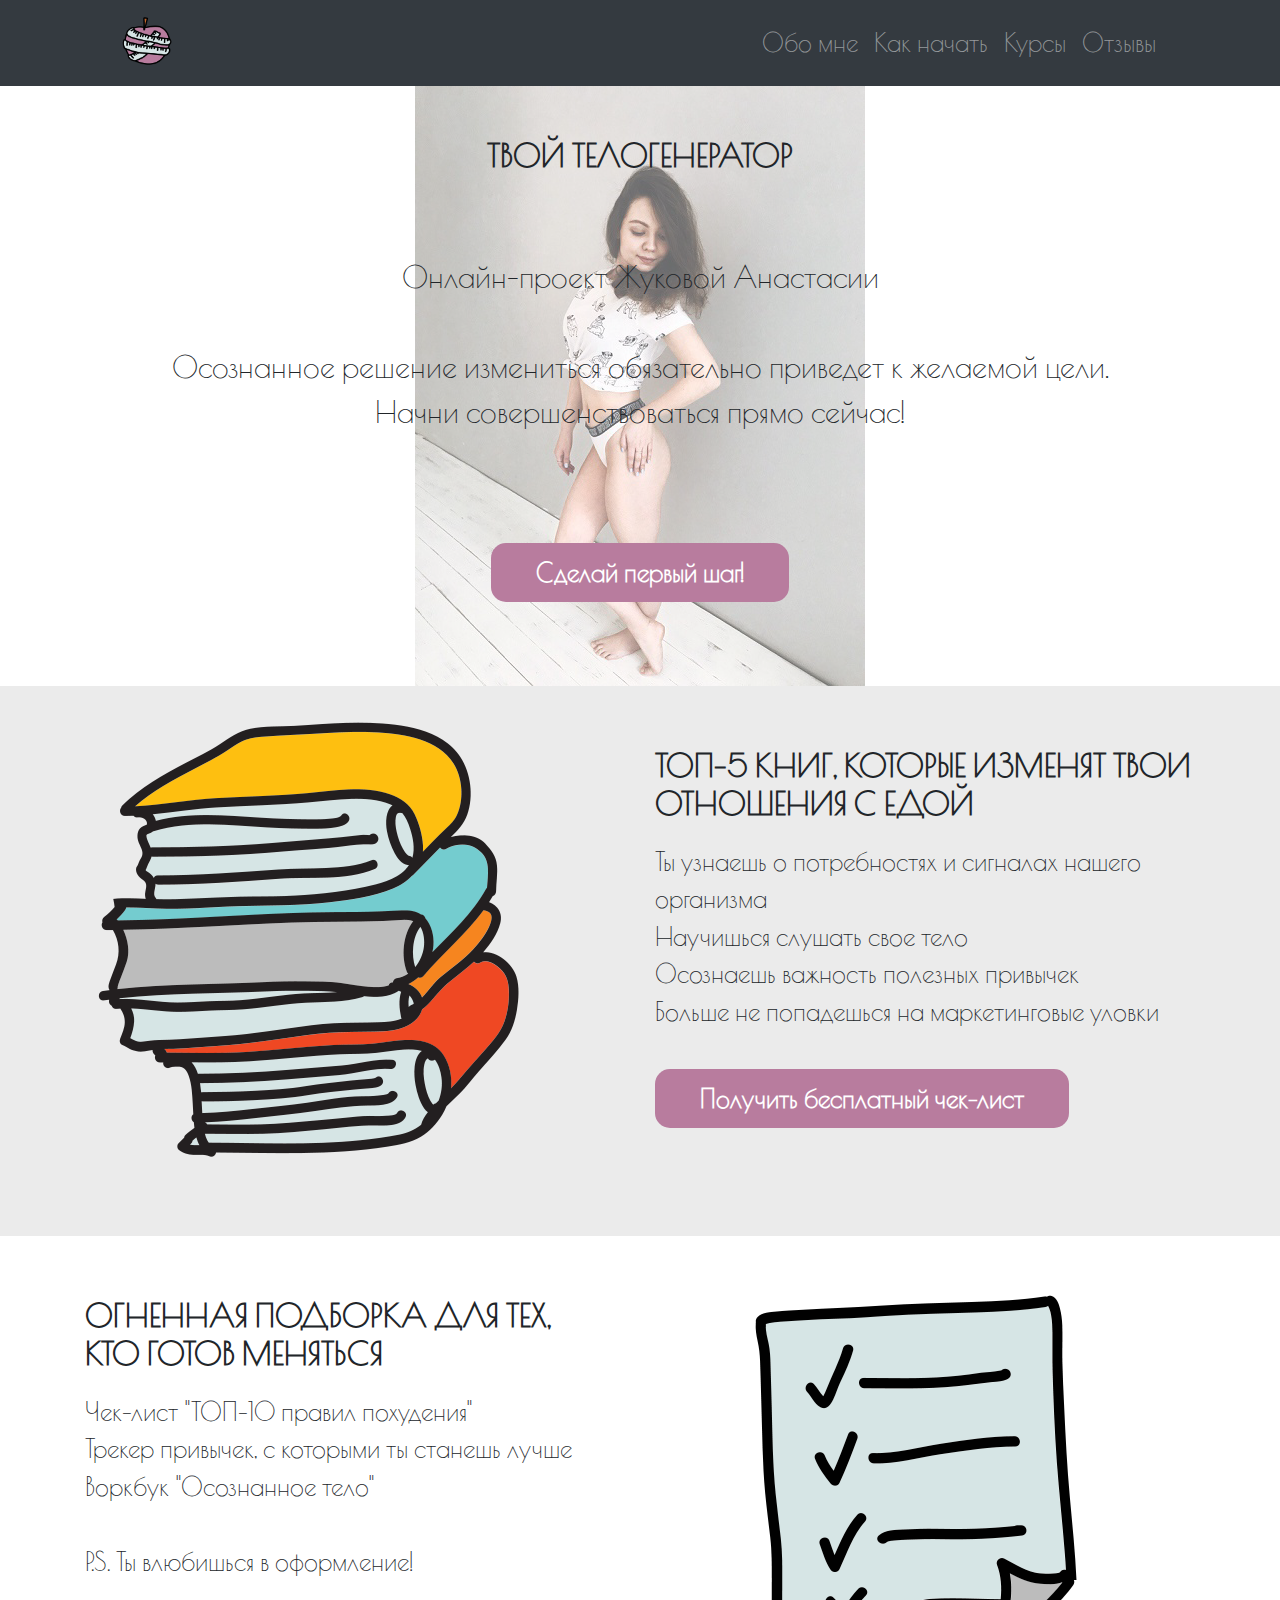
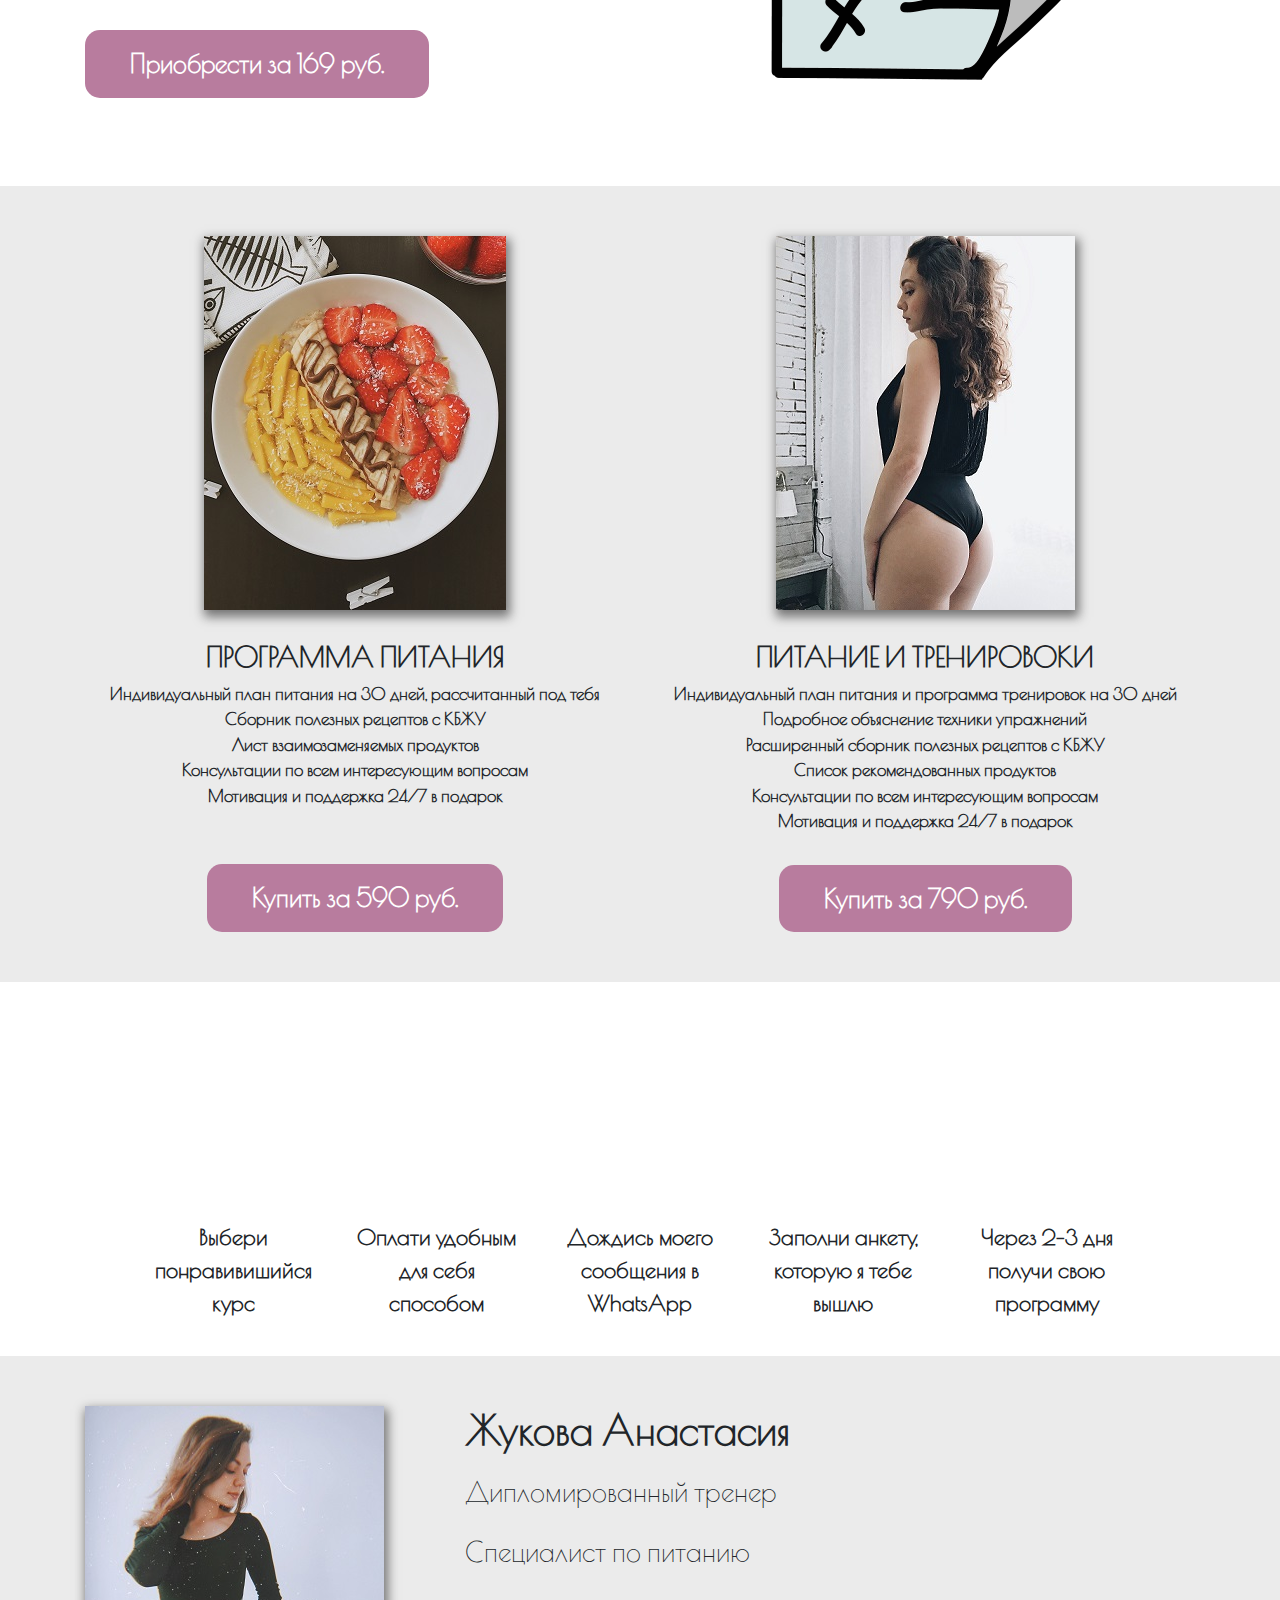
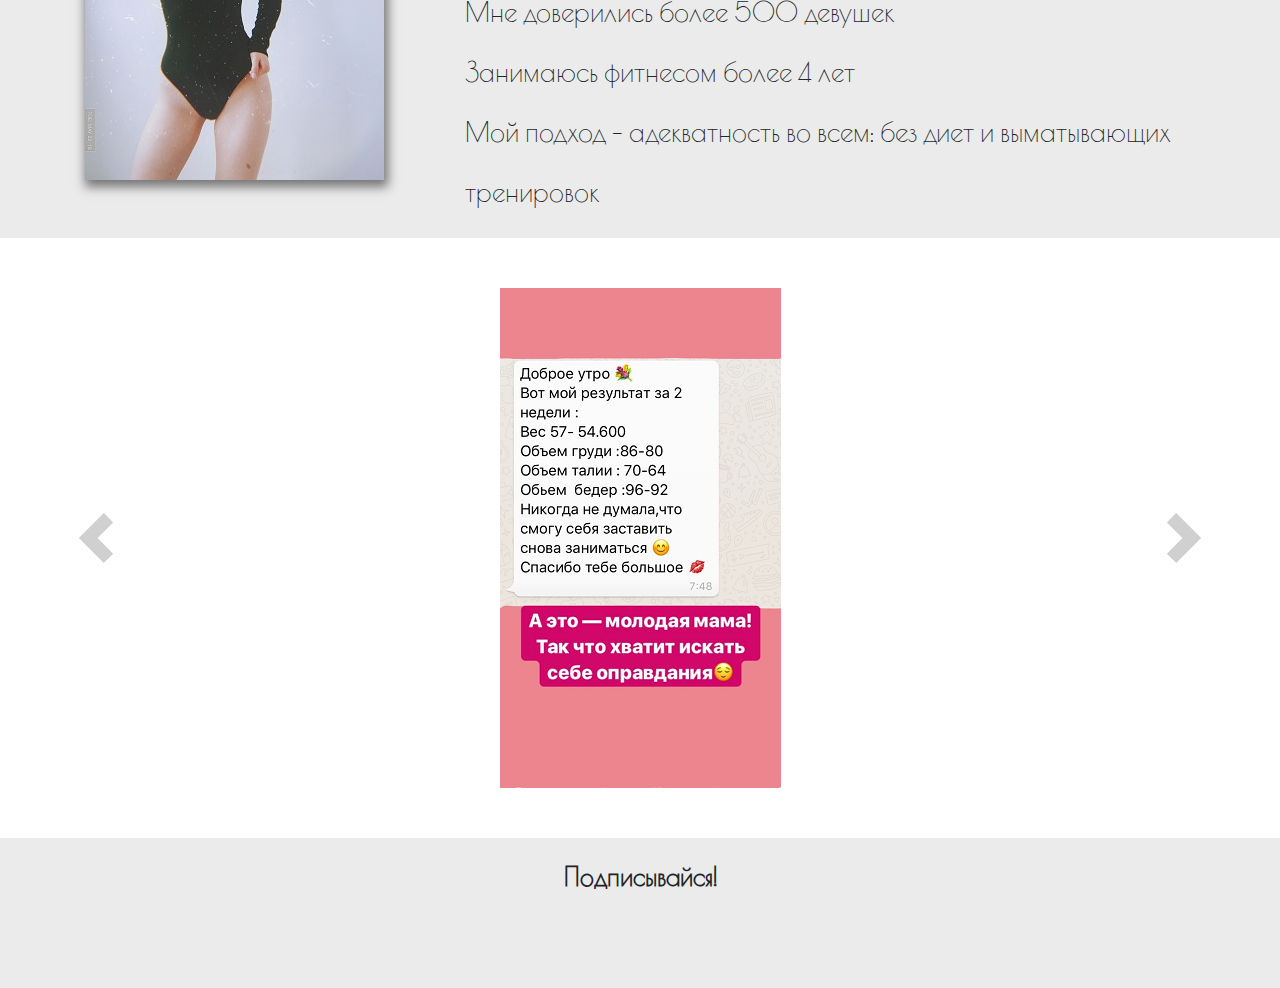
==== commit adb497c2: "bfgh" ====
--- a/index.html
+++ b/index.html
@@ -46,12 +46,12 @@
          Осознанное решение измениться обязательно приведет к желаемой цели.<br>
         Начни совершенствоваться прямо сейчас!</p>
       <div class="marathon-button">
-        <a href="intensiv.html">Интенсив за 149 рублей!</a>
+        <a href="#check_list">Сделай первый шаг!</a>
       </div>
     </div>    
   </section>
 
-  <section class="free">
+  <section class="free" id="check_list">
     <div class="container">
       <div class="row">
 
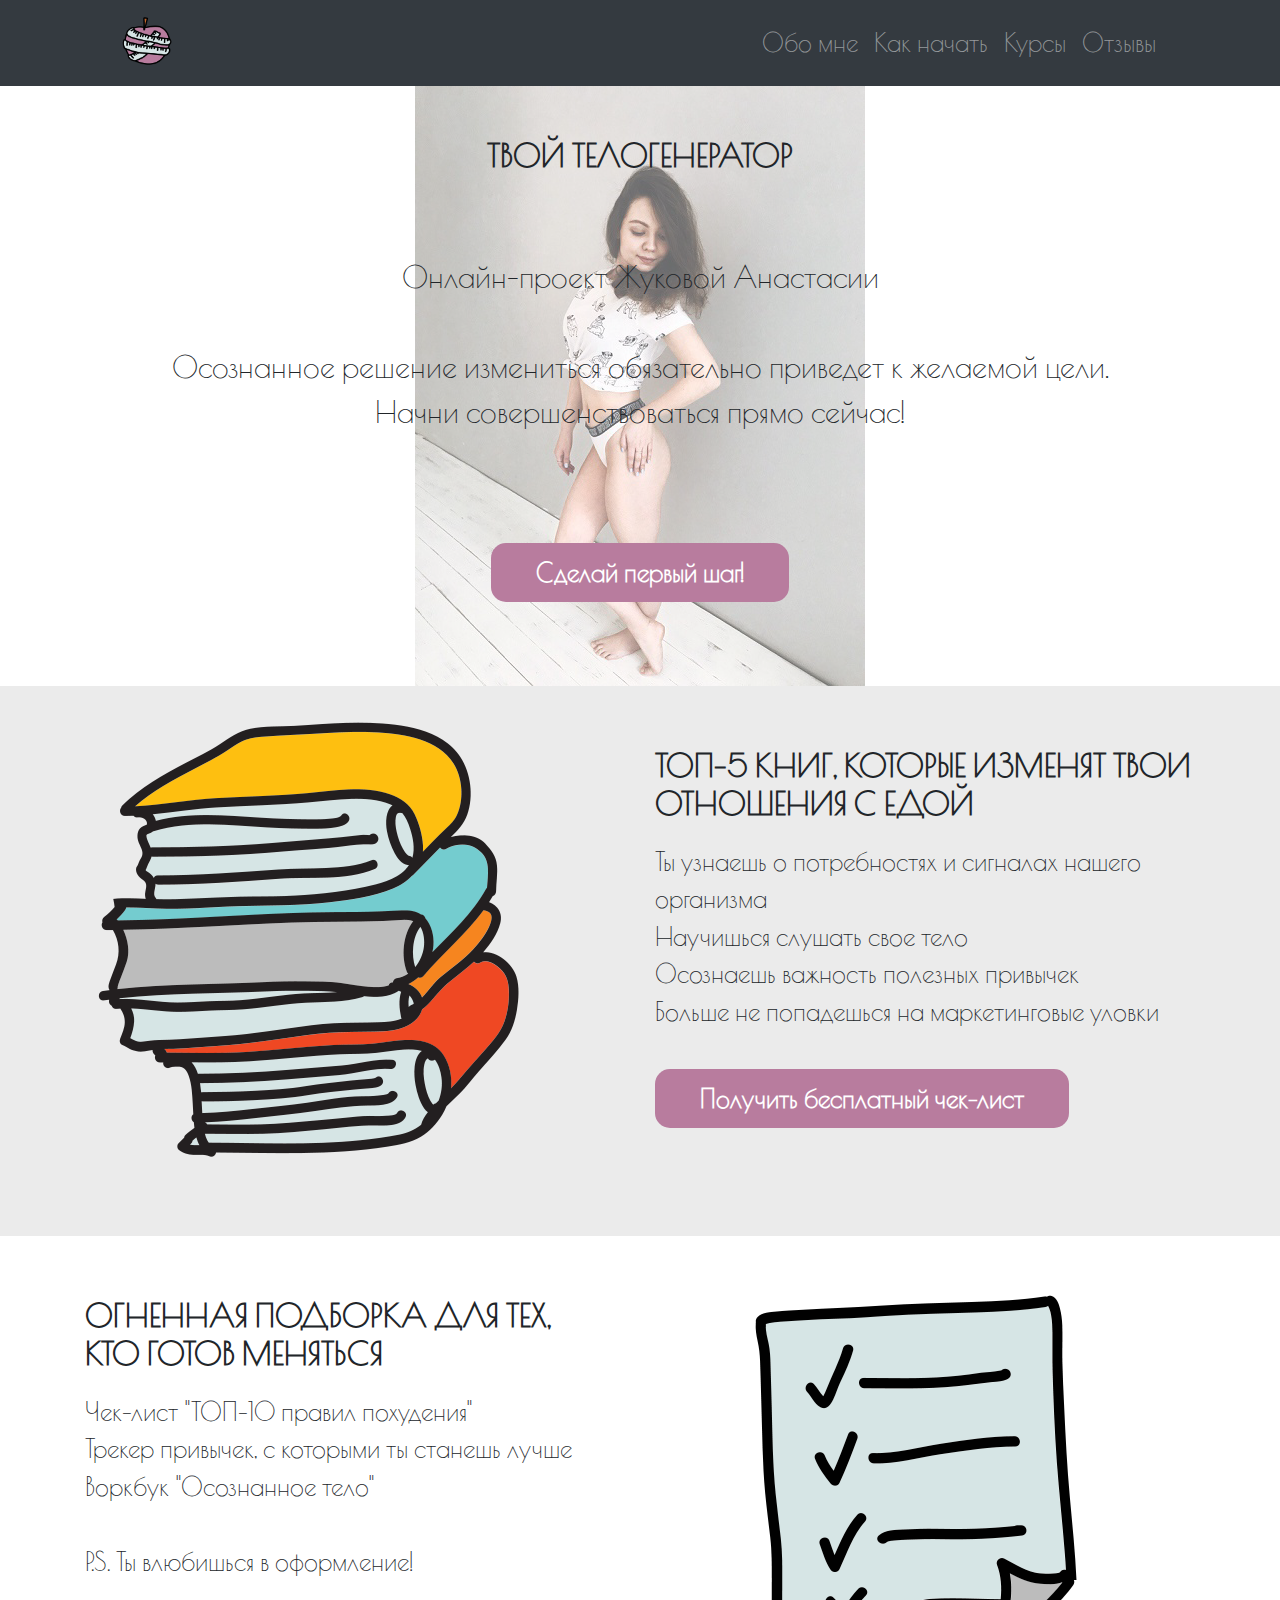
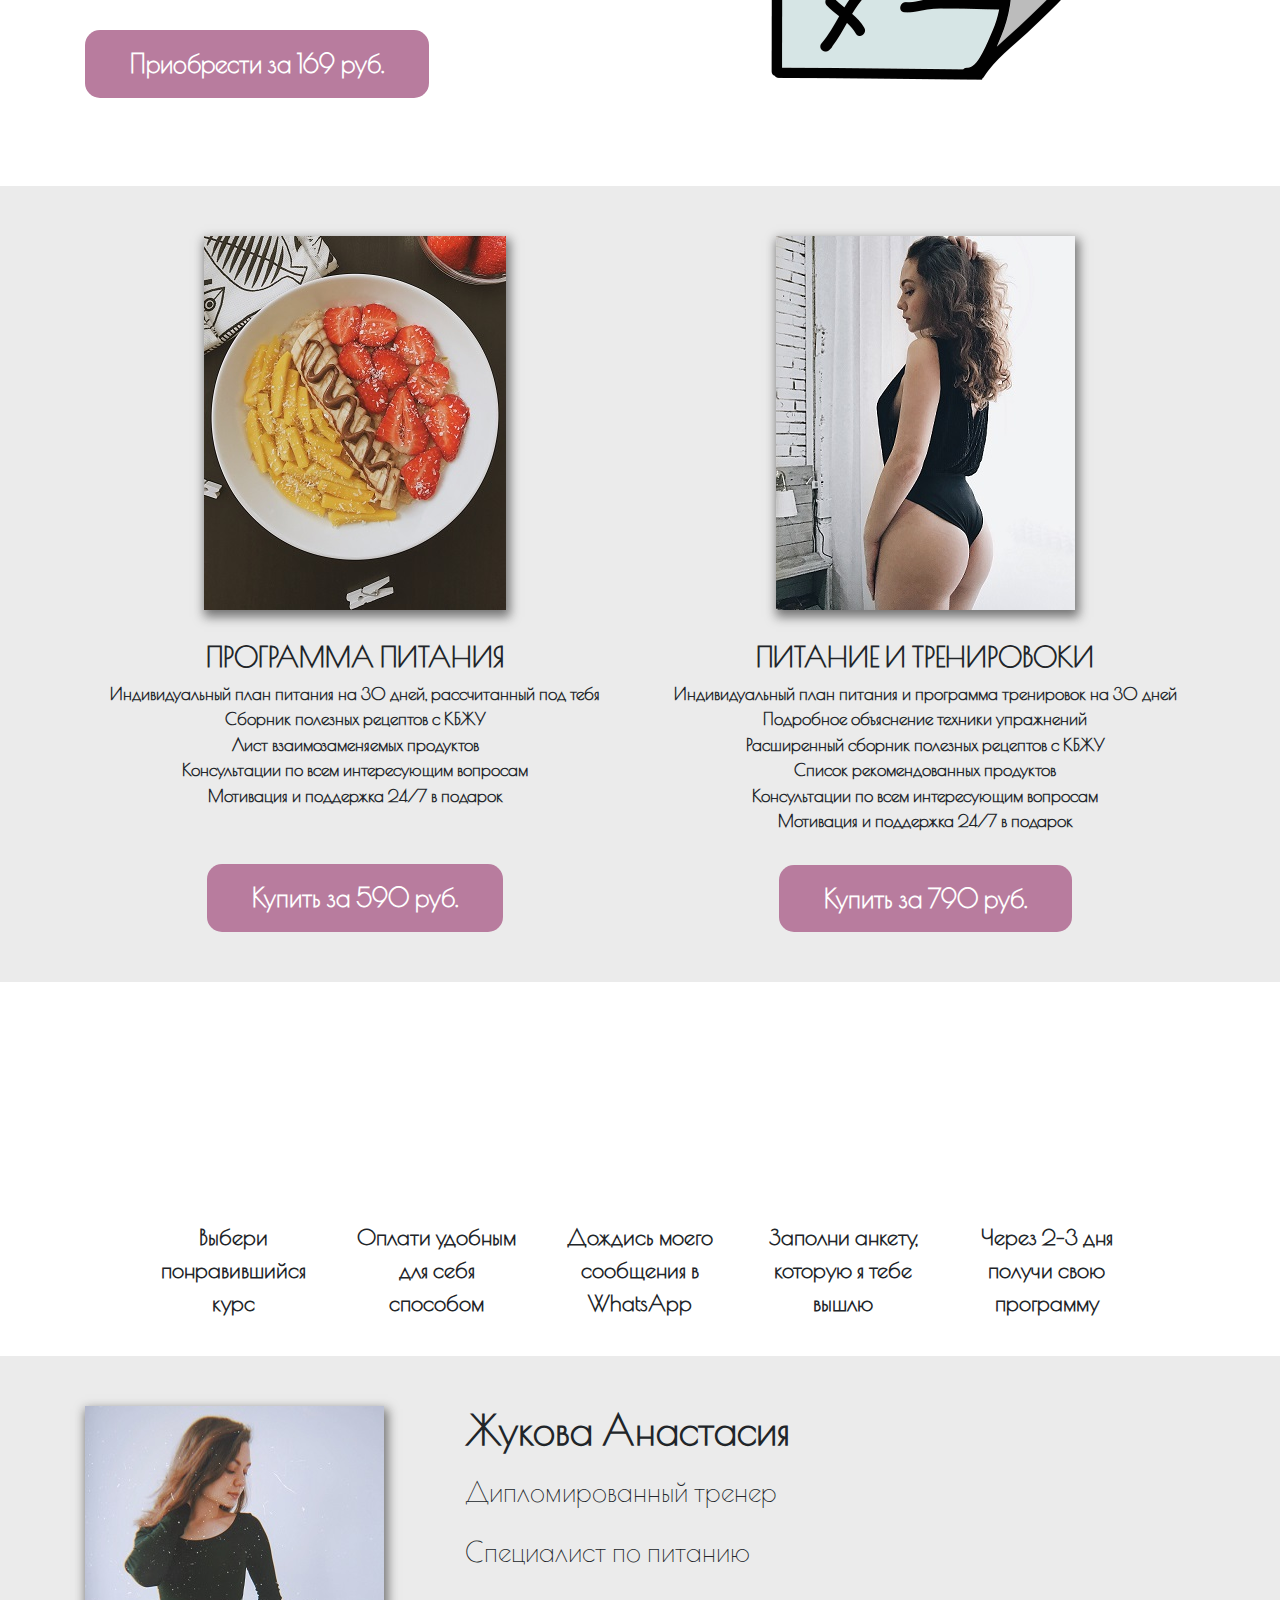
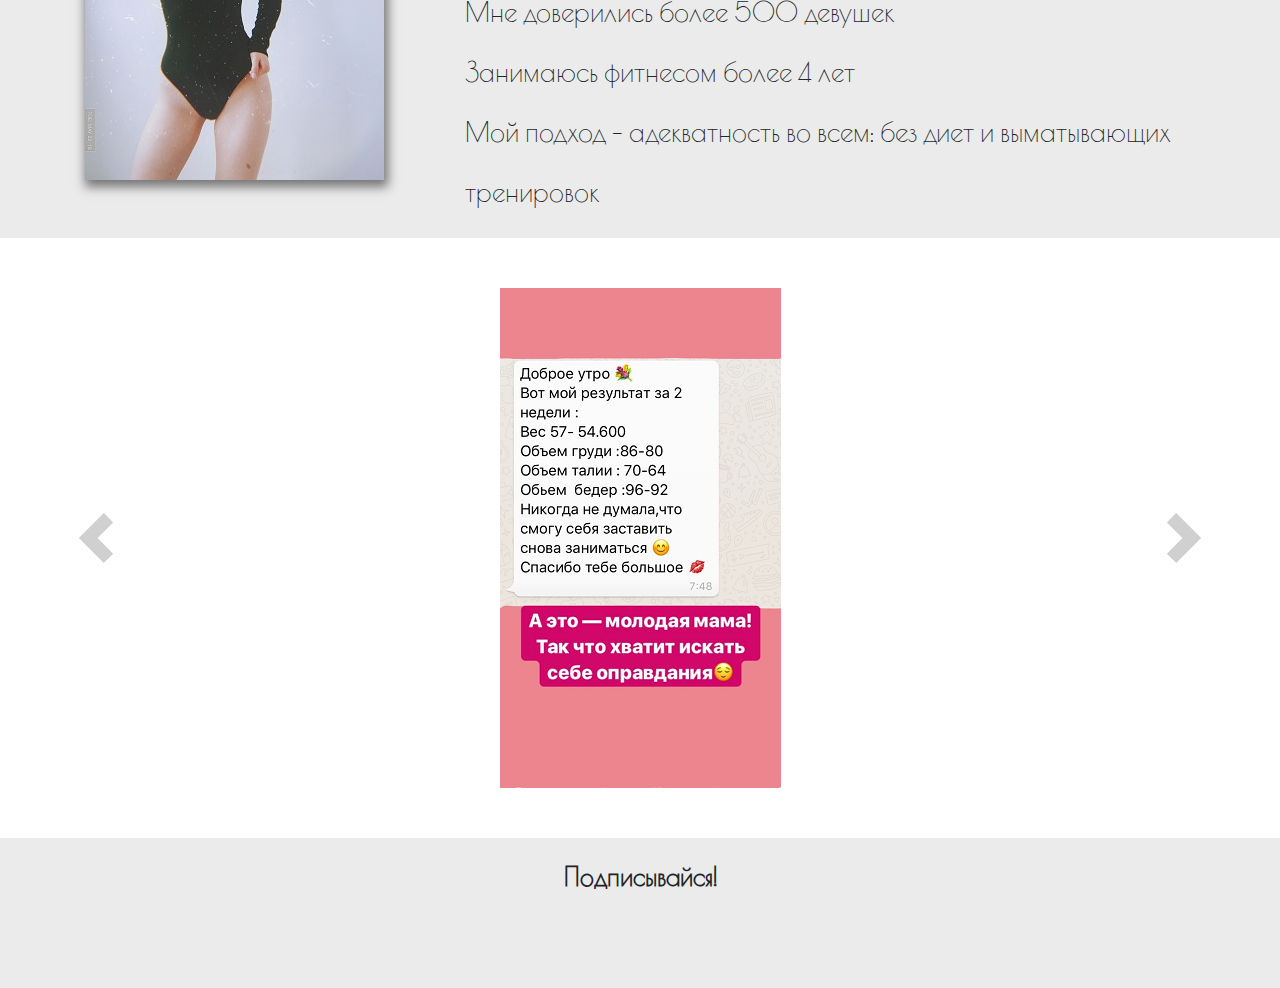
==== commit 7821a11f: "fffdf" ====
--- a/index.html
+++ b/index.html
@@ -209,7 +209,7 @@
         <div class="col-lg-2">
           <div class="img_5">
             <img class="wow bounceInRight" data-wow-delay="0.2s" src="img/img_5.png" alt="img_5">
-            <p>Выбери понравивишийся курс</p>
+            <p>Выбери понравившийся курс</p>
           </div>
         </div>
         <div class="col-lg-2">
@@ -313,4 +313,4 @@
   <script src="js/script.js"></script>
 
 </body>
-</html>+</html>
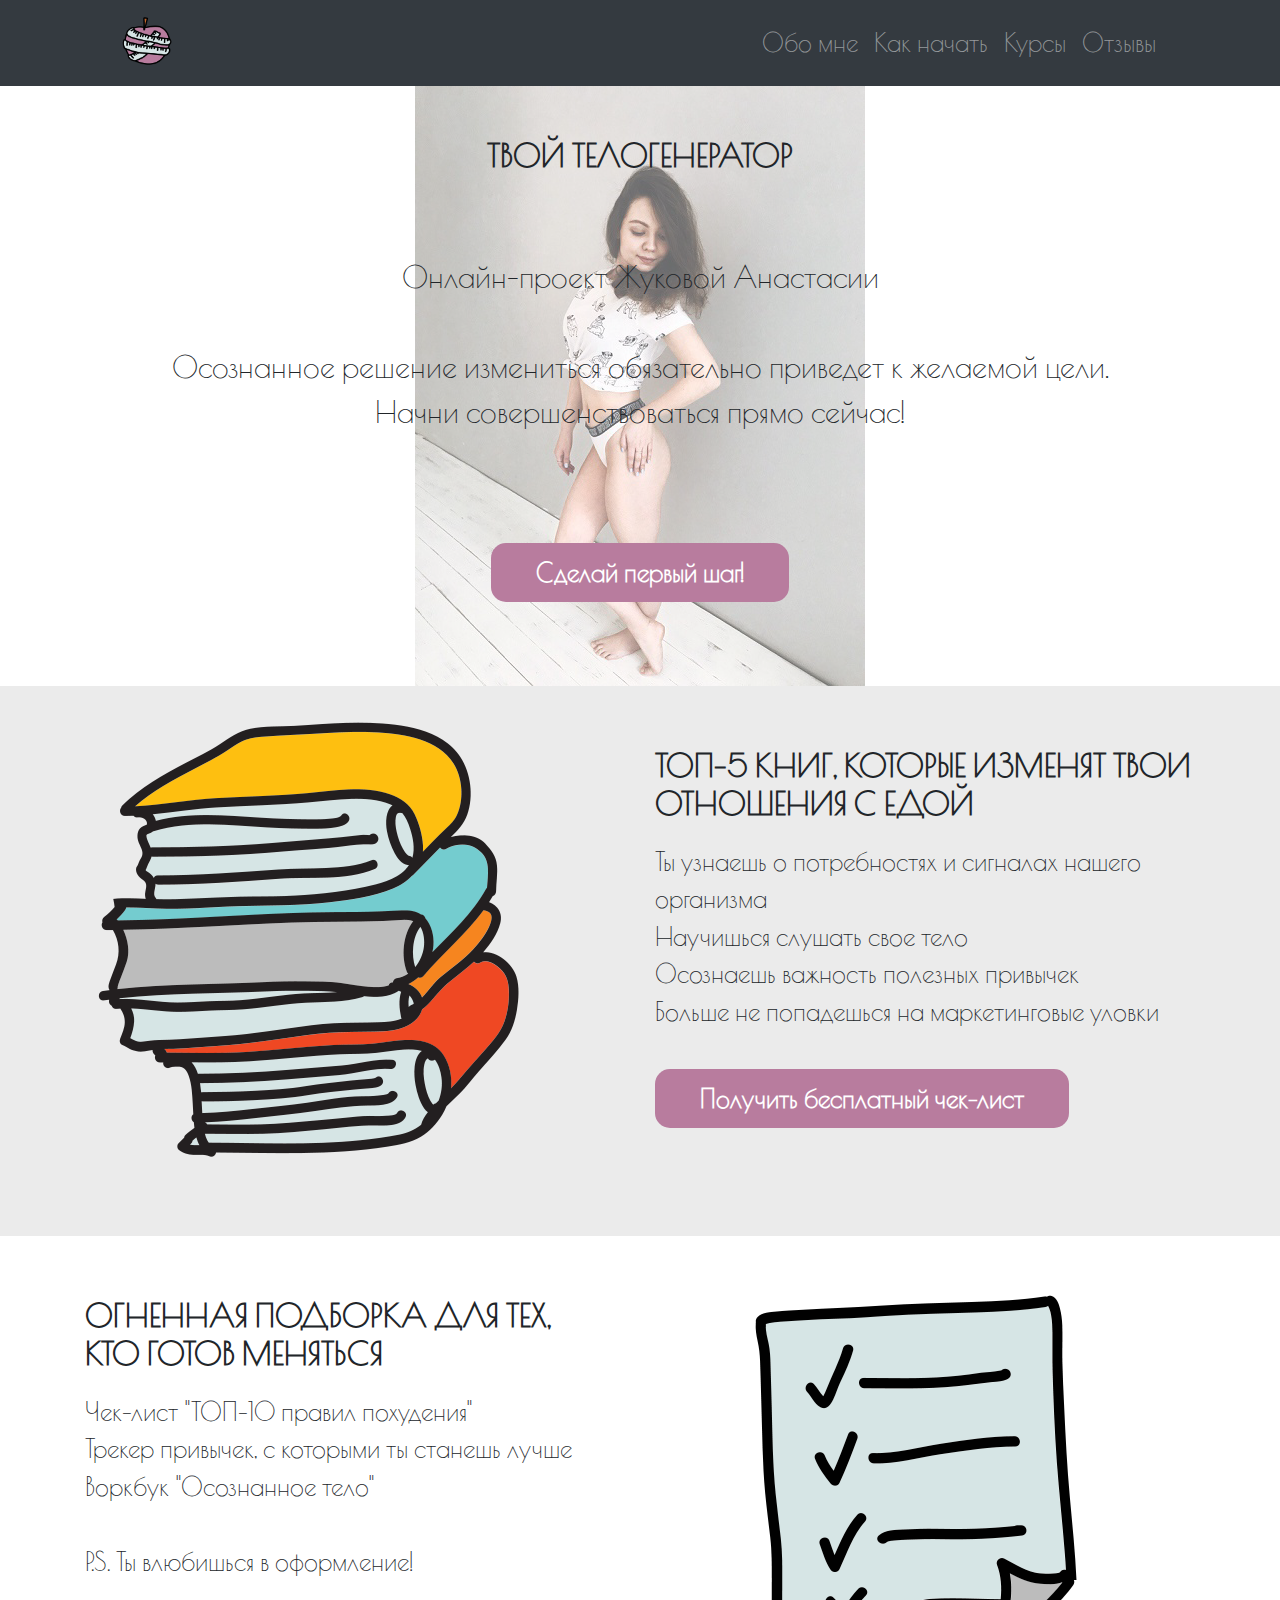
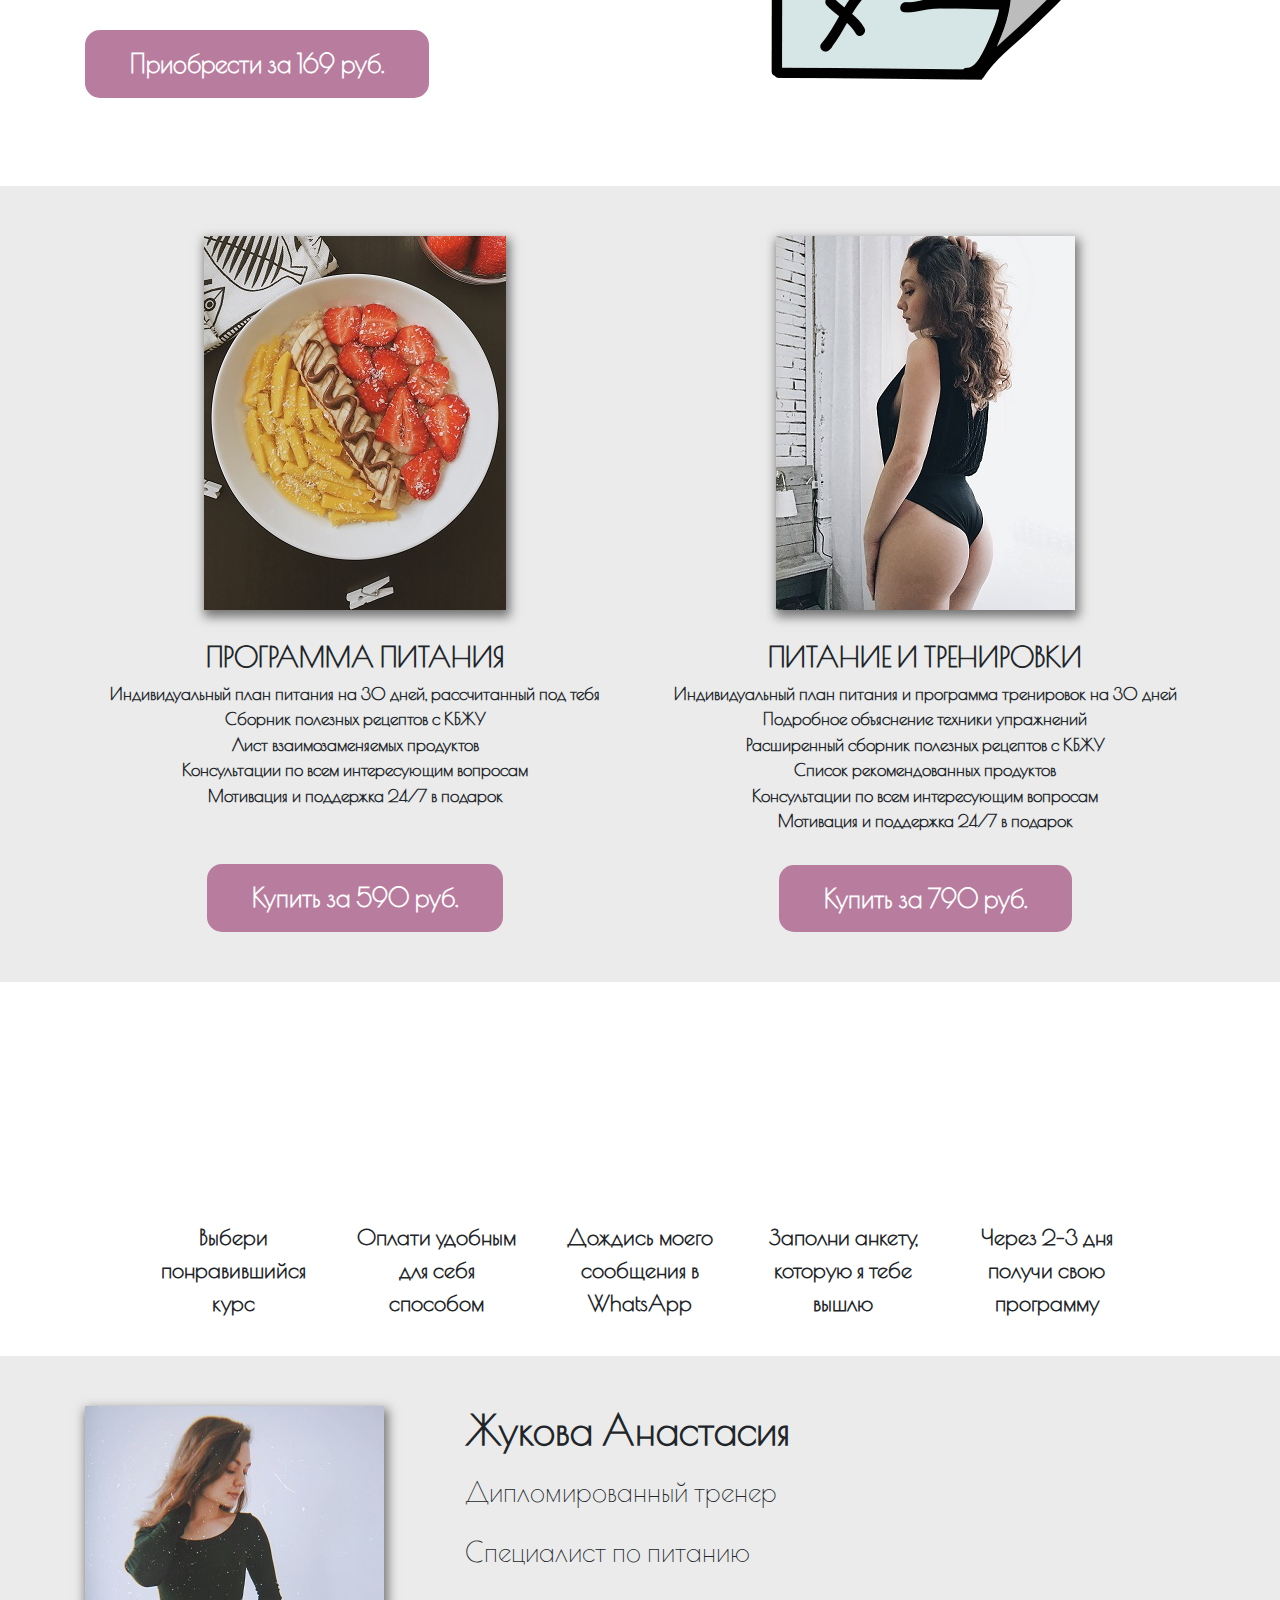
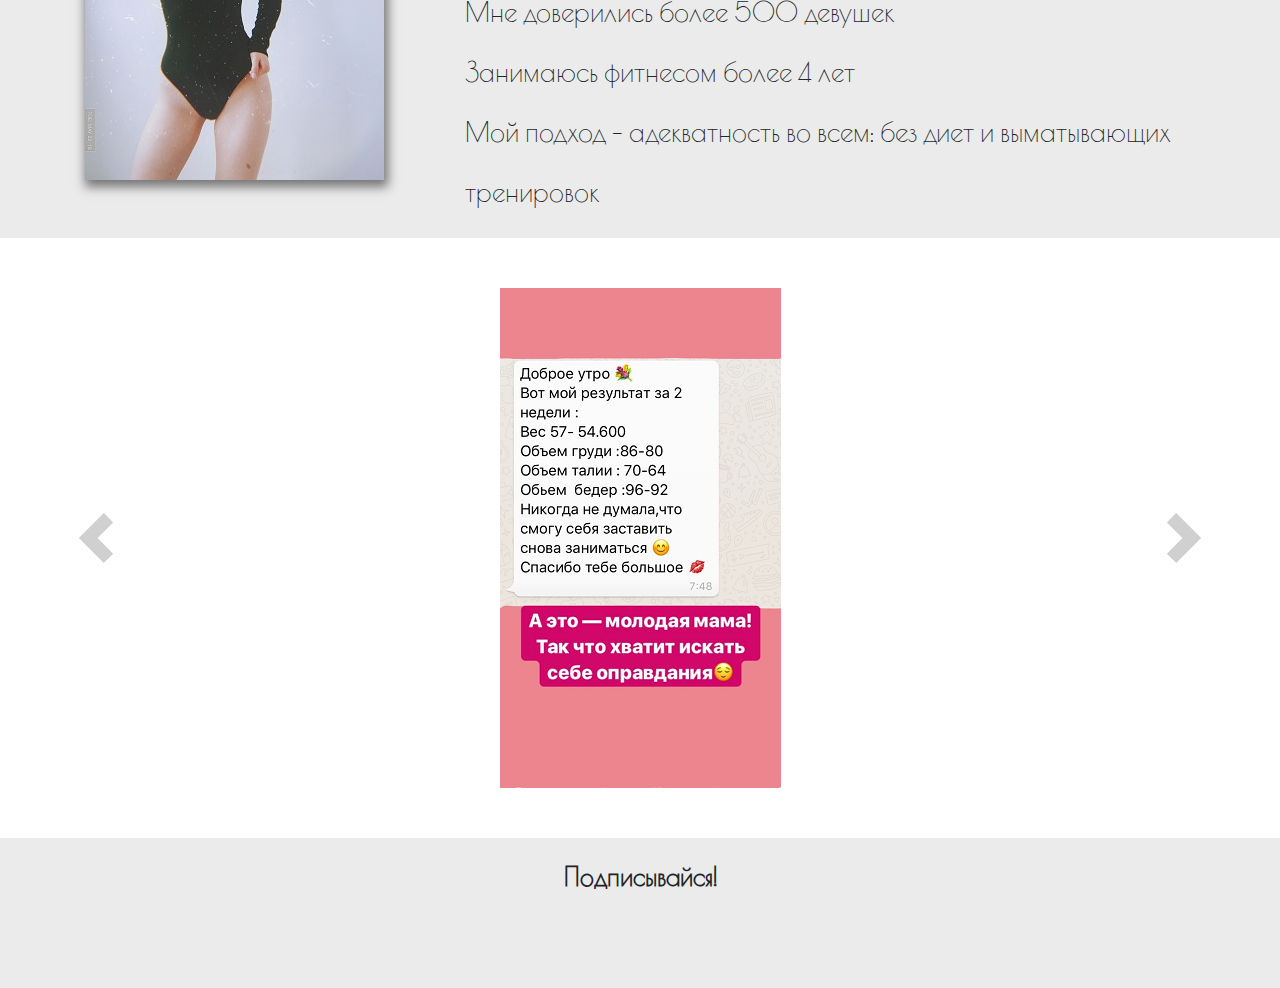
==== commit 1fe8095c: "sdf" ====
--- a/index.html
+++ b/index.html
@@ -170,7 +170,7 @@
               <div class="img_4">
                 <img src="img/img_4.jpg" alt="img_4">
               </div>
-              <h3>ПИТАНИЕ И ТРЕНИРОВОКИ</h3>
+              <h3>ПИТАНИЕ И ТРЕНИРОВКИ</h3>
                <p>Индивидуальный план питания и программа тренировок на 30 дней<br>
                 Подробное объяснение техники упражнений<br>
                 Расширенный сборник полезных рецептов с КБЖУ<br>
